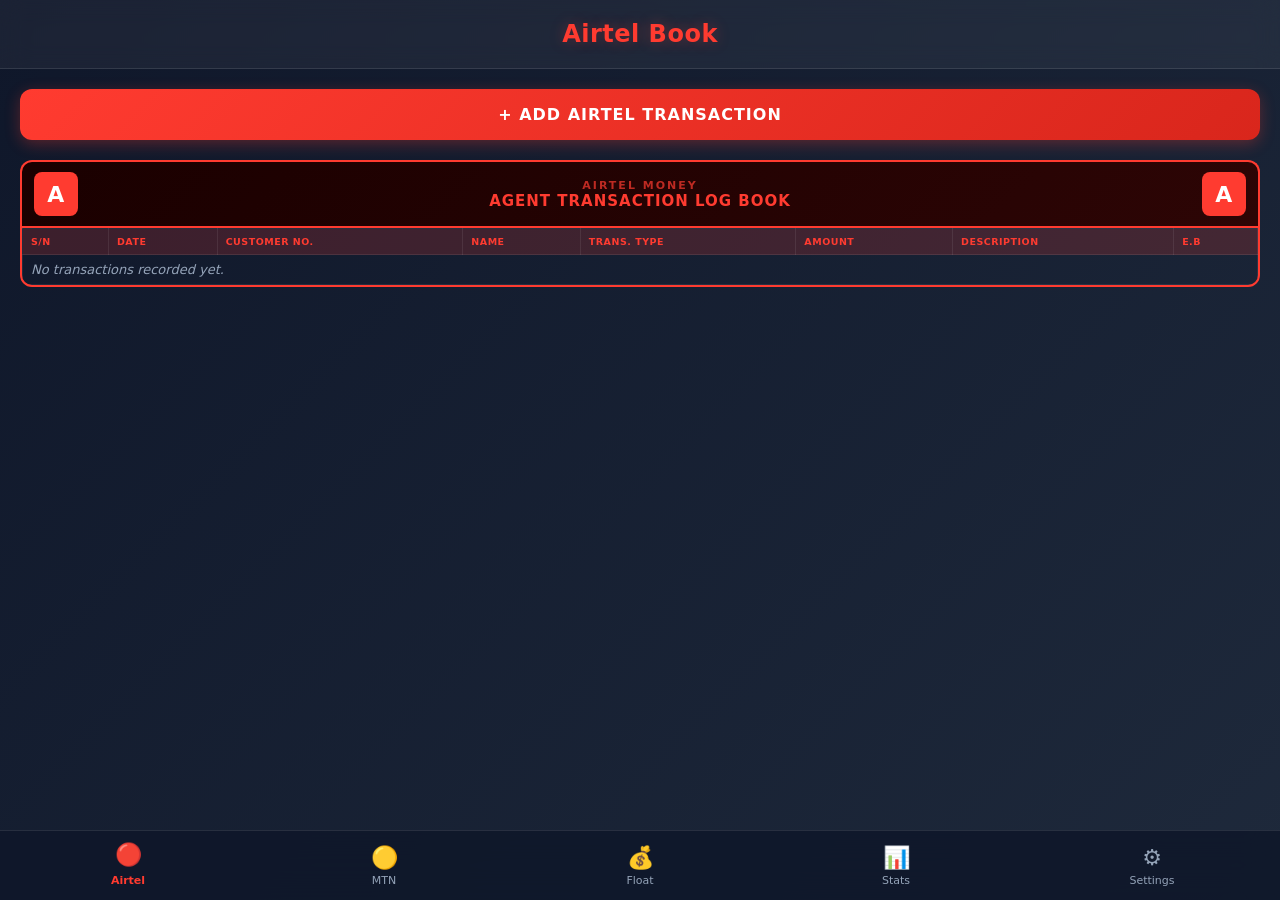
==== index.html @ 9b02066a "sBETTER UI AND DETAILS" ====
<!DOCTYPE html>
<html lang="en">
<head>
  <meta charset="UTF-8">
  <meta name="viewport" content="width=device-width, initial-scale=1.0, maximum-scale=1.0, user-scalable=no">
  <title>AgentBook Premium</title>
  <meta name="theme-color" id="theme-color" content="#ff3b30">
  <link rel="manifest" href="manifest.json">
  <meta name="apple-mobile-web-app-capable" content="yes">
  <meta name="apple-mobile-web-app-status-bar-style" content="black-translucent">
  <style>
    :root {
      --airtel-color: #ff3b30;
      --airtel-glow: rgba(255, 59, 48, 0.3);
      --mtn-color: #ffcc00;
      --mtn-glow: rgba(255, 204, 0, 0.3);
      --bg-dark: #0f172a;
      --bg-gradient: linear-gradient(135deg, #0f172a 0%, #1e293b 100%);
      --glass-bg: rgba(255, 255, 255, 0.05);
      --glass-border: rgba(255, 255, 255, 0.1);
      --text-main: #f8fafc;
      --text-muted: #94a3b8;
      --danger: #ef4444;
      --success: #22c55e;
      --nav-height: 70px;
    }

    * {
      box-sizing: border-box;
      margin: 0;
      padding: 0;
      font-family: system-ui, -apple-system, BlinkMacSystemFont, 'Segoe UI', Roboto, Helvetica, Arial, sans-serif;
      -webkit-tap-highlight-color: transparent;
    }

    body {
      background: var(--bg-gradient);
      background-attachment: fixed;
      color: var(--text-main);
      font-size: 16px;
      display: flex;
      flex-direction: column;
      height: 100vh;
      overflow: hidden;
    }

    /* Header */
    header {
      padding: 20px;
      font-size: 24px;
      font-weight: 700;
      text-align: center;
      transition: all 0.4s ease;
      z-index: 10;
      background: var(--glass-bg);
      backdrop-filter: blur(12px);
      border-bottom: 1px solid var(--glass-border);
      letter-spacing: 0.5px;
    }
    
    header.airtel { color: var(--airtel-color); text-shadow: 0 0 15px var(--airtel-glow); }
    header.mtn { color: var(--mtn-color); text-shadow: 0 0 15px var(--mtn-glow); }
    header.neutral { color: var(--text-main); }

    /* Main Content */
    main {
      flex: 1;
      overflow-y: auto;
      padding: 20px;
      padding-bottom: calc(var(--nav-height) + 20px);
      scroll-behavior: smooth;
    }

    /* Bottom Nav */
    nav {
      position: fixed;
      bottom: 0;
      width: 100%;
      height: var(--nav-height);
      background: rgba(15, 23, 42, 0.85);
      backdrop-filter: blur(16px);
      display: flex;
      justify-content: space-around;
      border-top: 1px solid var(--glass-border);
      z-index: 100;
      padding-bottom: env(safe-area-inset-bottom);
    }

    .nav-btn {
      flex: 1;
      background: none;
      border: none;
      font-size: 11px;
      font-weight: 500;
      display: flex;
      flex-direction: column;
      align-items: center;
      justify-content: center;
      color: var(--text-muted);
      transition: all 0.3s ease;
      cursor: pointer;
    }

    .nav-btn .icon {
      font-size: 22px;
      margin-bottom: 4px;
      transition: transform 0.3s ease;
    }

    .nav-btn:active .icon { transform: scale(0.9); }

    .nav-btn.active { color: var(--text-main); font-weight: 700; }
    .nav-btn.active.airtel-nav { color: var(--airtel-color); }
    .nav-btn.active.mtn-nav { color: var(--mtn-color); }
    .nav-btn.active .icon { transform: translateY(-3px); }

    /* Buttons */
    .btn {
      display: block;
      width: 100%;
      padding: 16px;
      font-size: 16px;
      font-weight: 600;
      border: none;
      border-radius: 12px;
      margin-bottom: 20px;
      cursor: pointer;
      transition: all 0.3s ease;
      text-transform: uppercase;
      letter-spacing: 1px;
    }
    
    .btn-primary.airtel { 
      background: linear-gradient(135deg, #ff3b30, #d9261c); 
      color: #fff; 
      box-shadow: 0 4px 15px var(--airtel-glow);
    }
    .btn-primary.mtn { 
      background: linear-gradient(135deg, #ffcc00, #e6b800); 
      color: #000; 
      box-shadow: 0 4px 15px var(--mtn-glow);
    }
    .btn-secondary { background: var(--glass-bg); color: var(--text-main); border: 1px solid var(--glass-border); }
    .btn-danger { background: linear-gradient(135deg, #ef4444, #b91c1c); color: #fff; box-shadow: 0 4px 15px rgba(239,68,68,0.3); }

    .btn:active { transform: translateY(2px); box-shadow: none; }

    /* Forms & Inputs */
    .form-group { margin-bottom: 20px; }
    label {
      display: block;
      margin-bottom: 8px;
      font-size: 14px;
      font-weight: 500;
      color: var(--text-muted);
    }
    input[type="number"], input[type="text"], select {
      width: 100%;
      padding: 14px;
      font-size: 16px;
      background: rgba(0,0,0,0.2);
      border: 1px solid var(--glass-border);
      border-radius: 10px;
      color: var(--text-main);
      transition: border-color 0.3s ease;
    }
    input:focus, select:focus {
      outline: none;
      border-color: var(--mtn-color);
    }
    input[type="number"] { font-family: ui-monospace, SFMono-Regular, Menlo, Monaco, Consolas, "Liberation Mono", "Courier New", monospace; font-weight: 600; letter-spacing: 1px; }

    /* Cards & Glassmorphism */
    .card {
      background: var(--glass-bg);
      border: 1px solid var(--glass-border);
      backdrop-filter: blur(10px);
      border-radius: 16px;
      padding: 20px;
      margin-bottom: 20px;
      box-shadow: 0 8px 32px rgba(0,0,0,0.15);
      animation: fadeIn 0.4s ease forwards;
    }
    
    @keyframes fadeIn {
      from { opacity: 0; transform: translateY(10px); }
      to { opacity: 1; transform: translateY(0); }
    }

    .card-title {
      font-size: 18px;
      font-weight: 700;
      margin-bottom: 16px;
      color: var(--text-main);
      display: flex;
      justify-content: space-between;
      align-items: center;
    }
    
    .stat-row {
      display: flex;
      justify-content: space-between;
      align-items: center;
      margin-bottom: 12px;
      font-size: 15px;
      padding-bottom: 12px;
      border-bottom: 1px solid rgba(255,255,255,0.05);
    }
    .stat-row:last-child { margin-bottom: 0; padding-bottom: 0; border-bottom: none; }
    .stat-row strong { font-family: ui-monospace, SFMono-Regular, Menlo, Monaco, Consolas, "Liberation Mono", "Courier New", monospace; font-size: 18px; font-weight: 700; }

    /* =============================================
       LOG BOOK TABLE STYLES
       ============================================= */

    /* Colors for transaction types */
    .color-in { color: var(--success) !important; }
    .color-out { color: var(--danger) !important; }
    .color-float { color: #38bdf8 !important; }

    /* Branded Log Book Header */
    .logbook-header {
      display: flex;
      align-items: center;
      justify-content: space-between;
      padding: 10px 12px;
      margin-bottom: 0;
      border-radius: 12px 12px 0 0;
      border: 2px solid;
      border-bottom: none;
      font-weight: 800;
      font-size: 14px;
      letter-spacing: 0.5px;
      text-align: center;
      text-transform: uppercase;
    }
    .logbook-header.airtel-header {
      background: linear-gradient(135deg, #1a0000 0%, #2d0505 100%);
      border-color: var(--airtel-color);
      color: var(--airtel-color);
    }
    .logbook-header.mtn-header {
      background: linear-gradient(135deg, #1a1400 0%, #2d2500 100%);
      border-color: var(--mtn-color);
      color: var(--mtn-color);
    }
    .logbook-logo {
      width: 44px;
      height: 44px;
      border-radius: 8px;
      display: flex;
      align-items: center;
      justify-content: center;
      font-size: 22px;
      font-weight: 900;
      flex-shrink: 0;
    }
    .logbook-logo.airtel-logo { background: var(--airtel-color); color: #fff; }
    .logbook-logo.mtn-logo { background: var(--mtn-color); color: #000; }
    .logbook-title-block { flex: 1; }
    .logbook-title-block .brand-name {
      font-size: 11px;
      font-weight: 700;
      opacity: 0.7;
      letter-spacing: 2px;
    }
    .logbook-title-block .book-title {
      font-size: 15px;
      font-weight: 900;
      letter-spacing: 1px;
      line-height: 1.2;
    }

    /* Log Book Table */
    .logbook-wrap {
      overflow-x: auto;
      border: 2px solid;
      border-radius: 0 0 12px 12px;
      margin-bottom: 20px;
    }
    .logbook-wrap.airtel-wrap { border-color: var(--airtel-color); }
    .logbook-wrap.mtn-wrap { border-color: var(--mtn-color); }

    .logbook-table {
      width: 100%;
      min-width: 580px;
      border-collapse: collapse;
      font-size: 11.5px;
    }
    .logbook-table thead tr {
      text-transform: uppercase;
      font-size: 9.5px;
      letter-spacing: 0.5px;
      font-weight: 800;
    }
    .logbook-table thead.airtel-thead { background: rgba(255,59,48,0.18); color: var(--airtel-color); }
    .logbook-table thead.mtn-thead { background: rgba(255,204,0,0.15); color: var(--mtn-color); }

    .logbook-table th, .logbook-table td {
      border: 1px solid rgba(255,255,255,0.08);
      padding: 7px 8px;
      text-align: left;
      vertical-align: middle;
      white-space: nowrap;
    }
    .logbook-table td.wrap-cell { white-space: normal; word-break: break-word; min-width: 70px; }

    .logbook-table tbody tr {
      transition: background 0.15s ease;
    }
    .logbook-table tbody tr:nth-child(even) { background: rgba(255,255,255,0.025); }
    .logbook-table tbody tr:hover { background: rgba(255,255,255,0.07); }
    .logbook-table tbody tr.deletable-row { cursor: pointer; }

    .logbook-table td.sn-cell { 
      color: var(--text-muted); 
      font-size: 10px; 
      text-align: center;
      width: 28px;
    }
    .logbook-table td.date-cell { font-size: 10px; color: var(--text-muted); }
    .logbook-table td.amount-cell { 
      font-family: ui-monospace, SFMono-Regular, Menlo, Monaco, Consolas, "Liberation Mono", "Courier New", monospace;
      font-weight: 700; 
      text-align: right;
    }
    .logbook-table td.bal-cell {
      font-family: ui-monospace, SFMono-Regular, Menlo, Monaco, Consolas, "Liberation Mono", "Courier New", monospace;
      font-size: 10.5px;
      color: #94a3b8;
      text-align: right;
    }

    .logbook-empty {
      text-align: center;
      padding: 32px 16px;
      color: var(--text-muted);
      font-size: 13px;
      font-style: italic;
    }

    /* Section day separator */
    .day-section-label {
      font-size: 11px;
      font-weight: 700;
      letter-spacing: 1px;
      text-transform: uppercase;
      color: var(--text-muted);
      padding: 6px 8px 4px;
      background: rgba(255,255,255,0.03);
      border-bottom: 1px solid rgba(255,255,255,0.08);
    }

    /* Modals */
    .modal-overlay {
      position: fixed;
      top: 0; left: 0; right: 0; bottom: 0;
      background: rgba(0,0,0,0.7);
      backdrop-filter: blur(5px);
      z-index: 1000;
      display: none;
      justify-content: center;
      align-items: flex-end;
    }
    .modal-overlay.active { display: flex; animation: fadeBg 0.3s forwards; }
    
    @keyframes fadeBg { from{opacity:0;} to{opacity:1;} }
    @keyframes slideUp { from{transform:translateY(100%);} to{transform:translateY(0);} }
    
    .modal-content {
      background: var(--bg-dark);
      width: 100%;
      border-radius: 24px 24px 0 0;
      padding: 24px;
      border-top: 1px solid var(--glass-border);
      max-height: 90vh;
      overflow-y: auto;
      animation: slideUp 0.4s cubic-bezier(0.16, 1, 0.3, 1) forwards;
    }

    .modal-header { font-size: 22px; font-weight: 700; margin-bottom: 24px; text-align: center; }

    /* Collapsible */
    .collapsible {
      background: var(--glass-bg);
      color: var(--text-main);
      cursor: pointer;
      padding: 16px;
      width: 100%;
      border: 1px solid var(--glass-border);
      text-align: left;
      font-size: 15px;
      font-weight: 600;
      border-radius: 12px;
      margin-bottom: 8px;
      display: flex;
      justify-content: space-between;
      transition: background 0.3s;
    }
    .collapsible:hover { background: rgba(255,255,255,0.1); }
    .content-collapse { padding: 0 4px; display: none; margin-bottom: 16px; }

    /* Utilities */
    .hidden { display: none !important; }
    .text-center { text-align: center; }
    .mt-1 { margin-top: 8px; }
    .mt-2 { margin-top: 16px; }
    .mb-1 { margin-bottom: 8px; }
    .mb-2 { margin-bottom: 16px; }
    .flex { display: flex; }
    .gap-2 { gap: 16px; }
    .text-success { color: var(--success); }

    /* Toggle Switch */
    .switch { position: relative; display: inline-block; width: 50px; height: 28px; }
    .switch input { opacity: 0; width: 0; height: 0; }
    .slider {
      position: absolute; cursor: pointer; top: 0; left: 0; right: 0; bottom: 0;
      background-color: rgba(255,255,255,0.2); transition: .4s; border-radius: 34px;
    }
    .slider:before {
      position: absolute; content: ""; height: 20px; width: 20px; left: 4px; bottom: 4px;
      background-color: white; transition: .4s; border-radius: 50%;
    }
    input:checked + .slider { background-color: var(--success); }
    input:checked + .slider:before { transform: translateX(22px); }

    .toggle-group {
      display: flex; background: rgba(0,0,0,0.3); border-radius: 12px; padding: 4px; margin-bottom: 24px;
    }
    .toggle-btn {
      flex: 1; padding: 12px; background: transparent; border: none; color: var(--text-muted);
      font-size: 14px; font-weight: 600; border-radius: 8px; transition: all 0.3s;
    }
    .toggle-btn.active { background: var(--glass-bg); color: var(--text-main); box-shadow: 0 2px 8px rgba(0,0,0,0.2); }
  </style>
</head>
<body>

  <header id="main-header" class="airtel">AgentBook</header>

  <main id="main-content">
    <!-- Airtel Book -->
    <section id="view-airtel" class="view">
      <button class="btn btn-primary airtel" onclick="openTransactionModal('airtel')">+ Add Airtel Transaction</button>
      <div id="airtel-today-container"></div>
      <div id="airtel-history-container" class="mt-2"></div>
    </section>

    <!-- MTN Book -->
    <section id="view-mtn" class="view hidden">
      <button class="btn btn-primary mtn" onclick="openTransactionModal('mtn')">+ Add MTN Transaction</button>
      <div id="mtn-today-container"></div>
      <div id="mtn-history-container" class="mt-2"></div>
    </section>

    <!-- Float & Cash -->
    <section id="view-float" class="view hidden">
      <div class="card">
        <div class="card-title">Current Balances</div>
        <div class="form-group" id="group-airtel-float">
          <label>Airtel Float (UGX)</label>
          <input type="number" id="input-airtel-float" onchange="updateBalances()">
        </div>
        <div class="form-group" id="group-mtn-float">
          <label>MTN Float (UGX)</label>
          <input type="number" id="input-mtn-float" onchange="updateBalances()">
        </div>
        <div class="form-group">
          <label>Cash on Hand (UGX)</label>
          <input type="number" id="input-cash" onchange="updateBalances()">
        </div>
        <div class="stat-row mt-2" style="border-top: 1px solid rgba(255,255,255,0.1); padding-top: 16px;">
          <span>Total Business Value:</span>
          <strong id="display-total-value" style="font-size: 22px; color: var(--mtn-color)">0</strong>
        </div>
      </div>
      <button class="btn btn-secondary" onclick="alert('Balances updated!')">Save Balances</button>
    </section>

    <!-- Summary -->
    <section id="view-summary" class="view hidden">
      <div class="toggle-group">
        <button class="toggle-btn active" onclick="setSummaryRange('today', this)">Today</button>
        <button class="toggle-btn" onclick="setSummaryRange('week', this)">This Week</button>
        <button class="toggle-btn" onclick="setSummaryRange('month', this)">This Month</button>
      </div>

      <div class="card" id="summary-airtel-card">
        <div class="card-title" style="color: var(--airtel-color)">Airtel Summary</div>
        <div class="stat-row"><span>Total Cash In:</span> <strong id="sum-airtel-in" class="color-in">0</strong></div>
        <div class="stat-row"><span>Total Cash Out:</span> <strong id="sum-airtel-out" class="color-out">0</strong></div>
        <div class="stat-row"><span>Transactions:</span> <strong id="sum-airtel-count">0</strong></div>
        <div class="stat-row"><span>Est. Commission:</span> <strong id="sum-airtel-comm" class="text-success">0</strong></div>
      </div>

      <div class="card" id="summary-mtn-card">
        <div class="card-title" style="color: var(--mtn-color)">MTN Summary</div>
        <div class="stat-row"><span>Total Cash In:</span> <strong id="sum-mtn-in" class="color-in">0</strong></div>
        <div class="stat-row"><span>Total Cash Out:</span> <strong id="sum-mtn-out" class="color-out">0</strong></div>
        <div class="stat-row"><span>Transactions:</span> <strong id="sum-mtn-count">0</strong></div>
        <div class="stat-row"><span>Est. Commission:</span> <strong id="sum-mtn-comm" class="text-success">0</strong></div>
      </div>

      <div class="card">
        <div class="card-title">Combined Total</div>
        <div class="stat-row"><span>Total Cash In:</span> <strong id="sum-total-in" class="color-in">0</strong></div>
        <div class="stat-row"><span>Total Cash Out:</span> <strong id="sum-total-out" class="color-out">0</strong></div>
        <div class="stat-row"><span>Total Commission:</span> <strong id="sum-total-comm" class="text-success">0</strong></div>
      </div>

      <button class="btn btn-danger" onclick="endOfDay()">End of Day (Lock Today)</button>
    </section>

    <!-- Settings -->
    <section id="view-settings" class="view hidden">
      <div class="card">
        <div class="card-title">Agent Profile</div>
        <div class="form-group">
          <label>Agent Name</label>
          <input type="text" id="setting-agent-name" onchange="saveSettings()" placeholder="Enter your name">
        </div>
        <div class="form-group">
          <label>Shop Name</label>
          <input type="text" id="setting-shop-name" onchange="saveSettings()" placeholder="Enter shop name">
        </div>
      </div>
      <div class="card">
        <div class="card-title">Networks Enabled</div>
        <div class="stat-row">
          <span>Airtel Money</span>
          <label class="switch">
            <input type="checkbox" id="setting-use-airtel" onchange="saveSettings()">
            <span class="slider"></span>
          </label>
        </div>
        <div class="stat-row">
          <span>MTN MoMo</span>
          <label class="switch">
            <input type="checkbox" id="setting-use-mtn" onchange="saveSettings()">
            <span class="slider"></span>
          </label>
        </div>
      </div>
      <button class="btn btn-secondary" onclick="exportData()">Export Backup (JSON)</button>
      <button class="btn btn-danger" onclick="clearAllData()">Wipe All Data</button>
    </section>

  </main>

  <nav id="bottom-nav">
    <button class="nav-btn active airtel-nav" id="nav-airtel" onclick="switchView('airtel')">
      <div class="icon">🔴</div>Airtel
    </button>
    <button class="nav-btn mtn-nav" id="nav-mtn" onclick="switchView('mtn')">
      <div class="icon">🟡</div>MTN
    </button>
    <button class="nav-btn" id="nav-float" onclick="switchView('float')">
      <div class="icon">💰</div>Float
    </button>
    <button class="nav-btn" id="nav-summary" onclick="switchView('summary')">
      <div class="icon">📊</div>Stats
    </button>
    <button class="nav-btn" id="nav-settings" onclick="switchView('settings')">
      <div class="icon">⚙️</div>Settings
    </button>
  </nav>

  <!-- Transaction Modal -->
  <div class="modal-overlay" id="tx-modal">
    <div class="modal-content">
      <div class="modal-header" id="tx-modal-title">Add Transaction</div>
      <form id="tx-form" onsubmit="saveTransaction(event)">
        <input type="hidden" id="tx-network">
        <div class="form-group">
          <label>Transaction Type</label>
          <select id="tx-type" required>
            <option value="" disabled selected>Select type...</option>
            <option value="Cash In">Cash In (Deposit)</option>
            <option value="Cash Out">Cash Out (Withdraw)</option>
            <option value="Airtime">Airtime</option>
            <option value="Bundle">Data Bundle</option>
            <option value="Deposit Float">Top-up Float</option>
            <option value="Withdraw Float">Reduce Float</option>
          </select>
        </div>
        <div class="form-group">
          <label>Amount (UGX)</label>
          <input type="number" id="tx-amount" min="1" step="1" required placeholder="e.g. 50000">
        </div>
        <div class="form-group">
          <label>Customer's Phone Number</label>
          <input type="text" id="tx-customer-no" placeholder="e.g. 0712345678" inputmode="tel">
        </div>
        <div class="form-group">
          <label>Customer Name (Optional)</label>
          <input type="text" id="tx-note" placeholder="e.g. John Doe">
        </div>
        <div class="form-group">
          <label>Description / Note (Optional)</label>
          <input type="text" id="tx-description" placeholder="e.g. school fees, rent...">
        </div>
        <div class="flex gap-2">
          <button type="button" class="btn btn-secondary" onclick="closeModal('tx-modal')">Cancel</button>
          <button type="submit" class="btn btn-primary" id="tx-submit-btn">Save</button>
        </div>
      </form>
    </div>
  </div>

  <script>
    // --- State Management ---
    const STORAGE_KEY = 'agentbook_data';
    
    let state = {
      settings: {
        agentName: '',
        shopName: '',
        useAirtel: true,
        useMtn: true
      },
      airtel: { float: 0 },
      mtn: { float: 0 },
      cash: 0,
      transactions: [],
      currentView: 'airtel',
      summaryRange: 'today'
    };

    function init() {
      const saved = localStorage.getItem(STORAGE_KEY);
      if (saved) {
        try {
          const parsed = JSON.parse(saved);
          state = { ...state, ...parsed, settings: { ...state.settings, ...(parsed.settings || {}) } };
        } catch(e) {}
      }
      
      document.getElementById('setting-agent-name').value = state.settings.agentName || '';
      document.getElementById('setting-shop-name').value = state.settings.shopName || '';
      document.getElementById('setting-use-airtel').checked = state.settings.useAirtel;
      document.getElementById('setting-use-mtn').checked = state.settings.useMtn;
      
      document.getElementById('input-airtel-float').value = state.airtel.float || 0;
      document.getElementById('input-mtn-float').value = state.mtn.float || 0;
      document.getElementById('input-cash').value = state.cash || 0;

      applySettings();
      switchView(state.settings.useAirtel ? 'airtel' : (state.settings.useMtn ? 'mtn' : 'float'));
      updateBalancesDisplay();
    }

    function persist() {
      localStorage.setItem(STORAGE_KEY, JSON.stringify(state));
    }

    // --- Helpers ---
    function formatMoney(amount) {
      return new Intl.NumberFormat('en-UG').format(Math.round(amount));
    }

    function getTodayStr() {
      const d = new Date();
      return `${d.getFullYear()}-${String(d.getMonth()+1).padStart(2,'0')}-${String(d.getDate()).padStart(2,'0')}`;
    }

    function formatTime(timestamp) {
      const d = new Date(timestamp);
      let h = d.getHours();
      const m = String(d.getMinutes()).padStart(2,'0');
      const ampm = h >= 12 ? 'PM' : 'AM';
      h = h % 12 || 12; 
      return `${h}:${m} ${ampm}`;
    }

    // --- Core Logic ---
    function applySettings() {
      const a = state.settings.useAirtel;
      const m = state.settings.useMtn;
      
      document.getElementById('nav-airtel').style.display = a ? 'flex' : 'none';
      document.getElementById('group-airtel-float').style.display = a ? 'block' : 'none';
      document.getElementById('summary-airtel-card').style.display = a ? 'block' : 'none';
      
      document.getElementById('nav-mtn').style.display = m ? 'flex' : 'none';
      document.getElementById('group-mtn-float').style.display = m ? 'block' : 'none';
      document.getElementById('summary-mtn-card').style.display = m ? 'block' : 'none';

      if (!a && state.currentView === 'airtel') switchView(m ? 'mtn' : 'float');
      if (!m && state.currentView === 'mtn') switchView('float');
    }

    function saveSettings() {
      state.settings.agentName = document.getElementById('setting-agent-name').value;
      state.settings.shopName = document.getElementById('setting-shop-name').value;
      state.settings.useAirtel = document.getElementById('setting-use-airtel').checked;
      state.settings.useMtn = document.getElementById('setting-use-mtn').checked;
      persist();
      applySettings();
    }

    function updateBalances() {
      state.airtel.float = parseInt(document.getElementById('input-airtel-float').value) || 0;
      state.mtn.float = parseInt(document.getElementById('input-mtn-float').value) || 0;
      state.cash = parseInt(document.getElementById('input-cash').value) || 0;
      persist();
      updateBalancesDisplay();
      renderBooks();
    }

    function updateBalancesDisplay() {
      const total = state.airtel.float + state.mtn.float + state.cash;
      document.getElementById('display-total-value').innerText = formatMoney(total);
    }

    // --- UI Navigation ---
    function switchView(viewName) {
      document.querySelectorAll('.view').forEach(v => v.classList.add('hidden'));
      document.querySelectorAll('.nav-btn').forEach(b => b.classList.remove('active'));
      
      const viewEl = document.getElementById(`view-${viewName}`);
      const navEl = document.getElementById(`nav-${viewName}`);
      if(viewEl) viewEl.classList.remove('hidden');
      if(navEl) navEl.classList.add('active');
      state.currentView = viewName;

      const header = document.getElementById('main-header');
      const themeColor = document.getElementById('theme-color');
      
      if (viewName === 'airtel') {
        header.className = 'airtel';
        header.innerText = 'Airtel Book';
        themeColor.content = '#ff3b30';
        renderBooks();
      } else if (viewName === 'mtn') {
        header.className = 'mtn';
        header.innerText = 'MTN Book';
        themeColor.content = '#ffcc00';
        renderBooks();
      } else if (viewName === 'float') {
        header.className = 'neutral';
        header.innerText = 'Float & Cash';
        themeColor.content = '#0f172a';
      } else if (viewName === 'summary') {
        header.className = 'neutral';
        header.innerText = 'Analytics';
        themeColor.content = '#0f172a';
        updateSummary();
      } else if (viewName === 'settings') {
        header.className = 'neutral';
        header.innerText = 'Settings';
        themeColor.content = '#0f172a';
      }
    }

    // --- Modals ---
    function openTransactionModal(network) {
      document.getElementById('tx-network').value = network;
      document.getElementById('tx-modal-title').innerText = `Add ${network.toUpperCase()} Transaction`;
      const btn = document.getElementById('tx-submit-btn');
      btn.className = `btn btn-primary ${network}`;
      
      document.getElementById('tx-type').value = '';
      document.getElementById('tx-amount').value = '';
      document.getElementById('tx-note').value = '';
      
      document.getElementById('tx-modal').classList.add('active');
    }

    function closeModal(id) {
      document.getElementById(id).classList.remove('active');
    }

    // --- Transactions ---
    function saveTransaction(e) {
      e.preventDefault();
      const network = document.getElementById('tx-network').value;
      const type = document.getElementById('tx-type').value;
      const amount = parseInt(document.getElementById('tx-amount').value);
      const note = document.getElementById('tx-note').value;
      const customerNo = document.getElementById('tx-customer-no').value.trim();
      const description = document.getElementById('tx-description').value.trim();
      
      if (!type || isNaN(amount) || amount <= 0) return;

      let floatChange = 0;
      let cashChange = 0;

      if (type === 'Cash In') {
        floatChange = -amount;
        cashChange = amount;
      } else if (type === 'Cash Out') {
        floatChange = amount;
        cashChange = -amount;
      } else if (type === 'Airtime' || type === 'Bundle') {
        floatChange = -amount;
        cashChange = amount;
      } else if (type === 'Deposit Float') {
        floatChange = amount;
        cashChange = -amount;
      } else if (type === 'Withdraw Float') {
        floatChange = -amount;
        cashChange = amount;
      }

      state[network].float += floatChange;
      state.cash += cashChange;

      document.getElementById(`input-${network}-float`).value = state[network].float;
      document.getElementById('input-cash').value = state.cash;
      updateBalancesDisplay();

      const tx = {
        id: Date.now().toString(),
        network,
        type,
        amount,
        note,
        customerNo,
        description,
        floatAfter: state[network].float,
        timestamp: Date.now(),
        dateStr: getTodayStr(),
        locked: false
      };

      state.transactions.unshift(tx);
      persist();
      closeModal('tx-modal');
      // Reset new fields
      document.getElementById('tx-customer-no').value = '';
      document.getElementById('tx-description').value = '';
      renderBooks();
    }

    function deleteTransaction(id, network) {
      const txIndex = state.transactions.findIndex(t => t.id === id);
      if (txIndex === -1) return;
      const tx = state.transactions[txIndex];
      
      if (tx.locked) {
        alert("Cannot delete locked transactions from previous days.");
        return;
      }

      if (!confirm(`Delete ${tx.type} of ${formatMoney(tx.amount)} UGX?`)) return;

      let floatChange = 0;
      let cashChange = 0;
      const amount = tx.amount;

      if (['Cash In', 'Airtime', 'Bundle', 'Withdraw Float'].includes(tx.type)) {
        floatChange = amount;
        cashChange = -amount;
      } else if (['Cash Out', 'Deposit Float'].includes(tx.type)) {
        floatChange = -amount;
        cashChange = amount;
      }

      state[network].float += floatChange;
      state.cash += cashChange;

      for (let i = 0; i < txIndex; i++) {
        if (state.transactions[i].network === network) {
          state.transactions[i].floatAfter += floatChange;
        }
      }

      document.getElementById(`input-${network}-float`).value = state[network].float;
      document.getElementById('input-cash').value = state.cash;
      updateBalancesDisplay();

      state.transactions.splice(txIndex, 1);
      persist();
      renderBooks();
    }

    // --- Rendering Books ---
    function getTxColorClass(type) {
      if (['Cash In', 'Airtime', 'Bundle'].includes(type)) return 'color-in';
      if (type === 'Cash Out') return 'color-out';
      return 'color-float';
    }

    // Build the branded log-book header HTML
    function renderLogbookHeader(network) {
      const isAirtel = network === 'airtel';
      const cls = isAirtel ? 'airtel-header' : 'mtn-header';
      const logoCls = isAirtel ? 'airtel-logo' : 'mtn-logo';
      const emoji = isAirtel ? 'A' : 'M';
      const brandName = isAirtel ? 'AIRTEL MONEY' : 'MTN MOBILE MONEY';
      return `
        <div class="logbook-header ${cls}">
          <div class="logbook-logo ${logoCls}">${emoji}</div>
          <div class="logbook-title-block">
            <div class="brand-name">${brandName}</div>
            <div class="book-title">Agent Transaction Log Book</div>
          </div>
          <div class="logbook-logo ${logoCls}">${emoji}</div>
        </div>
      `;
    }

    // Build the log-book table HTML for an array of transactions
    function renderLogbookTable(txs, network, startSN, showDate) {
      const cls = network === 'airtel' ? 'airtel-wrap' : 'mtn-wrap';
      const theadCls = network === 'airtel' ? 'airtel-thead' : 'mtn-thead';

      let html = `
        <div class="logbook-wrap ${cls}">
          <table class="logbook-table">
            <thead class="${theadCls}">
              <tr>
                <th>S/N</th>
                <th>DATE</th>
                <th>CUSTOMER NO.</th>
                <th>NAME</th>
                <th>TRANS. TYPE</th>
                <th>AMOUNT</th>
                <th>DESCRIPTION</th>
                <th>E.B</th>
              </tr>
            </thead>
            <tbody>
      `;

      if (txs.length === 0) {
        html += `<tr><td colspan="8" class="logbook-empty">No transactions recorded yet.</td></tr>`;
      } else {
        let sn = startSN || 1;
        // txs are newest-first; show oldest-first in table (reverse)
        [...txs].reverse().forEach(tx => {
          const colorCls = getTxColorClass(tx.type);
          const delAttr = tx.locked ? '' : `onclick="deleteTransaction('${tx.id}','${network}')" class="deletable-row"`;
          const dateDisplay = showDate ? tx.dateStr : formatTime(tx.timestamp);
          html += `
            <tr ${delAttr} title="${tx.locked ? 'Locked' : 'Tap to delete'}">
              <td class="sn-cell">${sn++}</td>
              <td class="date-cell">${dateDisplay}</td>
              <td class="wrap-cell">${tx.customerNo || '—'}</td>
              <td class="wrap-cell">${tx.note || '—'}</td>
              <td><span class="${colorCls}" style="font-weight:700">${tx.type}</span></td>
              <td class="amount-cell ${colorCls}">${formatMoney(tx.amount)}</td>
              <td class="wrap-cell" style="color:var(--text-muted);font-style:italic">${tx.description || '—'}</td>
              <td class="bal-cell">${formatMoney(tx.floatAfter)}</td>
            </tr>
          `;
        });
      }

      html += `</tbody></table></div>`;
      return html;
    }

    function renderBooks() {
      const today = getTodayStr();
      ['airtel', 'mtn'].forEach(network => {
        const netTxs = state.transactions.filter(t => t.network === network);
        const todayTxs = netTxs.filter(t => t.dateStr === today);
        const pastTxs = netTxs.filter(t => t.dateStr !== today);

        const todayContainer = document.getElementById(`${network}-today-container`);
        if(todayContainer) {
          todayContainer.innerHTML = `
            <div style="margin-top:16px;">
              ${renderLogbookHeader(network)}
              ${renderLogbookTable(todayTxs, network, 1, false)}
            </div>
          `;
        }

        const historyContainer = document.getElementById(`${network}-history-container`);
        if(historyContainer) {
          if (pastTxs.length === 0) {
            historyContainer.innerHTML = '';
            return;
          }

          const grouped = {};
          pastTxs.forEach(t => {
            if (!grouped[t.dateStr]) grouped[t.dateStr] = [];
            grouped[t.dateStr].push(t);
          });

          let histHtml = `<div class="card-title mt-2" style="margin-top:24px;">Past Days</div>`;
          
          Object.keys(grouped).sort().reverse().forEach(date => {
            const dayTxs = grouped[date];
            const count = dayTxs.length;
            const endBal = dayTxs[0].floatAfter;
            
            histHtml += `
              <button class="collapsible" onclick="this.nextElementSibling.style.display = this.nextElementSibling.style.display === 'block' ? 'none' : 'block';">
                <span>${date}</span>
                <span>${count} txs | Bal: ${formatMoney(endBal)}</span>
              </button>
              <div class="content-collapse">
                ${renderLogbookTable(dayTxs, network, 1, true)}
              </div>
            `;
          });
          historyContainer.innerHTML = histHtml;
        }
      });
    }

    // --- Summary ---
    function setSummaryRange(range, btnElement) {
      document.querySelectorAll('.toggle-btn').forEach(b => b.classList.remove('active'));
      btnElement.classList.add('active');
      state.summaryRange = range;
      updateSummary();
    }

    function isDateInRange(dateStr, range) {
      if (range === 'today') return dateStr === getTodayStr();
      const d = new Date(dateStr);
      const now = new Date();
      if (range === 'month') return d.getMonth() === now.getMonth() && d.getFullYear() === now.getFullYear();
      if (range === 'week') {
        const pastWeek = new Date(now.getTime() - 7 * 24 * 60 * 60 * 1000);
        return d >= pastWeek;
      }
      return true;
    }

    function calculateStats(networkTxs) {
      let cashIn = 0, cashOut = 0;
      networkTxs.forEach(tx => {
        if (tx.type === 'Cash In') cashIn += tx.amount;
        if (tx.type === 'Cash Out') cashOut += tx.amount;
      });
      const comm = (cashIn * 0.006) + (cashOut * 0.006);
      return { count: networkTxs.length, in: cashIn, out: cashOut, comm: comm };
    }

    function updateSummary() {
      const filtered = state.transactions.filter(t => isDateInRange(t.dateStr, state.summaryRange));
      const airtelStats = calculateStats(filtered.filter(t => t.network === 'airtel'));
      const mtnStats = calculateStats(filtered.filter(t => t.network === 'mtn'));

      document.getElementById('sum-airtel-in').innerText = formatMoney(airtelStats.in);
      document.getElementById('sum-airtel-out').innerText = formatMoney(airtelStats.out);
      document.getElementById('sum-airtel-count').innerText = airtelStats.count;
      document.getElementById('sum-airtel-comm').innerText = formatMoney(airtelStats.comm);

      document.getElementById('sum-mtn-in').innerText = formatMoney(mtnStats.in);
      document.getElementById('sum-mtn-out').innerText = formatMoney(mtnStats.out);
      document.getElementById('sum-mtn-count').innerText = mtnStats.count;
      document.getElementById('sum-mtn-comm').innerText = formatMoney(mtnStats.comm);

      document.getElementById('sum-total-in').innerText = formatMoney(airtelStats.in + mtnStats.in);
      document.getElementById('sum-total-out').innerText = formatMoney(airtelStats.out + mtnStats.out);
      document.getElementById('sum-total-comm').innerText = formatMoney(airtelStats.comm + mtnStats.comm);
    }

    function endOfDay() {
      if (!confirm("This will lock today's transactions so they cannot be edited. Continue?")) return;
      const today = getTodayStr();
      state.transactions.forEach(t => { if (t.dateStr === today) t.locked = true; });
      persist();
      alert("Day ended successfully. Transactions locked.");
      renderBooks();
    }

    function exportData() {
      const dataStr = "data:text/json;charset=utf-8," + encodeURIComponent(JSON.stringify(state, null, 2));
      const a = document.createElement('a');
      a.href = dataStr;
      a.download = "agentbook_backup_" + getTodayStr() + ".json";
      document.body.appendChild(a); 
      a.click();
      a.remove();
    }

    function clearAllData() {
      if(confirm("DANGER! This will delete ALL transactions permanently. Are you absolutely sure?")) {
        if(confirm("Really clear all data? This cannot be undone.")) {
          localStorage.removeItem(STORAGE_KEY);
          location.reload();
        }
      }
    }

    // PWA Service Worker for true offline phone installation
    if ('serviceWorker' in navigator) {
      window.addEventListener('load', () => {
        navigator.serviceWorker.register('./sw.js').catch((err) => console.log('SW Registration failed', err));
      });
    }

    window.onload = init;
  </script>
</body>
</html>
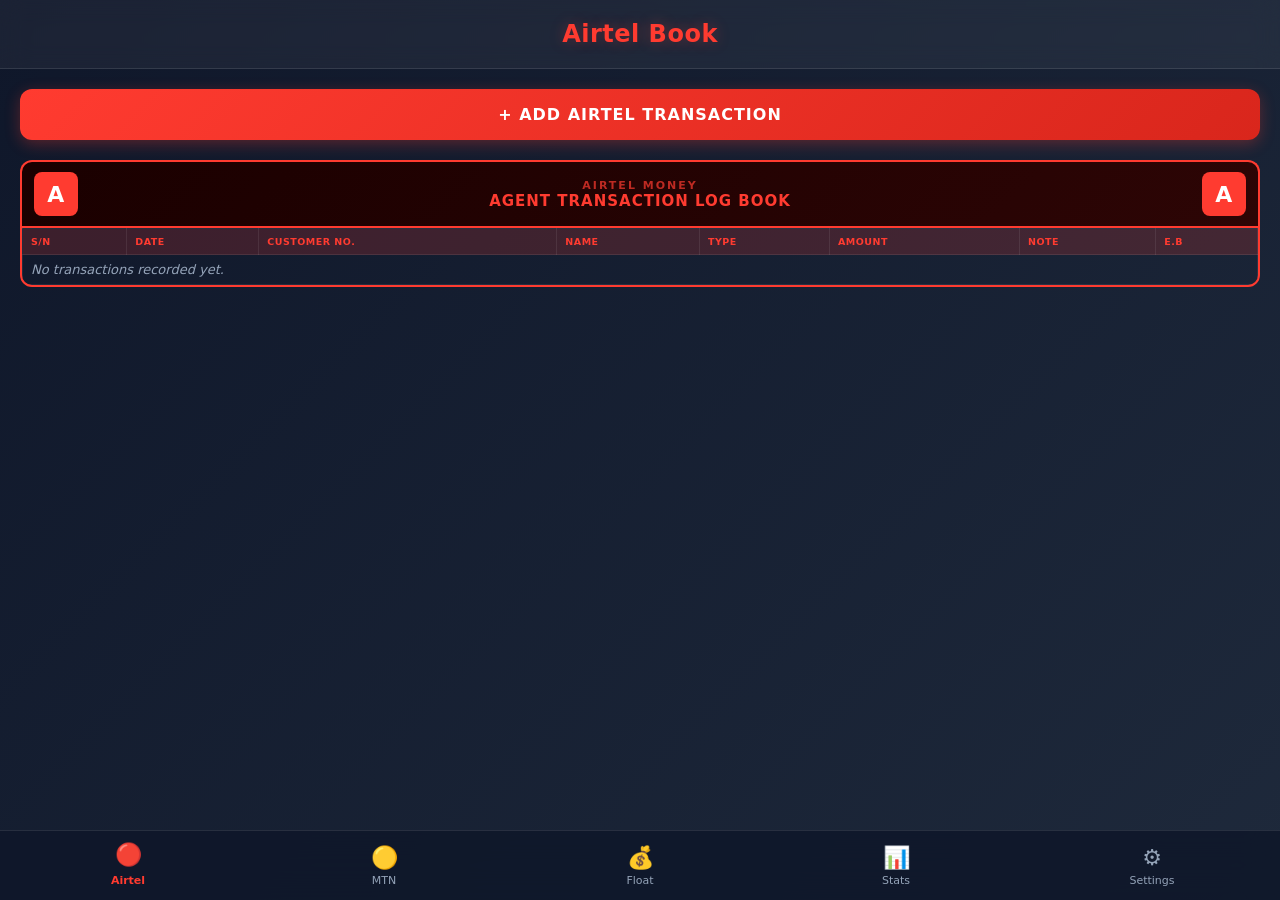
==== commit 50396712: "better ui" ====
--- a/index.html
+++ b/index.html
@@ -273,19 +273,64 @@
 
     /* Log Book Table */
     .logbook-wrap {
-      overflow-x: auto;
       border: 2px solid;
       border-radius: 0 0 12px 12px;
       margin-bottom: 20px;
+      overflow: hidden;
     }
     .logbook-wrap.airtel-wrap { border-color: var(--airtel-color); }
     .logbook-wrap.mtn-wrap { border-color: var(--mtn-color); }
 
+    /* Hide these columns on mobile to prevent sideways scrolling */
+    @media (max-width: 600px) {
+      .col-hide { display: none !important; }
+    }
+
     .logbook-table {
       width: 100%;
-      min-width: 580px;
       border-collapse: collapse;
       font-size: 11.5px;
+    }
+
+    /* Mobile Responsive optimizations to prevent horizontal scrolling */
+    @media (max-width: 600px) {
+      main {
+        padding: 10px;
+        padding-bottom: calc(var(--nav-height) + 10px);
+      }
+      .card {
+        padding: 14px;
+        margin-bottom: 12px;
+      }
+      .btn {
+        padding: 12px;
+        font-size: 14px;
+        margin-bottom: 12px;
+      }
+      .logbook-table {
+        font-size: 9px;
+      }
+      .logbook-table thead tr {
+        font-size: 7.5px;
+        letter-spacing: 0px;
+      }
+      .logbook-table th, .logbook-table td {
+        padding: 5px 3px;
+      }
+      .logbook-table td.wrap-cell {
+        min-width: unset;
+      }
+      .logbook-table td.sn-cell {
+        width: 16px;
+        font-size: 8px;
+        padding: 5px 1px;
+      }
+      .logbook-table td.date-cell {
+        font-size: 8px;
+      }
+      .logbook-table td.amount-cell, .logbook-table td.bal-cell {
+        font-size: 8.5px;
+      }
     }
     .logbook-table thead tr {
       text-transform: uppercase;
@@ -902,7 +947,7 @@
     }
 
     // Build the log-book table HTML for an array of transactions
-    function renderLogbookTable(txs, network, startSN, showDate) {
+    function renderLogbookTable(txs, network, startSN) {
       const cls = network === 'airtel' ? 'airtel-wrap' : 'mtn-wrap';
       const theadCls = network === 'airtel' ? 'airtel-thead' : 'mtn-thead';
 
@@ -911,13 +956,13 @@
           <table class="logbook-table">
             <thead class="${theadCls}">
               <tr>
-                <th>S/N</th>
+                <th class="col-hide">S/N</th>
                 <th>DATE</th>
                 <th>CUSTOMER NO.</th>
                 <th>NAME</th>
-                <th>TRANS. TYPE</th>
+                <th>TYPE</th>
                 <th>AMOUNT</th>
-                <th>DESCRIPTION</th>
+                <th class="col-hide">NOTE</th>
                 <th>E.B</th>
               </tr>
             </thead>
@@ -932,16 +977,15 @@
         [...txs].reverse().forEach(tx => {
           const colorCls = getTxColorClass(tx.type);
           const delAttr = tx.locked ? '' : `onclick="deleteTransaction('${tx.id}','${network}')" class="deletable-row"`;
-          const dateDisplay = showDate ? tx.dateStr : formatTime(tx.timestamp);
           html += `
             <tr ${delAttr} title="${tx.locked ? 'Locked' : 'Tap to delete'}">
-              <td class="sn-cell">${sn++}</td>
-              <td class="date-cell">${dateDisplay}</td>
+              <td class="sn-cell col-hide">${sn++}</td>
+              <td class="date-cell">${tx.dateStr}</td>
               <td class="wrap-cell">${tx.customerNo || '—'}</td>
               <td class="wrap-cell">${tx.note || '—'}</td>
               <td><span class="${colorCls}" style="font-weight:700">${tx.type}</span></td>
               <td class="amount-cell ${colorCls}">${formatMoney(tx.amount)}</td>
-              <td class="wrap-cell" style="color:var(--text-muted);font-style:italic">${tx.description || '—'}</td>
+              <td class="wrap-cell col-hide" style="color:var(--text-muted);font-style:italic">${tx.description || '—'}</td>
               <td class="bal-cell">${formatMoney(tx.floatAfter)}</td>
             </tr>
           `;
@@ -964,7 +1008,7 @@
           todayContainer.innerHTML = `
             <div style="margin-top:16px;">
               ${renderLogbookHeader(network)}
-              ${renderLogbookTable(todayTxs, network, 1, false)}
+              ${renderLogbookTable(todayTxs, network, 1)}
             </div>
           `;
         }
@@ -995,7 +1039,7 @@
                 <span>${count} txs | Bal: ${formatMoney(endBal)}</span>
               </button>
               <div class="content-collapse">
-                ${renderLogbookTable(dayTxs, network, 1, true)}
+                ${renderLogbookTable(dayTxs, network, 1)}
               </div>
             `;
           });
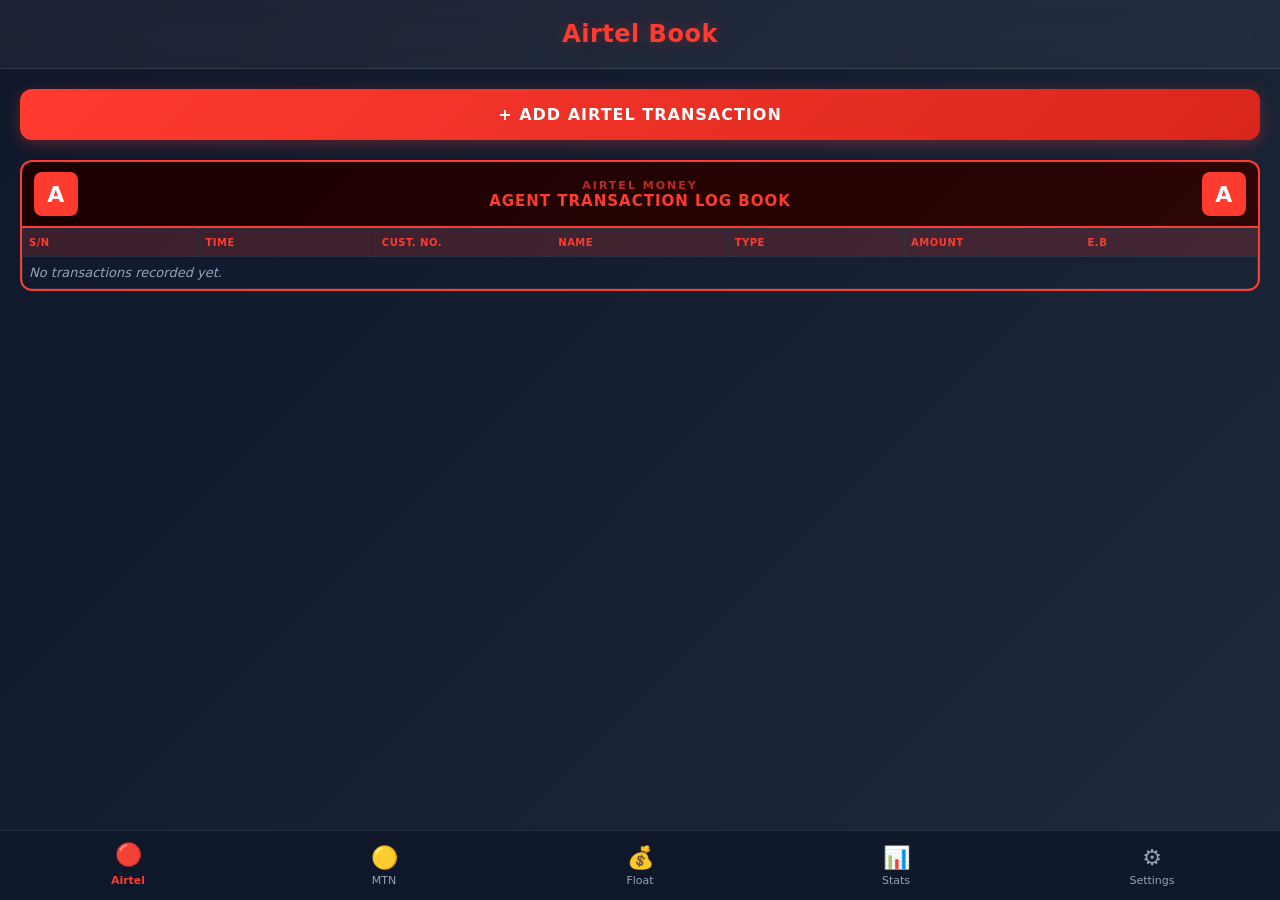
==== commit b7fbbdcc: "better ui" ====
--- a/index.html
+++ b/index.html
@@ -277,123 +277,96 @@
       border-radius: 0 0 12px 12px;
       margin-bottom: 20px;
       overflow: hidden;
+      width: 100%;
     }
     .logbook-wrap.airtel-wrap { border-color: var(--airtel-color); }
     .logbook-wrap.mtn-wrap { border-color: var(--mtn-color); }
-
-    /* Hide these columns on mobile to prevent sideways scrolling */
-    @media (max-width: 600px) {
-      .col-hide { display: none !important; }
-    }
 
     .logbook-table {
       width: 100%;
       border-collapse: collapse;
-      font-size: 11.5px;
-    }
-
-    /* Mobile Responsive optimizations to prevent horizontal scrolling */
-    @media (max-width: 600px) {
+      table-layout: fixed;
+      font-size: 12px;
+    }
+    .logbook-table thead tr {
+      text-transform: uppercase;
+      font-size: 10px;
+      letter-spacing: 0.5px;
+      font-weight: 800;
+    }
+    .logbook-table thead.airtel-thead { background: rgba(255,59,48,0.18); color: var(--airtel-color); }
+    .logbook-table thead.mtn-thead { background: rgba(255,204,0,0.15); color: var(--mtn-color); }
+
+    .logbook-table th, .logbook-table td {
+      border: 1px solid rgba(255,255,255,0.08);
+      padding: 8px 6px;
+      text-align: left;
+      vertical-align: middle;
+      overflow: hidden;
+      text-overflow: ellipsis;
+      white-space: nowrap;
+    }
+    .logbook-table tbody tr { transition: background 0.15s ease; }
+    .logbook-table tbody tr:nth-child(even) { background: rgba(255,255,255,0.025); }
+    .logbook-table tbody tr:hover { background: rgba(255,255,255,0.07); }
+    .logbook-table tbody tr.deletable-row { cursor: pointer; }
+
+    .logbook-table td.time-cell  { font-size: 11px; color: var(--text-muted); width: 60px; }
+    .logbook-table td.sn-cell   { color: var(--text-muted); font-size: 10px; text-align: center; width: 24px; }
+    .logbook-table td.amount-cell {
+      font-family: ui-monospace, SFMono-Regular, Menlo, Monaco, Consolas, "Liberation Mono", "Courier New", monospace;
+      font-weight: 700;
+      text-align: right;
+    }
+    .logbook-table td.bal-cell {
+      font-family: ui-monospace, SFMono-Regular, Menlo, Monaco, Consolas, "Liberation Mono", "Courier New", monospace;
+      font-size: 11px;
+      color: #94a3b8;
+      text-align: right;
+      width: 70px;
+    }
+
+    .logbook-empty {
+      text-align: center;
+      padding: 28px 16px;
+      color: var(--text-muted);
+      font-size: 13px;
+      font-style: italic;
+    }
+
+    /* Past days section header */
+    .past-days-title {
+      font-size: 13px;
+      font-weight: 700;
+      letter-spacing: 0.5px;
+      text-transform: uppercase;
+      color: var(--text-muted);
+      margin: 24px 0 10px;
+      padding-bottom: 6px;
+      border-bottom: 1px solid var(--glass-border);
+    }
+
+    /* ===== MOBILE: hide non-essential columns so 5 fit without scrolling ===== */
+    /* Columns hidden on phones: S/N, CUSTOMER NO., NOTE */
+    @media (max-width: 767px) {
+      .col-mobile-hide { display: none !important; }
       main {
         padding: 10px;
         padding-bottom: calc(var(--nav-height) + 10px);
       }
-      .card {
-        padding: 14px;
-        margin-bottom: 12px;
-      }
-      .btn {
-        padding: 12px;
-        font-size: 14px;
-        margin-bottom: 12px;
-      }
-      .logbook-table {
-        font-size: 9px;
-      }
-      .logbook-table thead tr {
-        font-size: 7.5px;
-        letter-spacing: 0px;
-      }
-      .logbook-table th, .logbook-table td {
-        padding: 5px 3px;
-      }
-      .logbook-table td.wrap-cell {
-        min-width: unset;
-      }
-      .logbook-table td.sn-cell {
-        width: 16px;
-        font-size: 8px;
-        padding: 5px 1px;
-      }
-      .logbook-table td.date-cell {
-        font-size: 8px;
-      }
-      .logbook-table td.amount-cell, .logbook-table td.bal-cell {
-        font-size: 8.5px;
-      }
-    }
-    .logbook-table thead tr {
-      text-transform: uppercase;
-      font-size: 9.5px;
-      letter-spacing: 0.5px;
-      font-weight: 800;
-    }
-    .logbook-table thead.airtel-thead { background: rgba(255,59,48,0.18); color: var(--airtel-color); }
-    .logbook-table thead.mtn-thead { background: rgba(255,204,0,0.15); color: var(--mtn-color); }
-
-    .logbook-table th, .logbook-table td {
-      border: 1px solid rgba(255,255,255,0.08);
-      padding: 7px 8px;
-      text-align: left;
-      vertical-align: middle;
-      white-space: nowrap;
-    }
-    .logbook-table td.wrap-cell { white-space: normal; word-break: break-word; min-width: 70px; }
-
-    .logbook-table tbody tr {
-      transition: background 0.15s ease;
-    }
-    .logbook-table tbody tr:nth-child(even) { background: rgba(255,255,255,0.025); }
-    .logbook-table tbody tr:hover { background: rgba(255,255,255,0.07); }
-    .logbook-table tbody tr.deletable-row { cursor: pointer; }
-
-    .logbook-table td.sn-cell { 
-      color: var(--text-muted); 
-      font-size: 10px; 
-      text-align: center;
-      width: 28px;
-    }
-    .logbook-table td.date-cell { font-size: 10px; color: var(--text-muted); }
-    .logbook-table td.amount-cell { 
-      font-family: ui-monospace, SFMono-Regular, Menlo, Monaco, Consolas, "Liberation Mono", "Courier New", monospace;
-      font-weight: 700; 
-      text-align: right;
-    }
-    .logbook-table td.bal-cell {
-      font-family: ui-monospace, SFMono-Regular, Menlo, Monaco, Consolas, "Liberation Mono", "Courier New", monospace;
-      font-size: 10.5px;
-      color: #94a3b8;
-      text-align: right;
-    }
-
-    .logbook-empty {
-      text-align: center;
-      padding: 32px 16px;
-      color: var(--text-muted);
-      font-size: 13px;
-      font-style: italic;
-    }
-
-    /* Section day separator */
-    .day-section-label {
-      font-size: 11px;
-      font-weight: 700;
-      letter-spacing: 1px;
-      text-transform: uppercase;
-      color: var(--text-muted);
-      padding: 6px 8px 4px;
-      background: rgba(255,255,255,0.03);
-      border-bottom: 1px solid rgba(255,255,255,0.08);
+      .logbook-table { font-size: 10.5px; }
+      .logbook-table thead tr { font-size: 9px; }
+      .logbook-table th, .logbook-table td { padding: 7px 4px; }
+      .logbook-table td.time-cell  { width: 54px; font-size: 10px; }
+      .logbook-table td.bal-cell   { width: 62px; font-size: 10px; }
+      .logbook-table td.amount-cell { font-size: 10.5px; }
+    }
+    /* Extra small phones (< 380px) */
+    @media (max-width: 379px) {
+      .logbook-table { font-size: 9.5px; }
+      .logbook-table th, .logbook-table td { padding: 6px 3px; }
+      .logbook-table td.time-cell  { width: 48px; }
+      .logbook-table td.bal-cell   { width: 56px; }
     }
 
     /* Modals */
@@ -947,6 +920,8 @@
     }
 
     // Build the log-book table HTML for an array of transactions
+    // Visible on ALL phones (5 cols): TIME | NAME | TYPE | AMOUNT | E.B
+    // Hidden on mobile (col-mobile-hide): S/N only
     function renderLogbookTable(txs, network, startSN) {
       const cls = network === 'airtel' ? 'airtel-wrap' : 'mtn-wrap';
       const theadCls = network === 'airtel' ? 'airtel-thead' : 'mtn-thead';
@@ -956,13 +931,12 @@
           <table class="logbook-table">
             <thead class="${theadCls}">
               <tr>
-                <th class="col-hide">S/N</th>
-                <th>DATE</th>
-                <th>CUSTOMER NO.</th>
+                <th class="col-mobile-hide">S/N</th>
+                <th>TIME</th>
+                <th>CUST. NO.</th>
                 <th>NAME</th>
                 <th>TYPE</th>
                 <th>AMOUNT</th>
-                <th class="col-hide">NOTE</th>
                 <th>E.B</th>
               </tr>
             </thead>
@@ -970,22 +944,22 @@
       `;
 
       if (txs.length === 0) {
-        html += `<tr><td colspan="8" class="logbook-empty">No transactions recorded yet.</td></tr>`;
+        html += `<tr><td colspan="7" class="logbook-empty">No transactions recorded yet.</td></tr>`;
       } else {
         let sn = startSN || 1;
         // txs are newest-first; show oldest-first in table (reverse)
         [...txs].reverse().forEach(tx => {
           const colorCls = getTxColorClass(tx.type);
           const delAttr = tx.locked ? '' : `onclick="deleteTransaction('${tx.id}','${network}')" class="deletable-row"`;
+          const displayName = tx.note || tx.description || '—';
           html += `
             <tr ${delAttr} title="${tx.locked ? 'Locked' : 'Tap to delete'}">
-              <td class="sn-cell col-hide">${sn++}</td>
-              <td class="date-cell">${tx.dateStr}</td>
-              <td class="wrap-cell">${tx.customerNo || '—'}</td>
-              <td class="wrap-cell">${tx.note || '—'}</td>
-              <td><span class="${colorCls}" style="font-weight:700">${tx.type}</span></td>
+              <td class="sn-cell col-mobile-hide">${sn++}</td>
+              <td class="time-cell">${formatTime(tx.timestamp)}</td>
+              <td style="overflow:hidden;text-overflow:ellipsis;">${tx.customerNo || '—'}</td>
+              <td style="overflow:hidden;text-overflow:ellipsis;">${displayName}</td>
+              <td><span class="${colorCls}" style="font-weight:700;">${tx.type}</span></td>
               <td class="amount-cell ${colorCls}">${formatMoney(tx.amount)}</td>
-              <td class="wrap-cell col-hide" style="color:var(--text-muted);font-style:italic">${tx.description || '—'}</td>
               <td class="bal-cell">${formatMoney(tx.floatAfter)}</td>
             </tr>
           `;
@@ -1026,7 +1000,7 @@
             grouped[t.dateStr].push(t);
           });
 
-          let histHtml = `<div class="card-title mt-2" style="margin-top:24px;">Past Days</div>`;
+          let histHtml = `<div class="past-days-title">📅 Previous Transactions by Date</div>`;
           
           Object.keys(grouped).sort().reverse().forEach(date => {
             const dayTxs = grouped[date];
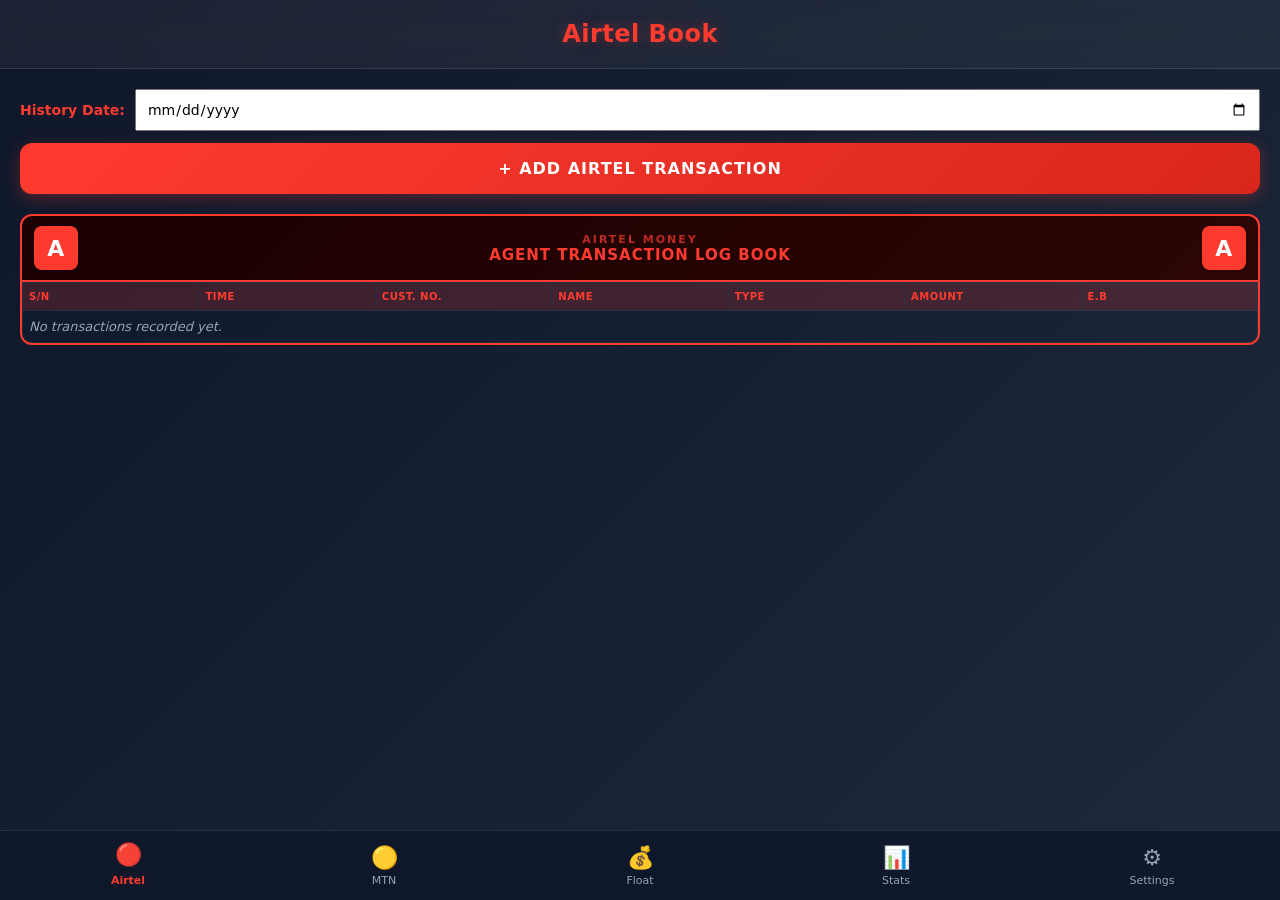
==== commit 71bd8086: "history integration" ====
--- a/index.html
+++ b/index.html
@@ -460,6 +460,10 @@
   <main id="main-content">
     <!-- Airtel Book -->
     <section id="view-airtel" class="view">
+      <div class="form-group" style="display: flex; gap: 10px; align-items: center; margin-bottom: 12px;">
+        <label style="margin-bottom: 0; white-space: nowrap; font-weight: 700; color: var(--airtel-color);">History Date:</label>
+        <input type="date" id="airtel-date-picker" onchange="renderBooks()" style="padding: 10px; font-size: 14px; flex: 1;">
+      </div>
       <button class="btn btn-primary airtel" onclick="openTransactionModal('airtel')">+ Add Airtel Transaction</button>
       <div id="airtel-today-container"></div>
       <div id="airtel-history-container" class="mt-2"></div>
@@ -467,6 +471,10 @@
 
     <!-- MTN Book -->
     <section id="view-mtn" class="view hidden">
+      <div class="form-group" style="display: flex; gap: 10px; align-items: center; margin-bottom: 12px;">
+        <label style="margin-bottom: 0; white-space: nowrap; font-weight: 700; color: var(--mtn-color);">History Date:</label>
+        <input type="date" id="mtn-date-picker" onchange="renderBooks()" style="padding: 10px; font-size: 14px; flex: 1;">
+      </div>
       <button class="btn btn-primary mtn" onclick="openTransactionModal('mtn')">+ Add MTN Transaction</button>
       <div id="mtn-today-container"></div>
       <div id="mtn-history-container" class="mt-2"></div>
@@ -621,6 +629,58 @@
         <div class="flex gap-2">
           <button type="button" class="btn btn-secondary" onclick="closeModal('tx-modal')">Cancel</button>
           <button type="submit" class="btn btn-primary" id="tx-submit-btn">Save</button>
+        </div>
+      </form>
+    </div>
+  </div>
+
+  <!-- Transaction Details & Edit Modal -->
+  <div class="modal-overlay" id="tx-details-modal">
+    <div class="modal-content">
+      <div class="modal-header" id="details-modal-title">Transaction Details</div>
+      
+      <!-- Display Mode -->
+      <div id="details-view-mode">
+        <div class="card" style="margin-bottom: 12px; font-size: 14px;">
+          <div class="stat-row"><span>Type:</span> <strong id="det-type"></strong></div>
+          <div class="stat-row"><span>Amount:</span> <strong id="det-amount"></strong></div>
+          <div class="stat-row"><span>Date/Time:</span> <strong id="det-datetime"></strong></div>
+          <div class="stat-row"><span>Cust No:</span> <strong id="det-custno"></strong></div>
+          <div class="stat-row"><span>Name/Note:</span> <strong id="det-name"></strong></div>
+          <div class="stat-row"><span>Description:</span> <strong id="det-desc"></strong></div>
+          <div class="stat-row"><span>Ending Bal:</span> <strong id="det-eb"></strong></div>
+        </div>
+        <input type="hidden" id="det-tx-id">
+        <input type="hidden" id="det-tx-network">
+        
+        <div style="display: flex; gap: 10px;">
+          <button class="btn btn-secondary" style="flex: 1; margin-bottom: 0;" onclick="toggleEditMode(true)">Edit</button>
+          <button class="btn btn-danger" style="flex: 1; margin-bottom: 0;" onclick="deleteFromDetails()">Delete</button>
+        </div>
+        <button class="btn" style="margin-top: 10px; background: transparent; color: var(--text-muted); padding: 10px;" onclick="closeDetailsModal()">Close</button>
+      </div>
+
+      <!-- Edit Mode -->
+      <form id="edit-form" onsubmit="submitEditTransaction(event)" style="display: none;">
+        <div class="form-group">
+          <label>Amount (UGX)</label>
+          <input type="number" id="edit-amount" required>
+        </div>
+        <div class="form-group">
+          <label>Customer Number (Optional)</label>
+          <input type="text" id="edit-customerNo">
+        </div>
+        <div class="form-group">
+          <label>Customer Name / Note</label>
+          <input type="text" id="edit-note">
+        </div>
+        <div class="form-group">
+          <label>Description (Optional)</label>
+          <input type="text" id="edit-description">
+        </div>
+        <div style="display: flex; gap: 10px;">
+          <button type="submit" class="btn btn-primary" style="flex: 2; margin-bottom: 0;">Save Changes</button>
+          <button type="button" class="btn btn-secondary" style="flex: 1; margin-bottom: 0;" onclick="toggleEditMode(false)">Cancel</button>
         </div>
       </form>
     </div>
@@ -893,6 +953,119 @@
       renderBooks();
     }
 
+    // --- Transaction Details & Edit ---
+    function viewTransactionDetails(id, network) {
+      const tx = state.transactions.find(t => t.id === id);
+      if (!tx) return;
+
+      document.getElementById('det-tx-id').value = tx.id;
+      document.getElementById('det-tx-network').value = tx.network;
+
+      const colorCls = getTxColorClass(tx.type);
+      document.getElementById('det-type').innerHTML = `<span class="${colorCls}">${tx.type}</span>`;
+      document.getElementById('det-amount').innerText = formatMoney(tx.amount) + ' UGX';
+      document.getElementById('det-datetime').innerText = `${tx.dateStr} ${formatTime(tx.timestamp)}`;
+      document.getElementById('det-custno').innerText = tx.customerNo || 'N/A';
+      document.getElementById('det-name').innerText = tx.note || 'N/A';
+      document.getElementById('det-desc').innerText = tx.description || 'N/A';
+      document.getElementById('det-eb').innerText = formatMoney(tx.floatAfter) + ' UGX';
+
+      // Populate edit form
+      document.getElementById('edit-amount').value = tx.amount;
+      document.getElementById('edit-customerNo').value = tx.customerNo || '';
+      document.getElementById('edit-note').value = tx.note || '';
+      document.getElementById('edit-description').value = tx.description || '';
+
+      toggleEditMode(false);
+      openModal('tx-details-modal');
+    }
+
+    function closeDetailsModal() {
+      closeModal('tx-details-modal');
+    }
+
+    function toggleEditMode(show) {
+      const txId = document.getElementById('det-tx-id').value;
+      const tx = state.transactions.find(t => t.id === txId);
+      if (show && tx && tx.locked) {
+        alert("Cannot edit locked transactions from previous days.");
+        return;
+      }
+      document.getElementById('details-view-mode').style.display = show ? 'none' : 'block';
+      document.getElementById('edit-form').style.display = show ? 'block' : 'none';
+    }
+
+    function deleteFromDetails() {
+      const txId = document.getElementById('det-tx-id').value;
+      const network = document.getElementById('det-tx-network').value;
+      const tx = state.transactions.find(t => t.id === txId);
+      if (tx && tx.locked) {
+        alert("Cannot delete locked transactions from previous days.");
+        return;
+      }
+      closeDetailsModal();
+      // small timeout to allow modal animation
+      setTimeout(() => deleteTransaction(txId, network), 100);
+    }
+
+    function submitEditTransaction(e) {
+      e.preventDefault();
+      const txId = document.getElementById('det-tx-id').value;
+      const txIndex = state.transactions.findIndex(t => t.id === txId);
+      if (txIndex === -1) return;
+      const tx = state.transactions[txIndex];
+      const network = tx.network;
+
+      const newAmount = parseFloat(document.getElementById('edit-amount').value);
+      const newCustomerNo = document.getElementById('edit-customerNo').value.trim();
+      const newNote = document.getElementById('edit-note').value.trim();
+      const newDesc = document.getElementById('edit-description').value.trim();
+
+      if (isNaN(newAmount) || newAmount <= 0) {
+        alert("Enter a valid amount.");
+        return;
+      }
+
+      // Handle float updates if amount changed
+      if (newAmount !== tx.amount) {
+        let amountDiff = newAmount - tx.amount;
+        let floatDiff = 0;
+        let cashDiff = 0;
+
+        if (['Cash In', 'Airtime', 'Bundle', 'Withdraw Float'].includes(tx.type)) {
+          floatDiff = -amountDiff;
+          cashDiff = amountDiff;
+        } else if (['Cash Out', 'Deposit Float'].includes(tx.type)) {
+          floatDiff = amountDiff;
+          cashDiff = -amountDiff;
+        }
+
+        state[network].float += floatDiff;
+        state.cash += cashDiff;
+
+        // Update subsequent transactions
+        for (let i = 0; i < txIndex; i++) {
+          if (state.transactions[i].network === network) {
+            state.transactions[i].floatAfter += floatDiff;
+          }
+        }
+        tx.floatAfter += floatDiff;
+        
+        document.getElementById(`input-${network}-float`).value = state[network].float;
+        document.getElementById('input-cash').value = state.cash;
+        updateBalancesDisplay();
+      }
+
+      tx.amount = newAmount;
+      tx.customerNo = newCustomerNo;
+      tx.note = newNote;
+      tx.description = newDesc;
+
+      persist();
+      closeDetailsModal();
+      renderBooks();
+    }
+
     // --- Rendering Books ---
     function getTxColorClass(type) {
       if (['Cash In', 'Airtime', 'Bundle'].includes(type)) return 'color-in';
@@ -950,10 +1123,9 @@
         // txs are newest-first; show oldest-first in table (reverse)
         [...txs].reverse().forEach(tx => {
           const colorCls = getTxColorClass(tx.type);
-          const delAttr = tx.locked ? '' : `onclick="deleteTransaction('${tx.id}','${network}')" class="deletable-row"`;
           const displayName = tx.note || tx.description || '—';
           html += `
-            <tr ${delAttr} title="${tx.locked ? 'Locked' : 'Tap to delete'}">
+            <tr onclick="viewTransactionDetails('${tx.id}', '${network}')" class="deletable-row" title="Tap to view/edit">
               <td class="sn-cell col-mobile-hide">${sn++}</td>
               <td class="time-cell">${formatTime(tx.timestamp)}</td>
               <td style="overflow:hidden;text-overflow:ellipsis;">${tx.customerNo || '—'}</td>
@@ -973,16 +1145,19 @@
     function renderBooks() {
       const today = getTodayStr();
       ['airtel', 'mtn'].forEach(network => {
+        const picker = document.getElementById(`${network}-date-picker`);
+        const selectedDate = picker && picker.value ? picker.value : today;
+        
         const netTxs = state.transactions.filter(t => t.network === network);
-        const todayTxs = netTxs.filter(t => t.dateStr === today);
-        const pastTxs = netTxs.filter(t => t.dateStr !== today);
+        const selectedTxs = netTxs.filter(t => t.dateStr === selectedDate);
+        const pastTxs = netTxs.filter(t => t.dateStr !== selectedDate);
 
         const todayContainer = document.getElementById(`${network}-today-container`);
         if(todayContainer) {
           todayContainer.innerHTML = `
             <div style="margin-top:16px;">
               ${renderLogbookHeader(network)}
-              ${renderLogbookTable(todayTxs, network, 1)}
+              ${renderLogbookTable(selectedTxs, network, 1)}
             </div>
           `;
         }
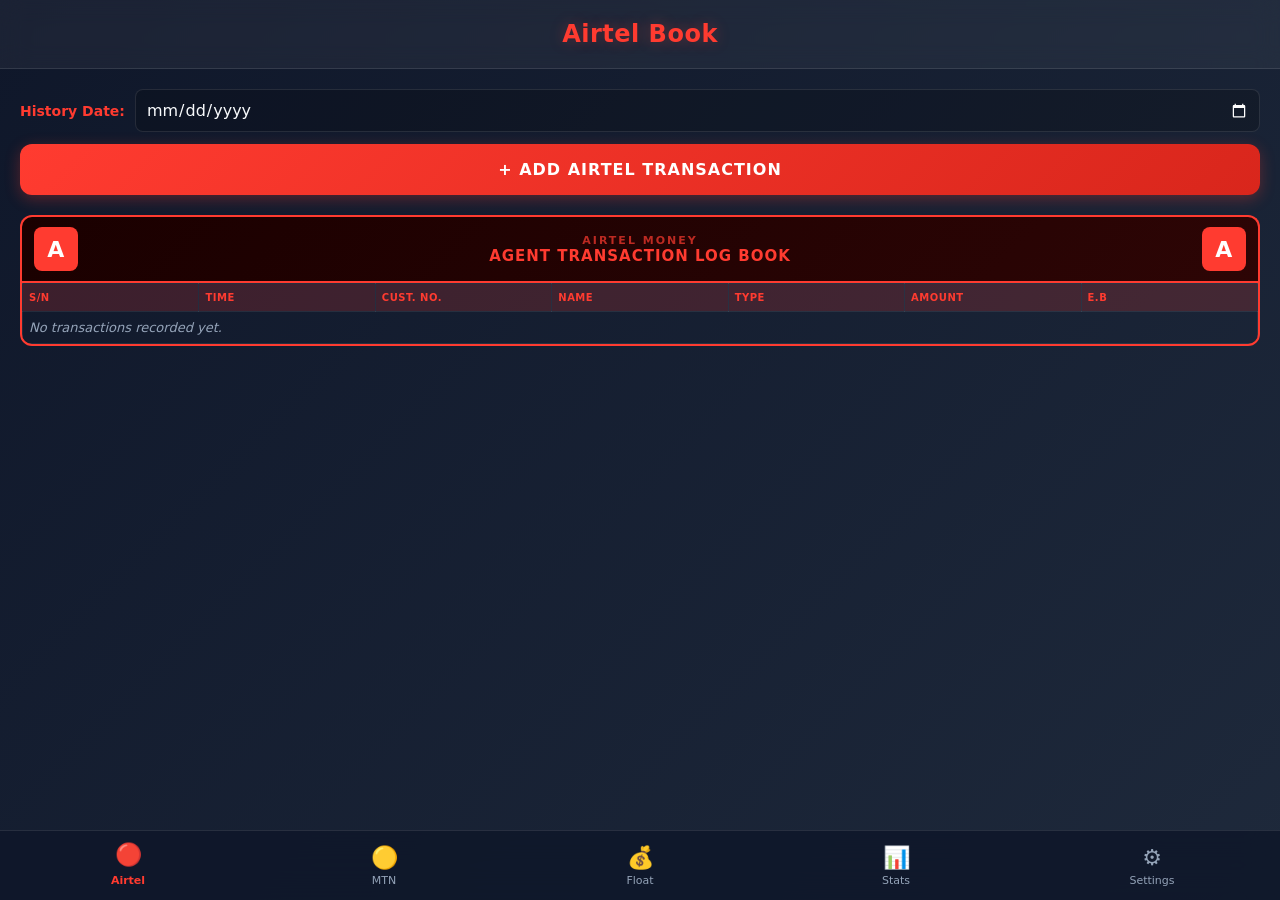
==== commit 21b256aa: "better ui" ====
--- a/index.html
+++ b/index.html
@@ -67,7 +67,7 @@
       flex: 1;
       overflow-y: auto;
       padding: 20px;
-      padding-bottom: calc(var(--nav-height) + 20px);
+      padding-bottom: calc(var(--nav-height) + env(safe-area-inset-bottom) + 40px);
       scroll-behavior: smooth;
     }
 
@@ -154,7 +154,7 @@
       font-weight: 500;
       color: var(--text-muted);
     }
-    input[type="number"], input[type="text"], select {
+    input[type="number"], input[type="text"], input[type="date"], select {
       width: 100%;
       padding: 14px;
       font-size: 16px;
@@ -163,8 +163,9 @@
       border-radius: 10px;
       color: var(--text-main);
       transition: border-color 0.3s ease;
-    }
-    input:focus, select:focus {
+      color-scheme: dark;
+    }
+    input:focus, select:focus, input[type="date"]:focus {
       outline: none;
       border-color: var(--mtn-color);
     }
@@ -352,7 +353,7 @@
       .col-mobile-hide { display: none !important; }
       main {
         padding: 10px;
-        padding-bottom: calc(var(--nav-height) + 10px);
+        padding-bottom: calc(var(--nav-height) + env(safe-area-inset-bottom) + 40px);
       }
       .logbook-table { font-size: 10.5px; }
       .logbook-table thead tr { font-size: 9px; }
@@ -462,7 +463,7 @@
     <section id="view-airtel" class="view">
       <div class="form-group" style="display: flex; gap: 10px; align-items: center; margin-bottom: 12px;">
         <label style="margin-bottom: 0; white-space: nowrap; font-weight: 700; color: var(--airtel-color);">History Date:</label>
-        <input type="date" id="airtel-date-picker" onchange="renderBooks()" style="padding: 10px; font-size: 14px; flex: 1;">
+        <input type="date" id="airtel-date-picker" onchange="renderBooks()" style="flex: 1; padding: 10px; border-radius: 8px;">
       </div>
       <button class="btn btn-primary airtel" onclick="openTransactionModal('airtel')">+ Add Airtel Transaction</button>
       <div id="airtel-today-container"></div>
@@ -473,7 +474,7 @@
     <section id="view-mtn" class="view hidden">
       <div class="form-group" style="display: flex; gap: 10px; align-items: center; margin-bottom: 12px;">
         <label style="margin-bottom: 0; white-space: nowrap; font-weight: 700; color: var(--mtn-color);">History Date:</label>
-        <input type="date" id="mtn-date-picker" onchange="renderBooks()" style="padding: 10px; font-size: 14px; flex: 1;">
+        <input type="date" id="mtn-date-picker" onchange="renderBooks()" style="flex: 1; padding: 10px; border-radius: 8px;">
       </div>
       <button class="btn btn-primary mtn" onclick="openTransactionModal('mtn')">+ Add MTN Transaction</button>
       <div id="mtn-today-container"></div>
@@ -842,7 +843,11 @@
       document.getElementById('tx-amount').value = '';
       document.getElementById('tx-note').value = '';
       
-      document.getElementById('tx-modal').classList.add('active');
+      openModal('tx-modal');
+    }
+
+    function openModal(id) {
+      document.getElementById(id).classList.add('active');
     }
 
     function closeModal(id) {
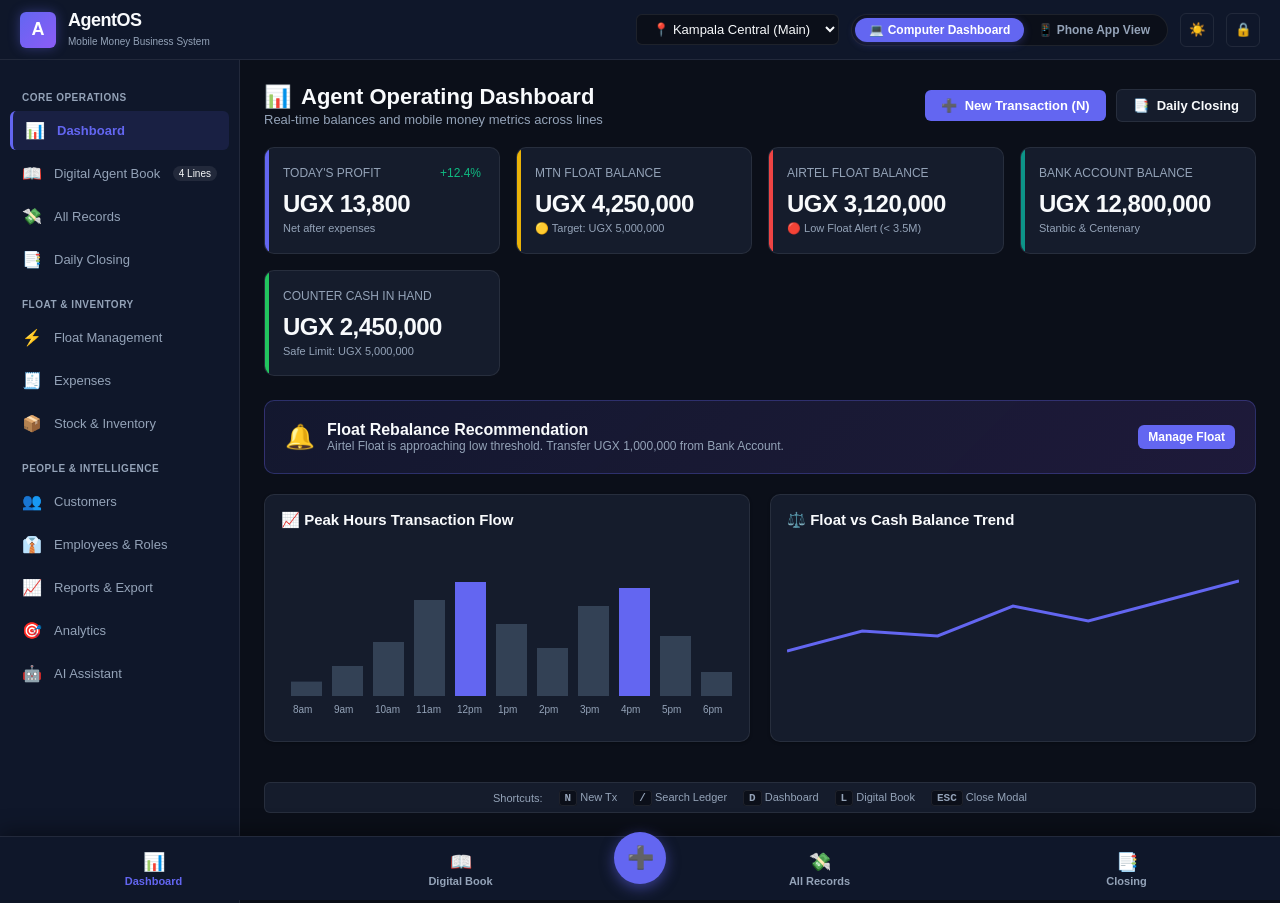
==== commit d5669b54: "Add initial CSS styles for AgentOS design system and components" ====
--- a/index.html
+++ b/index.html
@@ -1,1293 +1,894 @@
 <!DOCTYPE html>
-<html lang="en">
+<html lang="en" data-theme="dark">
 <head>
   <meta charset="UTF-8">
   <meta name="viewport" content="width=device-width, initial-scale=1.0, maximum-scale=1.0, user-scalable=no">
-  <title>AgentBook Premium</title>
-  <meta name="theme-color" id="theme-color" content="#ff3b30">
+  <title>AgentOS — Mobile Money Agent Business Operating System</title>
+  <meta name="description" content="Offline-first Mobile Money Operating System for roadside agents, SACCOs, bank agents, and super agents across Africa.">
+  <meta name="theme-color" content="#0b0f19">
   <link rel="manifest" href="manifest.json">
-  <meta name="apple-mobile-web-app-capable" content="yes">
-  <meta name="apple-mobile-web-app-status-bar-style" content="black-translucent">
-  <style>
-    :root {
-      --airtel-color: #ff3b30;
-      --airtel-glow: rgba(255, 59, 48, 0.3);
-      --mtn-color: #ffcc00;
-      --mtn-glow: rgba(255, 204, 0, 0.3);
-      --bg-dark: #0f172a;
-      --bg-gradient: linear-gradient(135deg, #0f172a 0%, #1e293b 100%);
-      --glass-bg: rgba(255, 255, 255, 0.05);
-      --glass-border: rgba(255, 255, 255, 0.1);
-      --text-main: #f8fafc;
-      --text-muted: #94a3b8;
-      --danger: #ef4444;
-      --success: #22c55e;
-      --nav-height: 70px;
-    }
-
-    * {
-      box-sizing: border-box;
-      margin: 0;
-      padding: 0;
-      font-family: system-ui, -apple-system, BlinkMacSystemFont, 'Segoe UI', Roboto, Helvetica, Arial, sans-serif;
-      -webkit-tap-highlight-color: transparent;
-    }
-
-    body {
-      background: var(--bg-gradient);
-      background-attachment: fixed;
-      color: var(--text-main);
-      font-size: 16px;
-      display: flex;
-      flex-direction: column;
-      height: 100vh;
-      overflow: hidden;
-    }
-
-    /* Header */
-    header {
-      padding: 20px;
-      font-size: 24px;
-      font-weight: 700;
-      text-align: center;
-      transition: all 0.4s ease;
-      z-index: 10;
-      background: var(--glass-bg);
-      backdrop-filter: blur(12px);
-      border-bottom: 1px solid var(--glass-border);
-      letter-spacing: 0.5px;
-    }
-    
-    header.airtel { color: var(--airtel-color); text-shadow: 0 0 15px var(--airtel-glow); }
-    header.mtn { color: var(--mtn-color); text-shadow: 0 0 15px var(--mtn-glow); }
-    header.neutral { color: var(--text-main); }
-
-    /* Main Content */
-    main {
-      flex: 1;
-      overflow-y: auto;
-      padding: 20px;
-      padding-bottom: calc(var(--nav-height) + env(safe-area-inset-bottom) + 40px);
-      scroll-behavior: smooth;
-    }
-
-    /* Bottom Nav */
-    nav {
-      position: fixed;
-      bottom: 0;
-      width: 100%;
-      height: var(--nav-height);
-      background: rgba(15, 23, 42, 0.85);
-      backdrop-filter: blur(16px);
-      display: flex;
-      justify-content: space-around;
-      border-top: 1px solid var(--glass-border);
-      z-index: 100;
-      padding-bottom: env(safe-area-inset-bottom);
-    }
-
-    .nav-btn {
-      flex: 1;
-      background: none;
-      border: none;
-      font-size: 11px;
-      font-weight: 500;
-      display: flex;
-      flex-direction: column;
-      align-items: center;
-      justify-content: center;
-      color: var(--text-muted);
-      transition: all 0.3s ease;
-      cursor: pointer;
-    }
-
-    .nav-btn .icon {
-      font-size: 22px;
-      margin-bottom: 4px;
-      transition: transform 0.3s ease;
-    }
-
-    .nav-btn:active .icon { transform: scale(0.9); }
-
-    .nav-btn.active { color: var(--text-main); font-weight: 700; }
-    .nav-btn.active.airtel-nav { color: var(--airtel-color); }
-    .nav-btn.active.mtn-nav { color: var(--mtn-color); }
-    .nav-btn.active .icon { transform: translateY(-3px); }
-
-    /* Buttons */
-    .btn {
-      display: block;
-      width: 100%;
-      padding: 16px;
-      font-size: 16px;
-      font-weight: 600;
-      border: none;
-      border-radius: 12px;
-      margin-bottom: 20px;
-      cursor: pointer;
-      transition: all 0.3s ease;
-      text-transform: uppercase;
-      letter-spacing: 1px;
-    }
-    
-    .btn-primary.airtel { 
-      background: linear-gradient(135deg, #ff3b30, #d9261c); 
-      color: #fff; 
-      box-shadow: 0 4px 15px var(--airtel-glow);
-    }
-    .btn-primary.mtn { 
-      background: linear-gradient(135deg, #ffcc00, #e6b800); 
-      color: #000; 
-      box-shadow: 0 4px 15px var(--mtn-glow);
-    }
-    .btn-secondary { background: var(--glass-bg); color: var(--text-main); border: 1px solid var(--glass-border); }
-    .btn-danger { background: linear-gradient(135deg, #ef4444, #b91c1c); color: #fff; box-shadow: 0 4px 15px rgba(239,68,68,0.3); }
-
-    .btn:active { transform: translateY(2px); box-shadow: none; }
-
-    /* Forms & Inputs */
-    .form-group { margin-bottom: 20px; }
-    label {
-      display: block;
-      margin-bottom: 8px;
-      font-size: 14px;
-      font-weight: 500;
-      color: var(--text-muted);
-    }
-    input[type="number"], input[type="text"], input[type="date"], select {
-      width: 100%;
-      padding: 14px;
-      font-size: 16px;
-      background: rgba(0,0,0,0.2);
-      border: 1px solid var(--glass-border);
-      border-radius: 10px;
-      color: var(--text-main);
-      transition: border-color 0.3s ease;
-      color-scheme: dark;
-    }
-    input:focus, select:focus, input[type="date"]:focus {
-      outline: none;
-      border-color: var(--mtn-color);
-    }
-    input[type="number"] { font-family: ui-monospace, SFMono-Regular, Menlo, Monaco, Consolas, "Liberation Mono", "Courier New", monospace; font-weight: 600; letter-spacing: 1px; }
-
-    /* Cards & Glassmorphism */
-    .card {
-      background: var(--glass-bg);
-      border: 1px solid var(--glass-border);
-      backdrop-filter: blur(10px);
-      border-radius: 16px;
-      padding: 20px;
-      margin-bottom: 20px;
-      box-shadow: 0 8px 32px rgba(0,0,0,0.15);
-      animation: fadeIn 0.4s ease forwards;
-    }
-    
-    @keyframes fadeIn {
-      from { opacity: 0; transform: translateY(10px); }
-      to { opacity: 1; transform: translateY(0); }
-    }
-
-    .card-title {
-      font-size: 18px;
-      font-weight: 700;
-      margin-bottom: 16px;
-      color: var(--text-main);
-      display: flex;
-      justify-content: space-between;
-      align-items: center;
-    }
-    
-    .stat-row {
-      display: flex;
-      justify-content: space-between;
-      align-items: center;
-      margin-bottom: 12px;
-      font-size: 15px;
-      padding-bottom: 12px;
-      border-bottom: 1px solid rgba(255,255,255,0.05);
-    }
-    .stat-row:last-child { margin-bottom: 0; padding-bottom: 0; border-bottom: none; }
-    .stat-row strong { font-family: ui-monospace, SFMono-Regular, Menlo, Monaco, Consolas, "Liberation Mono", "Courier New", monospace; font-size: 18px; font-weight: 700; }
-
-    /* =============================================
-       LOG BOOK TABLE STYLES
-       ============================================= */
-
-    /* Colors for transaction types */
-    .color-in { color: var(--success) !important; }
-    .color-out { color: var(--danger) !important; }
-    .color-float { color: #38bdf8 !important; }
-
-    /* Branded Log Book Header */
-    .logbook-header {
-      display: flex;
-      align-items: center;
-      justify-content: space-between;
-      padding: 10px 12px;
-      margin-bottom: 0;
-      border-radius: 12px 12px 0 0;
-      border: 2px solid;
-      border-bottom: none;
-      font-weight: 800;
-      font-size: 14px;
-      letter-spacing: 0.5px;
-      text-align: center;
-      text-transform: uppercase;
-    }
-    .logbook-header.airtel-header {
-      background: linear-gradient(135deg, #1a0000 0%, #2d0505 100%);
-      border-color: var(--airtel-color);
-      color: var(--airtel-color);
-    }
-    .logbook-header.mtn-header {
-      background: linear-gradient(135deg, #1a1400 0%, #2d2500 100%);
-      border-color: var(--mtn-color);
-      color: var(--mtn-color);
-    }
-    .logbook-logo {
-      width: 44px;
-      height: 44px;
-      border-radius: 8px;
-      display: flex;
-      align-items: center;
-      justify-content: center;
-      font-size: 22px;
-      font-weight: 900;
-      flex-shrink: 0;
-    }
-    .logbook-logo.airtel-logo { background: var(--airtel-color); color: #fff; }
-    .logbook-logo.mtn-logo { background: var(--mtn-color); color: #000; }
-    .logbook-title-block { flex: 1; }
-    .logbook-title-block .brand-name {
-      font-size: 11px;
-      font-weight: 700;
-      opacity: 0.7;
-      letter-spacing: 2px;
-    }
-    .logbook-title-block .book-title {
-      font-size: 15px;
-      font-weight: 900;
-      letter-spacing: 1px;
-      line-height: 1.2;
-    }
-
-    /* Log Book Table */
-    .logbook-wrap {
-      border: 2px solid;
-      border-radius: 0 0 12px 12px;
-      margin-bottom: 20px;
-      overflow: hidden;
-      width: 100%;
-    }
-    .logbook-wrap.airtel-wrap { border-color: var(--airtel-color); }
-    .logbook-wrap.mtn-wrap { border-color: var(--mtn-color); }
-
-    .logbook-table {
-      width: 100%;
-      border-collapse: collapse;
-      table-layout: fixed;
-      font-size: 12px;
-    }
-    .logbook-table thead tr {
-      text-transform: uppercase;
-      font-size: 10px;
-      letter-spacing: 0.5px;
-      font-weight: 800;
-    }
-    .logbook-table thead.airtel-thead { background: rgba(255,59,48,0.18); color: var(--airtel-color); }
-    .logbook-table thead.mtn-thead { background: rgba(255,204,0,0.15); color: var(--mtn-color); }
-
-    .logbook-table th, .logbook-table td {
-      border: 1px solid rgba(255,255,255,0.08);
-      padding: 8px 6px;
-      text-align: left;
-      vertical-align: middle;
-      overflow: hidden;
-      text-overflow: ellipsis;
-      white-space: nowrap;
-    }
-    .logbook-table tbody tr { transition: background 0.15s ease; }
-    .logbook-table tbody tr:nth-child(even) { background: rgba(255,255,255,0.025); }
-    .logbook-table tbody tr:hover { background: rgba(255,255,255,0.07); }
-    .logbook-table tbody tr.deletable-row { cursor: pointer; }
-
-    .logbook-table td.time-cell  { font-size: 11px; color: var(--text-muted); width: 60px; }
-    .logbook-table td.sn-cell   { color: var(--text-muted); font-size: 10px; text-align: center; width: 24px; }
-    .logbook-table td.amount-cell {
-      font-family: ui-monospace, SFMono-Regular, Menlo, Monaco, Consolas, "Liberation Mono", "Courier New", monospace;
-      font-weight: 700;
-      text-align: right;
-    }
-    .logbook-table td.bal-cell {
-      font-family: ui-monospace, SFMono-Regular, Menlo, Monaco, Consolas, "Liberation Mono", "Courier New", monospace;
-      font-size: 11px;
-      color: #94a3b8;
-      text-align: right;
-      width: 70px;
-    }
-
-    .logbook-empty {
-      text-align: center;
-      padding: 28px 16px;
-      color: var(--text-muted);
-      font-size: 13px;
-      font-style: italic;
-    }
-
-    /* Past days section header */
-    .past-days-title {
-      font-size: 13px;
-      font-weight: 700;
-      letter-spacing: 0.5px;
-      text-transform: uppercase;
-      color: var(--text-muted);
-      margin: 24px 0 10px;
-      padding-bottom: 6px;
-      border-bottom: 1px solid var(--glass-border);
-    }
-
-    /* ===== MOBILE: hide non-essential columns so 5 fit without scrolling ===== */
-    /* Columns hidden on phones: S/N, CUSTOMER NO., NOTE */
-    @media (max-width: 767px) {
-      .col-mobile-hide { display: none !important; }
-      main {
-        padding: 10px;
-        padding-bottom: calc(var(--nav-height) + env(safe-area-inset-bottom) + 40px);
-      }
-      .logbook-table { font-size: 10.5px; }
-      .logbook-table thead tr { font-size: 9px; }
-      .logbook-table th, .logbook-table td { padding: 7px 4px; }
-      .logbook-table td.time-cell  { width: 54px; font-size: 10px; }
-      .logbook-table td.bal-cell   { width: 62px; font-size: 10px; }
-      .logbook-table td.amount-cell { font-size: 10.5px; }
-    }
-    /* Extra small phones (< 380px) */
-    @media (max-width: 379px) {
-      .logbook-table { font-size: 9.5px; }
-      .logbook-table th, .logbook-table td { padding: 6px 3px; }
-      .logbook-table td.time-cell  { width: 48px; }
-      .logbook-table td.bal-cell   { width: 56px; }
-    }
-
-    /* Modals */
-    .modal-overlay {
-      position: fixed;
-      top: 0; left: 0; right: 0; bottom: 0;
-      background: rgba(0,0,0,0.7);
-      backdrop-filter: blur(5px);
-      z-index: 1000;
-      display: none;
-      justify-content: center;
-      align-items: flex-end;
-    }
-    .modal-overlay.active { display: flex; animation: fadeBg 0.3s forwards; }
-    
-    @keyframes fadeBg { from{opacity:0;} to{opacity:1;} }
-    @keyframes slideUp { from{transform:translateY(100%);} to{transform:translateY(0);} }
-    
-    .modal-content {
-      background: var(--bg-dark);
-      width: 100%;
-      border-radius: 24px 24px 0 0;
-      padding: 24px;
-      border-top: 1px solid var(--glass-border);
-      max-height: 90vh;
-      overflow-y: auto;
-      animation: slideUp 0.4s cubic-bezier(0.16, 1, 0.3, 1) forwards;
-    }
-
-    .modal-header { font-size: 22px; font-weight: 700; margin-bottom: 24px; text-align: center; }
-
-    /* Collapsible */
-    .collapsible {
-      background: var(--glass-bg);
-      color: var(--text-main);
-      cursor: pointer;
-      padding: 16px;
-      width: 100%;
-      border: 1px solid var(--glass-border);
-      text-align: left;
-      font-size: 15px;
-      font-weight: 600;
-      border-radius: 12px;
-      margin-bottom: 8px;
-      display: flex;
-      justify-content: space-between;
-      transition: background 0.3s;
-    }
-    .collapsible:hover { background: rgba(255,255,255,0.1); }
-    .content-collapse { padding: 0 4px; display: none; margin-bottom: 16px; }
-
-    /* Utilities */
-    .hidden { display: none !important; }
-    .text-center { text-align: center; }
-    .mt-1 { margin-top: 8px; }
-    .mt-2 { margin-top: 16px; }
-    .mb-1 { margin-bottom: 8px; }
-    .mb-2 { margin-bottom: 16px; }
-    .flex { display: flex; }
-    .gap-2 { gap: 16px; }
-    .text-success { color: var(--success); }
-
-    /* Toggle Switch */
-    .switch { position: relative; display: inline-block; width: 50px; height: 28px; }
-    .switch input { opacity: 0; width: 0; height: 0; }
-    .slider {
-      position: absolute; cursor: pointer; top: 0; left: 0; right: 0; bottom: 0;
-      background-color: rgba(255,255,255,0.2); transition: .4s; border-radius: 34px;
-    }
-    .slider:before {
-      position: absolute; content: ""; height: 20px; width: 20px; left: 4px; bottom: 4px;
-      background-color: white; transition: .4s; border-radius: 50%;
-    }
-    input:checked + .slider { background-color: var(--success); }
-    input:checked + .slider:before { transform: translateX(22px); }
-
-    .toggle-group {
-      display: flex; background: rgba(0,0,0,0.3); border-radius: 12px; padding: 4px; margin-bottom: 24px;
-    }
-    .toggle-btn {
-      flex: 1; padding: 12px; background: transparent; border: none; color: var(--text-muted);
-      font-size: 14px; font-weight: 600; border-radius: 8px; transition: all 0.3s;
-    }
-    .toggle-btn.active { background: var(--glass-bg); color: var(--text-main); box-shadow: 0 2px 8px rgba(0,0,0,0.2); }
-  </style>
+  <link rel="stylesheet" href="style.css">
 </head>
 <body>
 
-  <header id="main-header" class="airtel">AgentBook</header>
-
-  <main id="main-content">
-    <!-- Airtel Book -->
-    <section id="view-airtel" class="view">
-      <div class="form-group" style="display: flex; gap: 10px; align-items: center; margin-bottom: 12px;">
-        <label style="margin-bottom: 0; white-space: nowrap; font-weight: 700; color: var(--airtel-color);">History Date:</label>
-        <input type="date" id="airtel-date-picker" onchange="renderBooks()" style="flex: 1; padding: 10px; border-radius: 8px;">
-      </div>
-      <button class="btn btn-primary airtel" onclick="openTransactionModal('airtel')">+ Add Airtel Transaction</button>
-      <div id="airtel-today-container"></div>
-      <div id="airtel-history-container" class="mt-2"></div>
-    </section>
-
-    <!-- MTN Book -->
-    <section id="view-mtn" class="view hidden">
-      <div class="form-group" style="display: flex; gap: 10px; align-items: center; margin-bottom: 12px;">
-        <label style="margin-bottom: 0; white-space: nowrap; font-weight: 700; color: var(--mtn-color);">History Date:</label>
-        <input type="date" id="mtn-date-picker" onchange="renderBooks()" style="flex: 1; padding: 10px; border-radius: 8px;">
-      </div>
-      <button class="btn btn-primary mtn" onclick="openTransactionModal('mtn')">+ Add MTN Transaction</button>
-      <div id="mtn-today-container"></div>
-      <div id="mtn-history-container" class="mt-2"></div>
-    </section>
-
-    <!-- Float & Cash -->
-    <section id="view-float" class="view hidden">
-      <div class="card">
-        <div class="card-title">Current Balances</div>
-        <div class="form-group" id="group-airtel-float">
-          <label>Airtel Float (UGX)</label>
-          <input type="number" id="input-airtel-float" onchange="updateBalances()">
-        </div>
-        <div class="form-group" id="group-mtn-float">
-          <label>MTN Float (UGX)</label>
-          <input type="number" id="input-mtn-float" onchange="updateBalances()">
-        </div>
-        <div class="form-group">
-          <label>Cash on Hand (UGX)</label>
-          <input type="number" id="input-cash" onchange="updateBalances()">
-        </div>
-        <div class="stat-row mt-2" style="border-top: 1px solid rgba(255,255,255,0.1); padding-top: 16px;">
-          <span>Total Business Value:</span>
-          <strong id="display-total-value" style="font-size: 22px; color: var(--mtn-color)">0</strong>
-        </div>
-      </div>
-      <button class="btn btn-secondary" onclick="alert('Balances updated!')">Save Balances</button>
-    </section>
-
-    <!-- Summary -->
-    <section id="view-summary" class="view hidden">
-      <div class="toggle-group">
-        <button class="toggle-btn active" onclick="setSummaryRange('today', this)">Today</button>
-        <button class="toggle-btn" onclick="setSummaryRange('week', this)">This Week</button>
-        <button class="toggle-btn" onclick="setSummaryRange('month', this)">This Month</button>
-      </div>
-
-      <div class="card" id="summary-airtel-card">
-        <div class="card-title" style="color: var(--airtel-color)">Airtel Summary</div>
-        <div class="stat-row"><span>Total Cash In:</span> <strong id="sum-airtel-in" class="color-in">0</strong></div>
-        <div class="stat-row"><span>Total Cash Out:</span> <strong id="sum-airtel-out" class="color-out">0</strong></div>
-        <div class="stat-row"><span>Transactions:</span> <strong id="sum-airtel-count">0</strong></div>
-        <div class="stat-row"><span>Est. Commission:</span> <strong id="sum-airtel-comm" class="text-success">0</strong></div>
-      </div>
-
-      <div class="card" id="summary-mtn-card">
-        <div class="card-title" style="color: var(--mtn-color)">MTN Summary</div>
-        <div class="stat-row"><span>Total Cash In:</span> <strong id="sum-mtn-in" class="color-in">0</strong></div>
-        <div class="stat-row"><span>Total Cash Out:</span> <strong id="sum-mtn-out" class="color-out">0</strong></div>
-        <div class="stat-row"><span>Transactions:</span> <strong id="sum-mtn-count">0</strong></div>
-        <div class="stat-row"><span>Est. Commission:</span> <strong id="sum-mtn-comm" class="text-success">0</strong></div>
-      </div>
-
-      <div class="card">
-        <div class="card-title">Combined Total</div>
-        <div class="stat-row"><span>Total Cash In:</span> <strong id="sum-total-in" class="color-in">0</strong></div>
-        <div class="stat-row"><span>Total Cash Out:</span> <strong id="sum-total-out" class="color-out">0</strong></div>
-        <div class="stat-row"><span>Total Commission:</span> <strong id="sum-total-comm" class="text-success">0</strong></div>
-      </div>
-
-      <button class="btn btn-danger" onclick="endOfDay()">End of Day (Lock Today)</button>
-    </section>
-
-    <!-- Settings -->
-    <section id="view-settings" class="view hidden">
-      <div class="card">
-        <div class="card-title">Agent Profile</div>
-        <div class="form-group">
-          <label>Agent Name</label>
-          <input type="text" id="setting-agent-name" onchange="saveSettings()" placeholder="Enter your name">
-        </div>
-        <div class="form-group">
-          <label>Shop Name</label>
-          <input type="text" id="setting-shop-name" onchange="saveSettings()" placeholder="Enter shop name">
-        </div>
-      </div>
-      <div class="card">
-        <div class="card-title">Networks Enabled</div>
-        <div class="stat-row">
-          <span>Airtel Money</span>
-          <label class="switch">
-            <input type="checkbox" id="setting-use-airtel" onchange="saveSettings()">
-            <span class="slider"></span>
-          </label>
-        </div>
-        <div class="stat-row">
-          <span>MTN MoMo</span>
-          <label class="switch">
-            <input type="checkbox" id="setting-use-mtn" onchange="saveSettings()">
-            <span class="slider"></span>
-          </label>
-        </div>
-      </div>
-      <button class="btn btn-secondary" onclick="exportData()">Export Backup (JSON)</button>
-      <button class="btn btn-danger" onclick="clearAllData()">Wipe All Data</button>
-    </section>
-
-  </main>
-
-  <nav id="bottom-nav">
-    <button class="nav-btn active airtel-nav" id="nav-airtel" onclick="switchView('airtel')">
-      <div class="icon">🔴</div>Airtel
+  <!-- App Header Bar -->
+  <header class="app-header">
+    <div class="brand-container">
+      <div class="brand-logo">A</div>
+      <div>
+        <div style="display: flex; align-items: center; gap: 8px;">
+          <span class="brand-title">AgentOS</span>
+        </div>
+        <span style="font-size: 10px; color: var(--text-muted);">Mobile Money Business System</span>
+      </div>
+    </div>
+
+    <div class="header-controls">
+      <!-- Branch Switcher -->
+      <select id="branchSelect" class="branch-select" onchange="AgentOS.switchBranch(this.value)">
+        <option value="Kampala Central (Main)">📍 Kampala Central (Main)</option>
+        <option value="Entebbe Road Branch">📍 Entebbe Road Branch</option>
+        <option value="Jinja Kiosk 01">📍 Jinja Kiosk 01</option>
+      </select>
+
+      <!-- Platform Mode Switcher Toggle (Computer vs Phone) -->
+      <div class="mode-switcher">
+        <button id="modeBtnComputer" class="mode-btn active" onclick="AgentOS.setPlatformMode('computer')">
+          💻 Computer Dashboard
+        </button>
+        <button id="modeBtnPhone" class="mode-btn" onclick="AgentOS.setPlatformMode('phone')">
+          📱 Phone App View
+        </button>
+      </div>
+
+      <!-- Theme Switcher -->
+      <button class="icon-btn" onclick="AgentOS.toggleTheme()" title="Toggle Theme">
+        <span id="themeIcon">☀️</span>
+      </button>
+
+      <!-- Lock / Biometric Button -->
+      <button class="icon-btn" onclick="AgentOS.lockScreen()" title="Lock App">
+        🔒
+      </button>
+    </div>
+  </header>
+
+  <!-- Workspace Container -->
+  <div class="app-workspace">
+    
+    <!-- Computer Layout Sidebar -->
+    <aside id="desktopSidebar" class="desktop-sidebar">
+      <div class="nav-group-title">Core Operations</div>
+      <a class="sidebar-item active" onclick="AgentOS.navigateTo('dashboard')" id="nav-dashboard">
+        <span class="icon">📊</span> Dashboard
+      </a>
+      <a class="sidebar-item" onclick="AgentOS.navigateTo('ledgers')" id="nav-ledgers">
+        <span class="icon">📖</span> Digital Agent Book <span class="count-pill" id="nav-line-count">4 Lines</span>
+      </a>
+      <a class="sidebar-item" onclick="AgentOS.navigateTo('transactions')" id="nav-transactions">
+        <span class="icon">💸</span> All Records
+      </a>
+      <a class="sidebar-item" onclick="AgentOS.navigateTo('closing')" id="nav-closing">
+        <span class="icon">📑</span> Daily Closing
+      </a>
+
+      <div class="nav-group-title">Float & Inventory</div>
+      <a class="sidebar-item" onclick="AgentOS.navigateTo('float')" id="nav-float">
+        <span class="icon">⚡</span> Float Management
+      </a>
+      <a class="sidebar-item" onclick="AgentOS.navigateTo('expenses')" id="nav-expenses">
+        <span class="icon">🧾</span> Expenses
+      </a>
+      <a class="sidebar-item" onclick="AgentOS.navigateTo('inventory')" id="nav-inventory">
+        <span class="icon">📦</span> Stock & Inventory
+      </a>
+
+      <div class="nav-group-title">People & Intelligence</div>
+      <a class="sidebar-item" onclick="AgentOS.navigateTo('customers')" id="nav-customers">
+        <span class="icon">👥</span> Customers
+      </a>
+      <a class="sidebar-item" onclick="AgentOS.navigateTo('employees')" id="nav-employees">
+        <span class="icon">👔</span> Employees & Roles
+      </a>
+      <a class="sidebar-item" onclick="AgentOS.navigateTo('reports')" id="nav-reports">
+        <span class="icon">📈</span> Reports & Export
+      </a>
+      <a class="sidebar-item" onclick="AgentOS.navigateTo('analytics')" id="nav-analytics">
+        <span class="icon">🎯</span> Analytics
+      </a>
+      <a class="sidebar-item" onclick="AgentOS.navigateTo('ai')" id="nav-ai">
+        <span class="icon">🤖</span> AI Assistant
+      </a>
+    </aside>
+
+    <!-- Main Content Panel -->
+    <main class="main-content">
+
+      <!-- SECTION 1: DASHBOARD -->
+      <section id="sec-dashboard" class="content-section">
+        <div class="section-header">
+          <div>
+            <h1 class="section-title"><span>📊</span> Agent Operating Dashboard</h1>
+            <p class="section-subtitle" id="dash-subtitle">Real-time balances and mobile money metrics across lines</p>
+          </div>
+          <div class="action-bar">
+            <button class="btn btn-primary" onclick="AgentOS.openNewTxModal()">
+              <span>➕</span> New Transaction (N)
+            </button>
+            <button class="btn btn-secondary" onclick="AgentOS.openDailyClosingModal()">
+              <span>📑</span> Daily Closing
+            </button>
+          </div>
+        </div>
+
+        <!-- Metrics Grid -->
+        <div class="metrics-grid">
+          <div class="metric-card card-primary">
+            <span class="metric-label">TODAY'S PROFIT <span style="color: var(--success)">+12.4%</span></span>
+            <div class="metric-value" id="m-profit">UGX 145,500</div>
+            <span class="metric-subtext">Net after expenses</span>
+          </div>
+          <div class="metric-card card-mtn">
+            <span class="metric-label">MTN FLOAT BALANCE</span>
+            <div class="metric-value" id="m-mtn-float">UGX 4,250,000</div>
+            <span class="metric-subtext" id="m-mtn-status">🟡 Target: UGX 5,000,000</span>
+          </div>
+          <div class="metric-card card-airtel">
+            <span class="metric-label">AIRTEL FLOAT BALANCE</span>
+            <div class="metric-value" id="m-airtel-float">UGX 3,120,000</div>
+            <span class="metric-subtext">🔴 Low Float Alert (&lt; 3.5M)</span>
+          </div>
+          <div class="metric-card card-bank">
+            <span class="metric-label">BANK ACCOUNT BALANCE</span>
+            <div class="metric-value" id="m-bank-balance">UGX 12,800,000</div>
+            <span class="metric-subtext">Stanbic & Centenary</span>
+          </div>
+          <div class="metric-card card-cash">
+            <span class="metric-label">COUNTER CASH IN HAND</span>
+            <div class="metric-value" id="m-cash-balance">UGX 2,450,000</div>
+            <span class="metric-subtext">Safe Limit: UGX 5,000,000</span>
+          </div>
+        </div>
+
+        <!-- Quick Alert Bar -->
+        <div id="alertBox" class="ai-assistant-card" style="margin-bottom: 20px; display: flex; align-items: center; justify-content: space-between;">
+          <div style="display: flex; align-items: center; gap: 12px;">
+            <span style="font-size: 24px;">🔔</span>
+            <div>
+              <strong id="alertTitle">Float Rebalance Recommendation</strong>
+              <div style="font-size: 12px; color: var(--text-muted);" id="alertMsg">Airtel Float is approaching low threshold. Transfer UGX 1,000,000 from Bank Account.</div>
+            </div>
+          </div>
+          <button class="btn btn-sm btn-primary" onclick="AgentOS.navigateTo('float')">Manage Float</button>
+        </div>
+
+        <!-- Live Visual Charts Canvas Grid -->
+        <div style="display: grid; grid-template-columns: repeat(auto-fit, minmax(360px, 1fr)); gap: 20px;">
+          <div class="table-container" style="padding: 16px;">
+            <h3 style="font-size: 15px; margin-bottom: 12px;">📈 Peak Hours Transaction Flow</h3>
+            <canvas id="chartPeakHours" height="180"></canvas>
+          </div>
+          <div class="table-container" style="padding: 16px;">
+            <h3 style="font-size: 15px; margin-bottom: 12px;">⚖️ Float vs Cash Balance Trend</h3>
+            <canvas id="chartFloatCash" height="180"></canvas>
+          </div>
+        </div>
+      </section>
+
+      <!-- SECTION 2: DIGITAL AGENT BOOK & DYNAMIC LINE LEDGERS -->
+      <section id="sec-ledgers" class="content-section" style="display: none;">
+        <div class="section-header">
+          <div>
+            <h1 class="section-title"><span>📖</span> Digital Agent Book Ledgers</h1>
+            <p class="section-subtitle">Data-driven line tables: Each Mobile Money line gets its own separate running ledger</p>
+          </div>
+          <div class="action-bar">
+            <button class="btn btn-secondary" onclick="AgentOS.openNewCustomLineModal()">
+              <span>➕</span> Add Custom Line / Network
+            </button>
+            <button class="btn btn-primary" onclick="AgentOS.exportCurrentLedgerCSV()">
+              <span>📥</span> Export Table CSV
+            </button>
+          </div>
+        </div>
+
+        <!-- Dynamic Ledger Line Tabs -->
+        <div class="ledger-tabs-container">
+          <div class="ledger-tabs" id="ledgerTabsNav">
+            <!-- Rendered dynamically: All Lines, MTN, Airtel, Bank, Cash, etc. -->
+          </div>
+          <div style="font-size: 12px; color: var(--text-muted);">
+            Active Line Balance: <strong id="activeLineBalance" style="color: var(--primary-accent)">UGX 0</strong>
+          </div>
+        </div>
+
+        <!-- Dynamic Ledger Table -->
+        <div class="table-container">
+          <div class="table-toolbar">
+            <div class="search-box">
+              <span class="search-icon">🔍</span>
+              <input type="text" id="ledgerSearchInput" placeholder="Search line ledger (Press '/' key)..." onkeyup="AgentOS.filterLedgerTable()">
+            </div>
+            <div style="display: flex; gap: 8px;">
+              <select id="ledgerTypeFilter" class="form-select" style="width: auto; padding: 6px 10px;" onchange="AgentOS.filterLedgerTable()">
+                <option value="ALL">All Transaction Types</option>
+                <option value="DEPOSIT">Deposits Only</option>
+                <option value="WITHDRAWAL">Withdrawals Only</option>
+                <option value="AIRTIME">Airtime & Bundles</option>
+                <option value="FLOAT">Float Transfers</option>
+              </select>
+            </div>
+          </div>
+
+          <table class="data-table" id="ledgerTable">
+            <thead>
+              <tr>
+                <th onclick="AgentOS.sortLedger('txNo')">Tx # ↕</th>
+                <th onclick="AgentOS.sortLedger('datetime')">Date & Time ↕</th>
+                <th onclick="AgentOS.sortLedger('customer')">Customer Name & Phone ↕</th>
+                <th onclick="AgentOS.sortLedger('type')">Type ↕</th>
+                <th onclick="AgentOS.sortLedger('line')">Line/Network ↕</th>
+                <th onclick="AgentOS.sortLedger('deposit')">Deposit (IN) ↕</th>
+                <th onclick="AgentOS.sortLedger('withdrawal')">Withdrawal (OUT) ↕</th>
+                <th onclick="AgentOS.sortLedger('commission')">Commission ↕</th>
+                <th onclick="AgentOS.sortLedger('cashBal')">Running Cash ↕</th>
+                <th onclick="AgentOS.sortLedger('floatBal')">Running Float ↕</th>
+                <th>Action</th>
+              </tr>
+            </thead>
+            <tbody id="ledgerTableBody">
+              <!-- Rendered via JS -->
+            </tbody>
+          </table>
+        </div>
+      </section>
+
+      <!-- SECTION 3: TRANSACTIONS LIST (ALL RECORDS) -->
+      <section id="sec-transactions" class="content-section" style="display: none;">
+        <div class="section-header">
+          <div>
+            <h1 class="section-title"><span>💸</span> All Transaction Records</h1>
+            <p class="section-subtitle">Complete chronological register of every transaction across all networks</p>
+          </div>
+          <div class="action-bar">
+            <button class="btn btn-secondary" onclick="AgentOS.exportCurrentLedgerCSV()"><span>📥</span> Export CSV</button>
+            <button class="btn btn-primary" onclick="AgentOS.openNewTxModal()"><span>➕</span> Record New Transaction</button>
+          </div>
+        </div>
+
+        <!-- Master Transaction Stats Summary Bar -->
+        <div class="metrics-grid" style="grid-template-columns: repeat(auto-fit, minmax(180px, 1fr)); margin-bottom: 16px;">
+          <div class="metric-card" style="padding: 12px;">
+            <span class="metric-label">TOTAL TRANSACTION RECORDS</span>
+            <div class="metric-value" id="txSummaryCount" style="font-size: 20px;">0</div>
+          </div>
+          <div class="metric-card" style="padding: 12px;">
+            <span class="metric-label">TOTAL VOLUME</span>
+            <div class="metric-value" id="txSummaryVolume" style="font-size: 20px; color: var(--primary-accent);">UGX 0</div>
+          </div>
+          <div class="metric-card" style="padding: 12px;">
+            <span class="metric-label">TOTAL COMMISSIONS EARNED</span>
+            <div class="metric-value" id="txSummaryCommission" style="font-size: 20px; color: var(--success);">UGX 0</div>
+          </div>
+        </div>
+
+        <div class="table-container">
+          <div class="table-toolbar">
+            <div class="search-box" style="width: 320px;">
+              <span class="search-icon">🔍</span>
+              <input type="text" id="masterSearchInput" placeholder="Filter all records by customer, phone, ref..." onkeyup="AgentOS.filterMasterTxTable()">
+            </div>
+          </div>
+
+          <table class="data-table">
+            <thead>
+              <tr>
+                <th>Tx Ref</th>
+                <th>Time</th>
+                <th>Customer Name & Phone</th>
+                <th>Network Line</th>
+                <th>Type</th>
+                <th>Amount</th>
+                <th>Commission</th>
+                <th>Agent</th>
+                <th>Status</th>
+                <th>Receipt</th>
+              </tr>
+            </thead>
+            <tbody id="txMasterTableBody">
+              <!-- JS rendered -->
+            </tbody>
+          </table>
+        </div>
+      </section>
+
+      <!-- SECTION 4: DAILY CLOSING WIZARD -->
+      <section id="sec-closing" class="content-section" style="display: none;">
+        <div class="section-header">
+          <div>
+            <h1 class="section-title"><span>📑</span> Daily Closing & Reconciliation</h1>
+            <p class="section-subtitle">Formal end-of-day register balancing and profit calculations</p>
+          </div>
+          <button class="btn btn-success" onclick="AgentOS.openDailyClosingModal()"><span>📝</span> Start Daily Reconciliation</button>
+        </div>
+
+        <div class="table-container" style="padding: 20px;">
+          <h3 style="margin-bottom: 14px;">Recent Daily Closing Reports</h3>
+          <table class="data-table">
+            <thead>
+              <tr>
+                <th>Date</th>
+                <th>Branch</th>
+                <th>Expected Cash</th>
+                <th>Actual Cash</th>
+                <th>Cash Difference</th>
+                <th>Expected Float</th>
+                <th>Actual Float</th>
+                <th>Net Profit</th>
+                <th>Closed By</th>
+                <th>Report</th>
+              </tr>
+            </thead>
+            <tbody id="dailyClosingHistoryBody">
+              <!-- JS rendered -->
+            </tbody>
+          </table>
+        </div>
+      </section>
+
+      <!-- SECTION 5: FLOAT MANAGEMENT -->
+      <section id="sec-float" class="content-section" style="display: none;">
+        <div class="section-header">
+          <div>
+            <h1 class="section-title"><span>⚡</span> Float Management & Rebalancing</h1>
+            <p class="section-subtitle">Monitor float limits, transfer liquidity between accounts & record float purchases</p>
+          </div>
+          <button class="btn btn-primary" onclick="AgentOS.openFloatTransferModal()"><span>🔄</span> Inter-Line Float Transfer</button>
+        </div>
+        <div class="metrics-grid" id="floatMetricsGrid">
+          <!-- Rendered dynamically -->
+        </div>
+      </section>
+
+      <!-- SECTION 6: EXPENSES -->
+      <section id="sec-expenses" class="content-section" style="display: none;">
+        <div class="section-header">
+          <div>
+            <h1 class="section-title"><span>🧾</span> Business Operating Expenses</h1>
+            <p class="section-subtitle">Track rent, power, airtime, salaries, transport, and bank charges</p>
+          </div>
+          <button class="btn btn-primary" onclick="AgentOS.openNewExpenseModal()"><span>➕</span> Log New Expense</button>
+        </div>
+        <div class="table-container">
+          <table class="data-table">
+            <thead>
+              <tr>
+                <th>Date</th>
+                <th>Category</th>
+                <th>Description</th>
+                <th>Amount</th>
+                <th>Logged By</th>
+                <th>Branch</th>
+              </tr>
+            </thead>
+            <tbody id="expensesTableBody">
+              <!-- JS rendered -->
+            </tbody>
+          </table>
+        </div>
+      </section>
+
+      <!-- SECTION 7: INVENTORY -->
+      <section id="sec-inventory" class="content-section" style="display: none;">
+        <div class="section-header">
+          <div>
+            <h1 class="section-title"><span>📦</span> Accessories & SIM Card Inventory</h1>
+            <p class="section-subtitle">Stock levels for SIM cards, scratch cards, phones, power banks, earphones</p>
+          </div>
+          <button class="btn btn-primary" onclick="AgentOS.openNewItemModal()"><span>➕</span> Add Inventory Item</button>
+        </div>
+        <div class="table-container">
+          <table class="data-table">
+            <thead>
+              <tr>
+                <th>Item Code</th>
+                <th>Item Name</th>
+                <th>Category</th>
+                <th>Stock Level</th>
+                <th>Unit Price</th>
+                <th>Supplier</th>
+                <th>Status</th>
+              </tr>
+            </thead>
+            <tbody id="inventoryTableBody">
+              <!-- JS rendered -->
+            </tbody>
+          </table>
+        </div>
+      </section>
+
+      <!-- SECTION 8: CUSTOMERS -->
+      <section id="sec-customers" class="content-section" style="display: none;">
+        <div class="section-header">
+          <div>
+            <h1 class="section-title"><span>👥</span> Customer Directory & Loyalty</h1>
+            <p class="section-subtitle">Repeat customer history, total volume, and VIP loyalty status</p>
+          </div>
+        </div>
+        <div class="table-container">
+          <table class="data-table">
+            <thead>
+              <tr>
+                <th>Customer Name</th>
+                <th>Phone Number</th>
+                <th>Total Tx Count</th>
+                <th>Total Volume</th>
+                <th>Loyalty Rank</th>
+                <th>Last Active</th>
+              </tr>
+            </thead>
+            <tbody id="customerTableBody">
+              <!-- JS rendered -->
+            </tbody>
+          </table>
+        </div>
+      </section>
+
+      <!-- SECTION 9: EMPLOYEES & SECURITY -->
+      <section id="sec-employees" class="content-section" style="display: none;">
+        <div class="section-header">
+          <div>
+            <h1 class="section-title"><span>👔</span> Staff & Role-Based Permissions</h1>
+            <p class="section-subtitle">Manager, Cashier, Accountant access rights & security PIN configurations</p>
+          </div>
+        </div>
+        <div class="table-container">
+          <table class="data-table">
+            <thead>
+              <tr>
+                <th>Employee Name</th>
+                <th>Role</th>
+                <th>Branch</th>
+                <th>PIN Code Status</th>
+                <th>Biometric Enrolled</th>
+                <th>Last Active</th>
+              </tr>
+            </thead>
+            <tbody id="employeeTableBody">
+              <!-- JS rendered -->
+            </tbody>
+          </table>
+        </div>
+      </section>
+
+      <!-- SECTION 10: REPORTS & EXPORTS -->
+      <section id="sec-reports" class="content-section" style="display: none;">
+        <div class="section-header">
+          <div>
+            <h1 class="section-title"><span>📈</span> Executive Financial Reports & Export</h1>
+            <p class="section-subtitle">Generate official accounting reports for bank reconciliation & tax filing</p>
+          </div>
+        </div>
+        <div style="display: grid; grid-template-columns: repeat(auto-fit, minmax(280px, 1fr)); gap: 16px;">
+          <div class="metric-card">
+            <h3>📑 Daily Financial Summary</h3>
+            <p style="font-size: 12px; color: var(--text-muted); margin: 8px 0 16px 0;">Complete line breakdown, commissions, and expenses for today.</p>
+            <div style="display: flex; gap: 8px;">
+              <button class="btn btn-sm btn-primary" onclick="AgentOS.generateReport('PDF')">Export PDF</button>
+              <button class="btn btn-sm btn-secondary" onclick="AgentOS.generateReport('EXCEL')">Export Excel</button>
+            </div>
+          </div>
+          <div class="metric-card">
+            <h3>📊 Monthly Profit & Commission Report</h3>
+            <p style="font-size: 12px; color: var(--text-muted); margin: 8px 0 16px 0;">Detailed revenue report filtered by mobile money network line.</p>
+            <div style="display: flex; gap: 8px;">
+              <button class="btn btn-sm btn-primary" onclick="AgentOS.generateReport('PDF')">Export PDF</button>
+              <button class="btn btn-sm btn-secondary" onclick="AgentOS.generateReport('EXCEL')">Export Excel</button>
+            </div>
+          </div>
+        </div>
+      </section>
+
+      <!-- SECTION 11: ANALYTICS -->
+      <section id="sec-analytics" class="content-section" style="display: none;">
+        <div class="section-header">
+          <div>
+            <h1 class="section-title"><span>🎯</span> Deep Business Analytics</h1>
+            <p class="section-subtitle">Peak hours, highest revenue days, line popularity</p>
+          </div>
+        </div>
+        <div class="table-container" style="padding: 20px;">
+          <h3>Revenue by Mobile Money Network Line</h3>
+          <canvas id="chartLineBreakdown" height="220"></canvas>
+        </div>
+      </section>
+
+      <!-- SECTION 12: AI ASSISTANT -->
+      <section id="sec-ai" class="content-section" style="display: none;">
+        <div class="section-header">
+          <div>
+            <h1 class="section-title"><span>🤖</span> AgentOS Intelligence Assistant</h1>
+            <p class="section-subtitle">Automated float forecasts, anomaly detection & financial advice</p>
+          </div>
+        </div>
+
+        <div class="ai-assistant-card">
+          <div style="display: flex; align-items: center; gap: 10px; margin-bottom: 12px;">
+            <span style="font-size: 24px;">🤖</span>
+            <div>
+              <strong style="font-size: 16px;">AgentOS Business Copilot</strong>
+              <div style="font-size: 12px; color: var(--text-muted);">Ask questions about float, profit, customers, or closing discrepancies</div>
+            </div>
+          </div>
+
+          <div class="ai-chat-box" id="aiChatBox">
+            <div class="ai-msg bot">
+              👋 Hello! I am your AgentOS Assistant. I monitor your MTN/Airtel float levels and daily profit trends. How can I help you today?
+            </div>
+          </div>
+
+          <div style="display: flex; gap: 8px; margin-bottom: 12px; flex-wrap: wrap;">
+            <button class="btn btn-sm btn-secondary" onclick="AgentOS.sendAIPrompt('Predict my Friday float needs')">🔮 Predict Float Requirement</button>
+            <button class="btn btn-sm btn-secondary" onclick="AgentOS.sendAIPrompt('Check suspicious transactions')">🚨 Anomaly Check</button>
+            <button class="btn btn-sm btn-secondary" onclick="AgentOS.sendAIPrompt('Generate today financial summary')">📝 Financial Summary</button>
+          </div>
+
+          <div style="display: flex; gap: 8px;">
+            <input type="text" id="aiInput" class="form-input" placeholder="Type a message or command..." onkeydown="if(event.key==='Enter') AgentOS.submitAIChat()">
+            <button class="btn btn-primary" onclick="AgentOS.submitAIChat()">Send</button>
+          </div>
+        </div>
+      </section>
+
+      <!-- SECTION 13: PHONE SIMULATOR VIEW (Phone App Experience) -->
+      <section id="sec-phone-view" class="content-section" style="display: none;">
+        <div class="section-header">
+          <div>
+            <h1 class="section-title"><span>📱</span> AgentOS Phone App Experience</h1>
+            <p class="section-subtitle">Primary counter experience: 30-second rapid entry, offline queue, touch targets</p>
+          </div>
+        </div>
+
+        <!-- Phone Mockup Container -->
+        <div class="phone-simulator-frame">
+          <div class="phone-screen">
+            <div class="phone-notch">
+              <div class="phone-speaker"></div>
+              <div class="phone-camera"></div>
+            </div>
+
+            <!-- Phone Top Header -->
+            <div class="phone-header">
+              <div style="display: flex; align-items: center; gap: 8px;">
+                <div class="brand-logo" style="width: 26px; height: 26px; font-size: 14px;">A</div>
+                <strong style="font-size: 14px;">AgentOS Mobile</strong>
+              </div>
+            </div>
+
+            <!-- Phone Body Screen -->
+            <div class="phone-body" id="phoneBodyContent">
+
+              <!-- Rapid 30s Entry Card -->
+              <div class="quick-entry-container">
+                <div style="display: flex; justify-content: space-between; align-items: center; margin-bottom: 8px;">
+                  <span style="font-size: 12px; font-weight: 700;">⚡ RAPID 30-SEC ENTRY</span>
+                  <button class="btn btn-sm btn-secondary" onclick="AgentOS.simVoiceToText()" title="Voice Entry">🎤 Voice</button>
+                </div>
+
+                <div class="form-group" style="margin-bottom: 8px;">
+                  <select id="phoneLineSelect" class="form-select" style="font-weight: 700;">
+                    <option value="MTN">🟡 MTN Mobile Money</option>
+                    <option value="AIRTEL">🔴 Airtel Money</option>
+                    <option value="BANK">🏦 Bank Deposit/Withdrawal</option>
+                  </select>
+                </div>
+
+                <div class="form-row" style="margin-bottom: 8px;">
+                  <select id="phoneTxType" class="form-select">
+                    <option value="DEPOSIT">📥 Deposit (Cash In)</option>
+                    <option value="WITHDRAWAL">📤 Withdrawal (Cash Out)</option>
+                    <option value="AIRTIME">📲 Airtime & Bundles</option>
+                  </select>
+                  <input type="text" id="phoneCustomerPhone" class="form-input" placeholder="Customer Phone">
+                </div>
+
+                <!-- Touch Keypad Display -->
+                <div class="numpad-display" id="phoneNumpadDisplay">0</div>
+
+                <!-- Touch Numeric Keypad -->
+                <div class="numpad-grid">
+                  <button class="numpad-btn" onclick="AgentOS.pressKey('1')">1</button>
+                  <button class="numpad-btn" onclick="AgentOS.pressKey('2')">2</button>
+                  <button class="numpad-btn" onclick="AgentOS.pressKey('3')">3</button>
+                  <button class="numpad-btn" onclick="AgentOS.pressKey('4')">4</button>
+                  <button class="numpad-btn" onclick="AgentOS.pressKey('5')">5</button>
+                  <button class="numpad-btn" onclick="AgentOS.pressKey('6')">6</button>
+                  <button class="numpad-btn" onclick="AgentOS.pressKey('7')">7</button>
+                  <button class="numpad-btn" onclick="AgentOS.pressKey('8')">8</button>
+                  <button class="numpad-btn" onclick="AgentOS.pressKey('9')">9</button>
+                  <button class="numpad-btn" onclick="AgentOS.pressKey('C')" style="color: var(--danger)">C</button>
+                  <button class="numpad-btn" onclick="AgentOS.pressKey('0')">0</button>
+                  <button class="numpad-btn" onclick="AgentOS.pressKey('00')">00</button>
+                </div>
+
+                <button class="btn btn-success btn-lg" style="width: 100%; margin-top: 12px;" onclick="AgentOS.submitPhoneQuickTx()">
+                  ⚡ CONFIRM & PRINT RECEIPT
+                </button>
+              </div>
+
+              <!-- Recent Counter Activity -->
+              <div style="font-size: 12px; font-weight: 700; color: var(--text-muted); margin-bottom: 8px;">
+                RECENT COUNTER TRANSACTIONS
+              </div>
+              <div id="phoneRecentList">
+                <!-- JS rendered -->
+              </div>
+            </div>
+
+            <!-- Phone Bottom Touch Nav -->
+            <div class="phone-nav-bar">
+              <button class="phone-nav-item active" onclick="AgentOS.phoneNav('entry')">
+                <span class="icon">⚡</span> Entry
+              </button>
+              <button class="phone-nav-item" onclick="AgentOS.phoneNav('ledger')">
+                <span class="icon">📖</span> Ledger
+              </button>
+              <button class="phone-nav-item" onclick="AgentOS.phoneNav('receipts')">
+                <span class="icon">🧾</span> Receipts
+              </button>
+              <button class="phone-nav-item" onclick="AgentOS.phoneNav('profile')">
+                <span class="icon">👤</span> Profile
+              </button>
+            </div>
+          </div>
+        </div>
+      </section>
+
+      <!-- Keyboard Hints Footer -->
+      <footer class="keyboard-hints">
+        <span>Shortcuts:</span>
+        <span><span class="kbd">N</span> New Tx</span>
+        <span><span class="kbd">/</span> Search Ledger</span>
+        <span><span class="kbd">D</span> Dashboard</span>
+        <span><span class="kbd">L</span> Digital Book</span>
+        <span><span class="kbd">ESC</span> Close Modal</span>
+      </footer>
+
+    </main>
+  </div>
+
+  <!-- FIXED BOTTOM NAVIGATION BAR -->
+  <nav class="app-bottom-nav">
+    <button class="bottom-nav-item active" id="bnav-dashboard" onclick="AgentOS.navigateTo('dashboard')">
+      <span class="icon">📊</span>
+      <span>Dashboard</span>
     </button>
-    <button class="nav-btn mtn-nav" id="nav-mtn" onclick="switchView('mtn')">
-      <div class="icon">🟡</div>MTN
+    <button class="bottom-nav-item" id="bnav-ledgers" onclick="AgentOS.navigateTo('ledgers')">
+      <span class="icon">📖</span>
+      <span>Digital Book</span>
     </button>
-    <button class="nav-btn" id="nav-float" onclick="switchView('float')">
-      <div class="icon">💰</div>Float
+    <button class="bottom-nav-item nav-action-btn" onclick="AgentOS.openNewTxModal()" title="Record New Transaction">
+      <span class="icon">➕</span>
     </button>
-    <button class="nav-btn" id="nav-summary" onclick="switchView('summary')">
-      <div class="icon">📊</div>Stats
+    <button class="bottom-nav-item" id="bnav-transactions" onclick="AgentOS.navigateTo('transactions')">
+      <span class="icon">💸</span>
+      <span>All Records</span>
     </button>
-    <button class="nav-btn" id="nav-settings" onclick="switchView('settings')">
-      <div class="icon">⚙️</div>Settings
+    <button class="bottom-nav-item" id="bnav-closing" onclick="AgentOS.navigateTo('closing')">
+      <span class="icon">📑</span>
+      <span>Closing</span>
     </button>
   </nav>
 
-  <!-- Transaction Modal -->
-  <div class="modal-overlay" id="tx-modal">
-    <div class="modal-content">
-      <div class="modal-header" id="tx-modal-title">Add Transaction</div>
-      <form id="tx-form" onsubmit="saveTransaction(event)">
-        <input type="hidden" id="tx-network">
+  <!-- MODAL 1: NEW TRANSACTION MODAL -->
+  <div id="modalNewTx" class="modal-overlay">
+    <div class="modal-box">
+      <div class="modal-header">
+        <h2 class="modal-title">💸 Record New Transaction</h2>
+        <button class="icon-btn" onclick="AgentOS.closeModal('modalNewTx')">✕</button>
+      </div>
+      <form onsubmit="event.preventDefault(); AgentOS.submitNewTx();">
+        <div class="form-row">
+          <div class="form-group">
+            <label class="form-label">Network / Account Line</label>
+            <select id="txFormLine" class="form-select" required>
+              <!-- JS rendered lines -->
+            </select>
+          </div>
+          <div class="form-group">
+            <label class="form-label">Transaction Type</label>
+            <select id="txFormType" class="form-select" required onchange="AgentOS.updateTxFormFields()">
+              <option value="DEPOSIT">Cash Deposit (Cash In)</option>
+              <option value="WITHDRAWAL">Cash Withdrawal (Cash Out)</option>
+              <option value="AIRTIME">Airtime Sale</option>
+              <option value="BUNDLE">Data Bundle Sale</option>
+              <option value="UTILITY">Utility / Bill Payment</option>
+              <option value="SCHOOL">School Fees</option>
+              <option value="FLOAT_BUY">Float Purchase</option>
+            </select>
+          </div>
+        </div>
+
+        <div class="form-row">
+          <div class="form-group">
+            <label class="form-label">Amount (UGX)</label>
+            <input type="number" id="txFormAmount" class="form-input" placeholder="e.g. 50000" required onkeyup="AgentOS.calcTxCommission()">
+          </div>
+          <div class="form-group">
+            <label class="form-label">Estimated Commission (UGX)</label>
+            <input type="number" id="txFormCommission" class="form-input" placeholder="0">
+          </div>
+        </div>
+
+        <div class="form-row">
+          <div class="form-group">
+            <label class="form-label">Customer Name</label>
+            <input type="text" id="txFormCustomer" class="form-input" placeholder="John Doe">
+          </div>
+          <div class="form-group">
+            <label class="form-label">Customer Phone</label>
+            <input type="text" id="txFormPhone" class="form-input" placeholder="0771234567">
+          </div>
+        </div>
+
         <div class="form-group">
-          <label>Transaction Type</label>
-          <select id="tx-type" required>
-            <option value="" disabled selected>Select type...</option>
-            <option value="Cash In">Cash In (Deposit)</option>
-            <option value="Cash Out">Cash Out (Withdraw)</option>
-            <option value="Airtime">Airtime</option>
-            <option value="Bundle">Data Bundle</option>
-            <option value="Deposit Float">Top-up Float</option>
-            <option value="Withdraw Float">Reduce Float</option>
-          </select>
-        </div>
+          <label class="form-label">Transaction Reference / ID (Optional)</label>
+          <input type="text" id="txFormRef" class="form-input" placeholder="e.g. 1928374652">
+        </div>
+
         <div class="form-group">
-          <label>Amount (UGX)</label>
-          <input type="number" id="tx-amount" min="1" step="1" required placeholder="e.g. 50000">
-        </div>
-        <div class="form-group">
-          <label>Customer's Phone Number</label>
-          <input type="text" id="tx-customer-no" placeholder="e.g. 0712345678" inputmode="tel">
-        </div>
-        <div class="form-group">
-          <label>Customer Name (Optional)</label>
-          <input type="text" id="tx-note" placeholder="e.g. John Doe">
-        </div>
-        <div class="form-group">
-          <label>Description / Note (Optional)</label>
-          <input type="text" id="tx-description" placeholder="e.g. school fees, rent...">
-        </div>
-        <div class="flex gap-2">
-          <button type="button" class="btn btn-secondary" onclick="closeModal('tx-modal')">Cancel</button>
-          <button type="submit" class="btn btn-primary" id="tx-submit-btn">Save</button>
+          <label class="form-label">Agent Notes</label>
+          <textarea id="txFormNotes" class="form-textarea" rows="2" placeholder="Optional notes..."></textarea>
+        </div>
+
+        <div style="display: flex; gap: 10px; justify-content: flex-end; margin-top: 20px;">
+          <button type="button" class="btn btn-secondary" onclick="AgentOS.closeModal('modalNewTx')">Cancel</button>
+          <button type="submit" class="btn btn-primary">Save & Print Receipt</button>
         </div>
       </form>
     </div>
   </div>
 
-  <!-- Transaction Details & Edit Modal -->
-  <div class="modal-overlay" id="tx-details-modal">
-    <div class="modal-content">
-      <div class="modal-header" id="details-modal-title">Transaction Details</div>
-      
-      <!-- Display Mode -->
-      <div id="details-view-mode">
-        <div class="card" style="margin-bottom: 12px; font-size: 14px;">
-          <div class="stat-row"><span>Type:</span> <strong id="det-type"></strong></div>
-          <div class="stat-row"><span>Amount:</span> <strong id="det-amount"></strong></div>
-          <div class="stat-row"><span>Date/Time:</span> <strong id="det-datetime"></strong></div>
-          <div class="stat-row"><span>Cust No:</span> <strong id="det-custno"></strong></div>
-          <div class="stat-row"><span>Name/Note:</span> <strong id="det-name"></strong></div>
-          <div class="stat-row"><span>Description:</span> <strong id="det-desc"></strong></div>
-          <div class="stat-row"><span>Ending Bal:</span> <strong id="det-eb"></strong></div>
-        </div>
-        <input type="hidden" id="det-tx-id">
-        <input type="hidden" id="det-tx-network">
-        
-        <div style="display: flex; gap: 10px;">
-          <button class="btn btn-secondary" style="flex: 1; margin-bottom: 0;" onclick="toggleEditMode(true)">Edit</button>
-          <button class="btn btn-danger" style="flex: 1; margin-bottom: 0;" onclick="deleteFromDetails()">Delete</button>
-        </div>
-        <button class="btn" style="margin-top: 10px; background: transparent; color: var(--text-muted); padding: 10px;" onclick="closeDetailsModal()">Close</button>
-      </div>
-
-      <!-- Edit Mode -->
-      <form id="edit-form" onsubmit="submitEditTransaction(event)" style="display: none;">
+  <!-- MODAL 2: ADD DYNAMIC CUSTOM LINE MODAL -->
+  <div id="modalCustomLine" class="modal-overlay">
+    <div class="modal-box">
+      <div class="modal-header">
+        <h2 class="modal-title">➕ Add New Line / Network</h2>
+        <button class="icon-btn" onclick="AgentOS.closeModal('modalCustomLine')">✕</button>
+      </div>
+      <form onsubmit="event.preventDefault(); AgentOS.submitCustomLine();">
         <div class="form-group">
-          <label>Amount (UGX)</label>
-          <input type="number" id="edit-amount" required>
-        </div>
-        <div class="form-group">
-          <label>Customer Number (Optional)</label>
-          <input type="text" id="edit-customerNo">
-        </div>
-        <div class="form-group">
-          <label>Customer Name / Note</label>
-          <input type="text" id="edit-note">
-        </div>
-        <div class="form-group">
-          <label>Description (Optional)</label>
-          <input type="text" id="edit-description">
-        </div>
-        <div style="display: flex; gap: 10px;">
-          <button type="submit" class="btn btn-primary" style="flex: 2; margin-bottom: 0;">Save Changes</button>
-          <button type="button" class="btn btn-secondary" style="flex: 1; margin-bottom: 0;" onclick="toggleEditMode(false)">Cancel</button>
+          <label class="form-label">Line Name (e.g., M-Pesa, Zamtel, SACCO Vault)</label>
+          <input type="text" id="customLineName" class="form-input" placeholder="Line Name" required>
+        </div>
+        <div class="form-row">
+          <div class="form-group">
+            <label class="form-label">Initial Float Balance (UGX)</label>
+            <input type="number" id="customLineFloat" class="form-input" value="0" required>
+          </div>
+          <div class="form-group">
+            <label class="form-label">Theme Color Accent</label>
+            <select id="customLineColor" class="form-select">
+              <option value="#6366f1">Indigo</option>
+              <option value="#a855f7">Purple</option>
+              <option value="#ec4899">Pink</option>
+              <option value="#f97316">Orange</option>
+              <option value="#06b6d4">Cyan</option>
+            </select>
+          </div>
+        </div>
+        <div style="display: flex; gap: 10px; justify-content: flex-end; margin-top: 20px;">
+          <button type="button" class="btn btn-secondary" onclick="AgentOS.closeModal('modalCustomLine')">Cancel</button>
+          <button type="submit" class="btn btn-primary">Create Line Table</button>
         </div>
       </form>
     </div>
   </div>
 
-  <script>
-    // --- State Management ---
-    const STORAGE_KEY = 'agentbook_data';
-    
-    let state = {
-      settings: {
-        agentName: '',
-        shopName: '',
-        useAirtel: true,
-        useMtn: true
-      },
-      airtel: { float: 0 },
-      mtn: { float: 0 },
-      cash: 0,
-      transactions: [],
-      currentView: 'airtel',
-      summaryRange: 'today'
-    };
-
-    function init() {
-      const saved = localStorage.getItem(STORAGE_KEY);
-      if (saved) {
-        try {
-          const parsed = JSON.parse(saved);
-          state = { ...state, ...parsed, settings: { ...state.settings, ...(parsed.settings || {}) } };
-        } catch(e) {}
-      }
-      
-      document.getElementById('setting-agent-name').value = state.settings.agentName || '';
-      document.getElementById('setting-shop-name').value = state.settings.shopName || '';
-      document.getElementById('setting-use-airtel').checked = state.settings.useAirtel;
-      document.getElementById('setting-use-mtn').checked = state.settings.useMtn;
-      
-      document.getElementById('input-airtel-float').value = state.airtel.float || 0;
-      document.getElementById('input-mtn-float').value = state.mtn.float || 0;
-      document.getElementById('input-cash').value = state.cash || 0;
-
-      applySettings();
-      switchView(state.settings.useAirtel ? 'airtel' : (state.settings.useMtn ? 'mtn' : 'float'));
-      updateBalancesDisplay();
-    }
-
-    function persist() {
-      localStorage.setItem(STORAGE_KEY, JSON.stringify(state));
-    }
-
-    // --- Helpers ---
-    function formatMoney(amount) {
-      return new Intl.NumberFormat('en-UG').format(Math.round(amount));
-    }
-
-    function getTodayStr() {
-      const d = new Date();
-      return `${d.getFullYear()}-${String(d.getMonth()+1).padStart(2,'0')}-${String(d.getDate()).padStart(2,'0')}`;
-    }
-
-    function formatTime(timestamp) {
-      const d = new Date(timestamp);
-      let h = d.getHours();
-      const m = String(d.getMinutes()).padStart(2,'0');
-      const ampm = h >= 12 ? 'PM' : 'AM';
-      h = h % 12 || 12; 
-      return `${h}:${m} ${ampm}`;
-    }
-
-    // --- Core Logic ---
-    function applySettings() {
-      const a = state.settings.useAirtel;
-      const m = state.settings.useMtn;
-      
-      document.getElementById('nav-airtel').style.display = a ? 'flex' : 'none';
-      document.getElementById('group-airtel-float').style.display = a ? 'block' : 'none';
-      document.getElementById('summary-airtel-card').style.display = a ? 'block' : 'none';
-      
-      document.getElementById('nav-mtn').style.display = m ? 'flex' : 'none';
-      document.getElementById('group-mtn-float').style.display = m ? 'block' : 'none';
-      document.getElementById('summary-mtn-card').style.display = m ? 'block' : 'none';
-
-      if (!a && state.currentView === 'airtel') switchView(m ? 'mtn' : 'float');
-      if (!m && state.currentView === 'mtn') switchView('float');
-    }
-
-    function saveSettings() {
-      state.settings.agentName = document.getElementById('setting-agent-name').value;
-      state.settings.shopName = document.getElementById('setting-shop-name').value;
-      state.settings.useAirtel = document.getElementById('setting-use-airtel').checked;
-      state.settings.useMtn = document.getElementById('setting-use-mtn').checked;
-      persist();
-      applySettings();
-    }
-
-    function updateBalances() {
-      state.airtel.float = parseInt(document.getElementById('input-airtel-float').value) || 0;
-      state.mtn.float = parseInt(document.getElementById('input-mtn-float').value) || 0;
-      state.cash = parseInt(document.getElementById('input-cash').value) || 0;
-      persist();
-      updateBalancesDisplay();
-      renderBooks();
-    }
-
-    function updateBalancesDisplay() {
-      const total = state.airtel.float + state.mtn.float + state.cash;
-      document.getElementById('display-total-value').innerText = formatMoney(total);
-    }
-
-    // --- UI Navigation ---
-    function switchView(viewName) {
-      document.querySelectorAll('.view').forEach(v => v.classList.add('hidden'));
-      document.querySelectorAll('.nav-btn').forEach(b => b.classList.remove('active'));
-      
-      const viewEl = document.getElementById(`view-${viewName}`);
-      const navEl = document.getElementById(`nav-${viewName}`);
-      if(viewEl) viewEl.classList.remove('hidden');
-      if(navEl) navEl.classList.add('active');
-      state.currentView = viewName;
-
-      const header = document.getElementById('main-header');
-      const themeColor = document.getElementById('theme-color');
-      
-      if (viewName === 'airtel') {
-        header.className = 'airtel';
-        header.innerText = 'Airtel Book';
-        themeColor.content = '#ff3b30';
-        renderBooks();
-      } else if (viewName === 'mtn') {
-        header.className = 'mtn';
-        header.innerText = 'MTN Book';
-        themeColor.content = '#ffcc00';
-        renderBooks();
-      } else if (viewName === 'float') {
-        header.className = 'neutral';
-        header.innerText = 'Float & Cash';
-        themeColor.content = '#0f172a';
-      } else if (viewName === 'summary') {
-        header.className = 'neutral';
-        header.innerText = 'Analytics';
-        themeColor.content = '#0f172a';
-        updateSummary();
-      } else if (viewName === 'settings') {
-        header.className = 'neutral';
-        header.innerText = 'Settings';
-        themeColor.content = '#0f172a';
-      }
-    }
-
-    // --- Modals ---
-    function openTransactionModal(network) {
-      document.getElementById('tx-network').value = network;
-      document.getElementById('tx-modal-title').innerText = `Add ${network.toUpperCase()} Transaction`;
-      const btn = document.getElementById('tx-submit-btn');
-      btn.className = `btn btn-primary ${network}`;
-      
-      document.getElementById('tx-type').value = '';
-      document.getElementById('tx-amount').value = '';
-      document.getElementById('tx-note').value = '';
-      
-      openModal('tx-modal');
-    }
-
-    function openModal(id) {
-      document.getElementById(id).classList.add('active');
-    }
-
-    function closeModal(id) {
-      document.getElementById(id).classList.remove('active');
-    }
-
-    // --- Transactions ---
-    function saveTransaction(e) {
-      e.preventDefault();
-      const network = document.getElementById('tx-network').value;
-      const type = document.getElementById('tx-type').value;
-      const amount = parseInt(document.getElementById('tx-amount').value);
-      const note = document.getElementById('tx-note').value;
-      const customerNo = document.getElementById('tx-customer-no').value.trim();
-      const description = document.getElementById('tx-description').value.trim();
-      
-      if (!type || isNaN(amount) || amount <= 0) return;
-
-      let floatChange = 0;
-      let cashChange = 0;
-
-      if (type === 'Cash In') {
-        floatChange = -amount;
-        cashChange = amount;
-      } else if (type === 'Cash Out') {
-        floatChange = amount;
-        cashChange = -amount;
-      } else if (type === 'Airtime' || type === 'Bundle') {
-        floatChange = -amount;
-        cashChange = amount;
-      } else if (type === 'Deposit Float') {
-        floatChange = amount;
-        cashChange = -amount;
-      } else if (type === 'Withdraw Float') {
-        floatChange = -amount;
-        cashChange = amount;
-      }
-
-      state[network].float += floatChange;
-      state.cash += cashChange;
-
-      document.getElementById(`input-${network}-float`).value = state[network].float;
-      document.getElementById('input-cash').value = state.cash;
-      updateBalancesDisplay();
-
-      const tx = {
-        id: Date.now().toString(),
-        network,
-        type,
-        amount,
-        note,
-        customerNo,
-        description,
-        floatAfter: state[network].float,
-        timestamp: Date.now(),
-        dateStr: getTodayStr(),
-        locked: false
-      };
-
-      state.transactions.unshift(tx);
-      persist();
-      closeModal('tx-modal');
-      // Reset new fields
-      document.getElementById('tx-customer-no').value = '';
-      document.getElementById('tx-description').value = '';
-      renderBooks();
-    }
-
-    function deleteTransaction(id, network) {
-      const txIndex = state.transactions.findIndex(t => t.id === id);
-      if (txIndex === -1) return;
-      const tx = state.transactions[txIndex];
-      
-      if (tx.locked) {
-        alert("Cannot delete locked transactions from previous days.");
-        return;
-      }
-
-      if (!confirm(`Delete ${tx.type} of ${formatMoney(tx.amount)} UGX?`)) return;
-
-      let floatChange = 0;
-      let cashChange = 0;
-      const amount = tx.amount;
-
-      if (['Cash In', 'Airtime', 'Bundle', 'Withdraw Float'].includes(tx.type)) {
-        floatChange = amount;
-        cashChange = -amount;
-      } else if (['Cash Out', 'Deposit Float'].includes(tx.type)) {
-        floatChange = -amount;
-        cashChange = amount;
-      }
-
-      state[network].float += floatChange;
-      state.cash += cashChange;
-
-      for (let i = 0; i < txIndex; i++) {
-        if (state.transactions[i].network === network) {
-          state.transactions[i].floatAfter += floatChange;
-        }
-      }
-
-      document.getElementById(`input-${network}-float`).value = state[network].float;
-      document.getElementById('input-cash').value = state.cash;
-      updateBalancesDisplay();
-
-      state.transactions.splice(txIndex, 1);
-      persist();
-      renderBooks();
-    }
-
-    // --- Transaction Details & Edit ---
-    function viewTransactionDetails(id, network) {
-      const tx = state.transactions.find(t => t.id === id);
-      if (!tx) return;
-
-      document.getElementById('det-tx-id').value = tx.id;
-      document.getElementById('det-tx-network').value = tx.network;
-
-      const colorCls = getTxColorClass(tx.type);
-      document.getElementById('det-type').innerHTML = `<span class="${colorCls}">${tx.type}</span>`;
-      document.getElementById('det-amount').innerText = formatMoney(tx.amount) + ' UGX';
-      document.getElementById('det-datetime').innerText = `${tx.dateStr} ${formatTime(tx.timestamp)}`;
-      document.getElementById('det-custno').innerText = tx.customerNo || 'N/A';
-      document.getElementById('det-name').innerText = tx.note || 'N/A';
-      document.getElementById('det-desc').innerText = tx.description || 'N/A';
-      document.getElementById('det-eb').innerText = formatMoney(tx.floatAfter) + ' UGX';
-
-      // Populate edit form
-      document.getElementById('edit-amount').value = tx.amount;
-      document.getElementById('edit-customerNo').value = tx.customerNo || '';
-      document.getElementById('edit-note').value = tx.note || '';
-      document.getElementById('edit-description').value = tx.description || '';
-
-      toggleEditMode(false);
-      openModal('tx-details-modal');
-    }
-
-    function closeDetailsModal() {
-      closeModal('tx-details-modal');
-    }
-
-    function toggleEditMode(show) {
-      const txId = document.getElementById('det-tx-id').value;
-      const tx = state.transactions.find(t => t.id === txId);
-      if (show && tx && tx.locked) {
-        alert("Cannot edit locked transactions from previous days.");
-        return;
-      }
-      document.getElementById('details-view-mode').style.display = show ? 'none' : 'block';
-      document.getElementById('edit-form').style.display = show ? 'block' : 'none';
-    }
-
-    function deleteFromDetails() {
-      const txId = document.getElementById('det-tx-id').value;
-      const network = document.getElementById('det-tx-network').value;
-      const tx = state.transactions.find(t => t.id === txId);
-      if (tx && tx.locked) {
-        alert("Cannot delete locked transactions from previous days.");
-        return;
-      }
-      closeDetailsModal();
-      // small timeout to allow modal animation
-      setTimeout(() => deleteTransaction(txId, network), 100);
-    }
-
-    function submitEditTransaction(e) {
-      e.preventDefault();
-      const txId = document.getElementById('det-tx-id').value;
-      const txIndex = state.transactions.findIndex(t => t.id === txId);
-      if (txIndex === -1) return;
-      const tx = state.transactions[txIndex];
-      const network = tx.network;
-
-      const newAmount = parseFloat(document.getElementById('edit-amount').value);
-      const newCustomerNo = document.getElementById('edit-customerNo').value.trim();
-      const newNote = document.getElementById('edit-note').value.trim();
-      const newDesc = document.getElementById('edit-description').value.trim();
-
-      if (isNaN(newAmount) || newAmount <= 0) {
-        alert("Enter a valid amount.");
-        return;
-      }
-
-      // Handle float updates if amount changed
-      if (newAmount !== tx.amount) {
-        let amountDiff = newAmount - tx.amount;
-        let floatDiff = 0;
-        let cashDiff = 0;
-
-        if (['Cash In', 'Airtime', 'Bundle', 'Withdraw Float'].includes(tx.type)) {
-          floatDiff = -amountDiff;
-          cashDiff = amountDiff;
-        } else if (['Cash Out', 'Deposit Float'].includes(tx.type)) {
-          floatDiff = amountDiff;
-          cashDiff = -amountDiff;
-        }
-
-        state[network].float += floatDiff;
-        state.cash += cashDiff;
-
-        // Update subsequent transactions
-        for (let i = 0; i < txIndex; i++) {
-          if (state.transactions[i].network === network) {
-            state.transactions[i].floatAfter += floatDiff;
-          }
-        }
-        tx.floatAfter += floatDiff;
-        
-        document.getElementById(`input-${network}-float`).value = state[network].float;
-        document.getElementById('input-cash').value = state.cash;
-        updateBalancesDisplay();
-      }
-
-      tx.amount = newAmount;
-      tx.customerNo = newCustomerNo;
-      tx.note = newNote;
-      tx.description = newDesc;
-
-      persist();
-      closeDetailsModal();
-      renderBooks();
-    }
-
-    // --- Rendering Books ---
-    function getTxColorClass(type) {
-      if (['Cash In', 'Airtime', 'Bundle'].includes(type)) return 'color-in';
-      if (type === 'Cash Out') return 'color-out';
-      return 'color-float';
-    }
-
-    // Build the branded log-book header HTML
-    function renderLogbookHeader(network) {
-      const isAirtel = network === 'airtel';
-      const cls = isAirtel ? 'airtel-header' : 'mtn-header';
-      const logoCls = isAirtel ? 'airtel-logo' : 'mtn-logo';
-      const emoji = isAirtel ? 'A' : 'M';
-      const brandName = isAirtel ? 'AIRTEL MONEY' : 'MTN MOBILE MONEY';
-      return `
-        <div class="logbook-header ${cls}">
-          <div class="logbook-logo ${logoCls}">${emoji}</div>
-          <div class="logbook-title-block">
-            <div class="brand-name">${brandName}</div>
-            <div class="book-title">Agent Transaction Log Book</div>
-          </div>
-          <div class="logbook-logo ${logoCls}">${emoji}</div>
-        </div>
-      `;
-    }
-
-    // Build the log-book table HTML for an array of transactions
-    // Visible on ALL phones (5 cols): TIME | NAME | TYPE | AMOUNT | E.B
-    // Hidden on mobile (col-mobile-hide): S/N only
-    function renderLogbookTable(txs, network, startSN) {
-      const cls = network === 'airtel' ? 'airtel-wrap' : 'mtn-wrap';
-      const theadCls = network === 'airtel' ? 'airtel-thead' : 'mtn-thead';
-
-      let html = `
-        <div class="logbook-wrap ${cls}">
-          <table class="logbook-table">
-            <thead class="${theadCls}">
-              <tr>
-                <th class="col-mobile-hide">S/N</th>
-                <th>TIME</th>
-                <th>CUST. NO.</th>
-                <th>NAME</th>
-                <th>TYPE</th>
-                <th>AMOUNT</th>
-                <th>E.B</th>
-              </tr>
-            </thead>
-            <tbody>
-      `;
-
-      if (txs.length === 0) {
-        html += `<tr><td colspan="7" class="logbook-empty">No transactions recorded yet.</td></tr>`;
-      } else {
-        let sn = startSN || 1;
-        // txs are newest-first; show oldest-first in table (reverse)
-        [...txs].reverse().forEach(tx => {
-          const colorCls = getTxColorClass(tx.type);
-          const displayName = tx.note || tx.description || '—';
-          html += `
-            <tr onclick="viewTransactionDetails('${tx.id}', '${network}')" class="deletable-row" title="Tap to view/edit">
-              <td class="sn-cell col-mobile-hide">${sn++}</td>
-              <td class="time-cell">${formatTime(tx.timestamp)}</td>
-              <td style="overflow:hidden;text-overflow:ellipsis;">${tx.customerNo || '—'}</td>
-              <td style="overflow:hidden;text-overflow:ellipsis;">${displayName}</td>
-              <td><span class="${colorCls}" style="font-weight:700;">${tx.type}</span></td>
-              <td class="amount-cell ${colorCls}">${formatMoney(tx.amount)}</td>
-              <td class="bal-cell">${formatMoney(tx.floatAfter)}</td>
-            </tr>
-          `;
-        });
-      }
-
-      html += `</tbody></table></div>`;
-      return html;
-    }
-
-    function renderBooks() {
-      const today = getTodayStr();
-      ['airtel', 'mtn'].forEach(network => {
-        const picker = document.getElementById(`${network}-date-picker`);
-        const selectedDate = picker && picker.value ? picker.value : today;
-        
-        const netTxs = state.transactions.filter(t => t.network === network);
-        const selectedTxs = netTxs.filter(t => t.dateStr === selectedDate);
-        const pastTxs = netTxs.filter(t => t.dateStr !== selectedDate);
-
-        const todayContainer = document.getElementById(`${network}-today-container`);
-        if(todayContainer) {
-          todayContainer.innerHTML = `
-            <div style="margin-top:16px;">
-              ${renderLogbookHeader(network)}
-              ${renderLogbookTable(selectedTxs, network, 1)}
-            </div>
-          `;
-        }
-
-        const historyContainer = document.getElementById(`${network}-history-container`);
-        if(historyContainer) {
-          if (pastTxs.length === 0) {
-            historyContainer.innerHTML = '';
-            return;
-          }
-
-          const grouped = {};
-          pastTxs.forEach(t => {
-            if (!grouped[t.dateStr]) grouped[t.dateStr] = [];
-            grouped[t.dateStr].push(t);
-          });
-
-          let histHtml = `<div class="past-days-title">📅 Previous Transactions by Date</div>`;
-          
-          Object.keys(grouped).sort().reverse().forEach(date => {
-            const dayTxs = grouped[date];
-            const count = dayTxs.length;
-            const endBal = dayTxs[0].floatAfter;
-            
-            histHtml += `
-              <button class="collapsible" onclick="this.nextElementSibling.style.display = this.nextElementSibling.style.display === 'block' ? 'none' : 'block';">
-                <span>${date}</span>
-                <span>${count} txs | Bal: ${formatMoney(endBal)}</span>
-              </button>
-              <div class="content-collapse">
-                ${renderLogbookTable(dayTxs, network, 1)}
-              </div>
-            `;
-          });
-          historyContainer.innerHTML = histHtml;
-        }
-      });
-    }
-
-    // --- Summary ---
-    function setSummaryRange(range, btnElement) {
-      document.querySelectorAll('.toggle-btn').forEach(b => b.classList.remove('active'));
-      btnElement.classList.add('active');
-      state.summaryRange = range;
-      updateSummary();
-    }
-
-    function isDateInRange(dateStr, range) {
-      if (range === 'today') return dateStr === getTodayStr();
-      const d = new Date(dateStr);
-      const now = new Date();
-      if (range === 'month') return d.getMonth() === now.getMonth() && d.getFullYear() === now.getFullYear();
-      if (range === 'week') {
-        const pastWeek = new Date(now.getTime() - 7 * 24 * 60 * 60 * 1000);
-        return d >= pastWeek;
-      }
-      return true;
-    }
-
-    function calculateStats(networkTxs) {
-      let cashIn = 0, cashOut = 0;
-      networkTxs.forEach(tx => {
-        if (tx.type === 'Cash In') cashIn += tx.amount;
-        if (tx.type === 'Cash Out') cashOut += tx.amount;
-      });
-      const comm = (cashIn * 0.006) + (cashOut * 0.006);
-      return { count: networkTxs.length, in: cashIn, out: cashOut, comm: comm };
-    }
-
-    function updateSummary() {
-      const filtered = state.transactions.filter(t => isDateInRange(t.dateStr, state.summaryRange));
-      const airtelStats = calculateStats(filtered.filter(t => t.network === 'airtel'));
-      const mtnStats = calculateStats(filtered.filter(t => t.network === 'mtn'));
-
-      document.getElementById('sum-airtel-in').innerText = formatMoney(airtelStats.in);
-      document.getElementById('sum-airtel-out').innerText = formatMoney(airtelStats.out);
-      document.getElementById('sum-airtel-count').innerText = airtelStats.count;
-      document.getElementById('sum-airtel-comm').innerText = formatMoney(airtelStats.comm);
-
-      document.getElementById('sum-mtn-in').innerText = formatMoney(mtnStats.in);
-      document.getElementById('sum-mtn-out').innerText = formatMoney(mtnStats.out);
-      document.getElementById('sum-mtn-count').innerText = mtnStats.count;
-      document.getElementById('sum-mtn-comm').innerText = formatMoney(mtnStats.comm);
-
-      document.getElementById('sum-total-in').innerText = formatMoney(airtelStats.in + mtnStats.in);
-      document.getElementById('sum-total-out').innerText = formatMoney(airtelStats.out + mtnStats.out);
-      document.getElementById('sum-total-comm').innerText = formatMoney(airtelStats.comm + mtnStats.comm);
-    }
-
-    function endOfDay() {
-      if (!confirm("This will lock today's transactions so they cannot be edited. Continue?")) return;
-      const today = getTodayStr();
-      state.transactions.forEach(t => { if (t.dateStr === today) t.locked = true; });
-      persist();
-      alert("Day ended successfully. Transactions locked.");
-      renderBooks();
-    }
-
-    function exportData() {
-      const dataStr = "data:text/json;charset=utf-8," + encodeURIComponent(JSON.stringify(state, null, 2));
-      const a = document.createElement('a');
-      a.href = dataStr;
-      a.download = "agentbook_backup_" + getTodayStr() + ".json";
-      document.body.appendChild(a); 
-      a.click();
-      a.remove();
-    }
-
-    function clearAllData() {
-      if(confirm("DANGER! This will delete ALL transactions permanently. Are you absolutely sure?")) {
-        if(confirm("Really clear all data? This cannot be undone.")) {
-          localStorage.removeItem(STORAGE_KEY);
-          location.reload();
-        }
-      }
-    }
-
-    // PWA Service Worker for true offline phone installation
-    if ('serviceWorker' in navigator) {
-      window.addEventListener('load', () => {
-        navigator.serviceWorker.register('./sw.js').catch((err) => console.log('SW Registration failed', err));
-      });
-    }
-
-    window.onload = init;
-  </script>
+  <!-- MODAL 3: DAILY CLOSING WIZARD MODAL -->
+  <div id="modalClosingWizard" class="modal-overlay">
+    <div class="modal-box">
+      <div class="modal-header">
+        <h2 class="modal-title">📑 Daily Register Reconciliation Wizard</h2>
+        <button class="icon-btn" onclick="AgentOS.closeModal('modalClosingWizard')">✕</button>
+      </div>
+      <form onsubmit="event.preventDefault(); AgentOS.submitDailyClosing();">
+        <p style="font-size: 12px; color: var(--text-muted); margin-bottom: 16px;">
+          Count the physical cash in your safe and verify your network float balances to calculate today's net profit and detect any variances.
+        </p>
+
+        <div class="form-row">
+          <div class="form-group">
+            <label class="form-label">Expected Physical Cash</label>
+            <input type="number" id="closeExpectedCash" class="form-input" readonly>
+          </div>
+          <div class="form-group">
+            <label class="form-label">Actual Physical Cash Counted</label>
+            <input type="number" id="closeActualCash" class="form-input" placeholder="Counted Cash" required onkeyup="AgentOS.calcClosingVariance()">
+          </div>
+        </div>
+
+        <div class="form-row">
+          <div class="form-group">
+            <label class="form-label">Cash Variance / Difference</label>
+            <input type="text" id="closeCashDiff" class="form-input" readonly style="font-weight: bold;">
+          </div>
+          <div class="form-group">
+            <label class="form-label">Total Commission Today</label>
+            <input type="text" id="closeTotalCommission" class="form-input" readonly style="color: var(--success); font-weight: bold;">
+          </div>
+        </div>
+
+        <div class="form-group">
+          <label class="form-label">Closing Notes & Observations</label>
+          <textarea id="closeNotes" class="form-textarea" rows="2" placeholder="e.g., Shortage of 5k explained by late float purchase..."></textarea>
+        </div>
+
+        <div style="display: flex; gap: 10px; justify-content: flex-end; margin-top: 20px;">
+          <button type="button" class="btn btn-secondary" onclick="AgentOS.closeModal('modalClosingWizard')">Cancel</button>
+          <button type="submit" class="btn btn-success">Finalize & Generate Daily Report</button>
+        </div>
+      </form>
+    </div>
+  </div>
+
+  <!-- MODAL 4: RECEIPT GENERATOR & PRINT MODAL -->
+  <div id="modalReceipt" class="modal-overlay">
+    <div class="modal-box" style="max-width: 440px;">
+      <div class="modal-header">
+        <h2 class="modal-title">🧾 Transaction Receipt</h2>
+        <button class="icon-btn" onclick="AgentOS.closeModal('modalReceipt')">✕</button>
+      </div>
+
+      <div style="display: flex; gap: 8px; margin-bottom: 14px; justify-content: center;">
+        <button id="btnFormatThermal" class="btn btn-sm btn-primary" onclick="AgentOS.toggleReceiptFormat('thermal')">80mm Thermal Print</button>
+        <button id="btnFormatA4" class="btn btn-sm btn-secondary" onclick="AgentOS.toggleReceiptFormat('a4')">A4 Invoice Format</button>
+      </div>
+
+      <!-- Printable Area -->
+      <div class="printable-area">
+        <div id="receiptPaper" class="receipt-paper receipt-thermal">
+          <!-- Rendered dynamically -->
+        </div>
+      </div>
+
+      <div style="display: grid; grid-template-columns: 1fr 1fr; gap: 8px; margin-top: 16px;">
+        <button class="btn btn-primary" onclick="window.print()">🖨️ Print Receipt</button>
+        <button class="btn btn-success" onclick="AgentOS.shareWhatsApp()">💬 Share WhatsApp</button>
+        <button class="btn btn-secondary" onclick="AgentOS.downloadReceiptPDF()">📥 Download PDF</button>
+        <button class="btn btn-secondary" onclick="AgentOS.closeModal('modalReceipt')">Close</button>
+      </div>
+    </div>
+  </div>
+
+  <!-- MODAL 5: SECURITY PIN & BIOMETRIC LOCK SCREEN -->
+  <div id="modalLock" class="modal-overlay">
+    <div class="modal-box" style="max-width: 340px; text-align: center;">
+      <div style="font-size: 40px; margin-bottom: 10px;">🔒</div>
+      <h2 style="font-size: 20px; font-weight: 700;">AgentOS Security Lock</h2>
+      <p style="font-size: 12px; color: var(--text-muted); margin: 6px 0 18px 0;">Enter agent Security PIN or use Fingerprint Biometrics</p>
+
+      <div class="numpad-display" id="pinDisplay" style="text-align: center; letter-spacing: 8px;">••••</div>
+
+      <div class="numpad-grid" style="margin-bottom: 16px;">
+        <button class="numpad-btn" onclick="AgentOS.pressPin('1')">1</button>
+        <button class="numpad-btn" onclick="AgentOS.pressPin('2')">2</button>
+        <button class="numpad-btn" onclick="AgentOS.pressPin('3')">3</button>
+        <button class="numpad-btn" onclick="AgentOS.pressPin('4')">4</button>
+        <button class="numpad-btn" onclick="AgentOS.pressPin('5')">5</button>
+        <button class="numpad-btn" onclick="AgentOS.pressPin('6')">6</button>
+        <button class="numpad-btn" onclick="AgentOS.pressPin('7')">7</button>
+        <button class="numpad-btn" onclick="AgentOS.pressPin('8')">8</button>
+        <button class="numpad-btn" onclick="AgentOS.pressPin('9')">9</button>
+        <button class="numpad-btn" onclick="AgentOS.pressPin('C')" style="color: var(--danger)">C</button>
+        <button class="numpad-btn" onclick="AgentOS.pressPin('0')">0</button>
+        <button class="numpad-btn" onclick="AgentOS.unlockBiometric()">☝️</button>
+      </div>
+
+      <button class="btn btn-primary" style="width: 100%;" onclick="AgentOS.verifyPin()">Unlock AgentOS</button>
+    </div>
+  </div>
+
+  <script src="app.js"></script>
 </body>
 </html>
--- a/style.css
+++ b/style.css
@@ -0,0 +1,1102 @@
+/* AgentOS Design System & Styling */
+:root {
+  --font-family: -apple-system, BlinkMacSystemFont, "Segoe UI", Roboto, Helvetica, Arial, sans-serif;
+  
+  /* Brand Accent Colors */
+  --airtel-color: #ef4444;
+  --airtel-glow: rgba(239, 68, 68, 0.25);
+  --mtn-color: #eab308;
+  --mtn-glow: rgba(234, 179, 8, 0.25);
+  --bank-color: #0d9488;
+  --bank-glow: rgba(13, 148, 136, 0.25);
+  --cash-color: #22c55e;
+  --cash-glow: rgba(34, 197, 94, 0.25);
+  --primary-accent: #6366f1;
+  --primary-accent-hover: #4f46e5;
+  
+  /* Dark Theme Default */
+  --bg-main: #0b0f19;
+  --bg-card: #151c2c;
+  --bg-card-hover: #1e293b;
+  --bg-sidebar: #0f172a;
+  --border-color: rgba(255, 255, 255, 0.08);
+  --border-focus: rgba(99, 102, 241, 0.5);
+  --text-main: #f8fafc;
+  --text-muted: #94a3b8;
+  --text-inverse: #0f172a;
+  --danger: #f43f5e;
+  --warning: #f59e0b;
+  --success: #10b981;
+  --info: #3b82f6;
+  
+  --shadow-sm: 0 1px 3px rgba(0, 0, 0, 0.3);
+  --shadow-md: 0 4px 12px rgba(0, 0, 0, 0.4);
+  --shadow-lg: 0 10px 25px rgba(0, 0, 0, 0.5);
+  --radius-sm: 6px;
+  --radius-md: 10px;
+  --radius-lg: 16px;
+}
+
+[data-theme="light"] {
+  --bg-main: #f1f5f9;
+  --bg-card: #ffffff;
+  --bg-card-hover: #f8fafc;
+  --bg-sidebar: #ffffff;
+  --border-color: rgba(0, 0, 0, 0.08);
+  --border-focus: rgba(99, 102, 241, 0.5);
+  --text-main: #0f172a;
+  --text-muted: #64748b;
+  --text-inverse: #ffffff;
+  --shadow-sm: 0 1px 3px rgba(0, 0, 0, 0.05);
+  --shadow-md: 0 4px 12px rgba(0, 0, 0, 0.08);
+  --shadow-lg: 0 10px 25px rgba(0, 0, 0, 0.12);
+}
+
+* {
+  box-sizing: border-box;
+  margin: 0;
+  padding: 0;
+  font-family: var(--font-family);
+  -webkit-tap-highlight-color: transparent;
+}
+
+body {
+  background-color: var(--bg-main);
+  color: var(--text-main);
+  min-height: 100vh;
+  display: flex;
+  flex-direction: column;
+  overflow-x: hidden;
+  transition: background-color 0.3s ease, color 0.3s ease;
+}
+
+/* Scrollbar Styling */
+::-webkit-scrollbar {
+  width: 6px;
+  height: 6px;
+}
+::-webkit-scrollbar-track {
+  background: var(--bg-main);
+}
+::-webkit-scrollbar-thumb {
+  background: var(--border-color);
+  border-radius: 3px;
+}
+::-webkit-scrollbar-thumb:hover {
+  background: var(--text-muted);
+}
+
+/* App Header Bar */
+.app-header {
+  height: 60px;
+  background-color: var(--bg-sidebar);
+  border-bottom: 1px solid var(--border-color);
+  display: flex;
+  align-items: center;
+  justify-content: space-between;
+  padding: 0 20px;
+  position: sticky;
+  top: 0;
+  z-index: 100;
+}
+
+.brand-container {
+  display: flex;
+  align-items: center;
+  gap: 12px;
+}
+
+.brand-logo {
+  width: 36px;
+  height: 36px;
+  background: linear-gradient(135deg, var(--primary-accent), #8b5cf6);
+  border-radius: var(--radius-sm);
+  display: flex;
+  align-items: center;
+  justify-content: center;
+  font-weight: 800;
+  color: #fff;
+  font-size: 18px;
+  box-shadow: 0 0 12px rgba(99, 102, 241, 0.4);
+}
+
+.brand-title {
+  font-size: 18px;
+  font-weight: 700;
+  letter-spacing: -0.5px;
+}
+
+.brand-tag {
+  font-size: 10px;
+  background: rgba(99, 102, 241, 0.15);
+  color: var(--primary-accent);
+  padding: 2px 6px;
+  border-radius: 4px;
+  text-transform: uppercase;
+  font-weight: 700;
+}
+
+.header-controls {
+  display: flex;
+  align-items: center;
+  gap: 12px;
+}
+
+/* Mode Switcher Toggle */
+.mode-switcher {
+  display: flex;
+  background: var(--bg-main);
+  padding: 3px;
+  border-radius: 20px;
+  border: 1px solid var(--border-color);
+}
+
+.mode-btn {
+  padding: 5px 14px;
+  border-radius: 16px;
+  border: none;
+  background: transparent;
+  color: var(--text-muted);
+  font-size: 12px;
+  font-weight: 600;
+  cursor: pointer;
+  display: flex;
+  align-items: center;
+  gap: 6px;
+  transition: all 0.2s ease;
+}
+
+.mode-btn.active {
+  background: var(--primary-accent);
+  color: #fff;
+  box-shadow: 0 2px 8px rgba(99, 102, 241, 0.3);
+}
+
+/* Status Badges */
+.badge {
+  display: inline-flex;
+  align-items: center;
+  gap: 4px;
+  padding: 4px 8px;
+  border-radius: 12px;
+  font-size: 11px;
+  font-weight: 600;
+}
+
+.badge-online {
+  background: rgba(34, 197, 94, 0.15);
+  color: var(--success);
+  border: 1px solid rgba(34, 197, 94, 0.3);
+}
+
+.badge-offline {
+  background: rgba(245, 158, 11, 0.15);
+  color: var(--warning);
+  border: 1px solid rgba(245, 158, 11, 0.3);
+}
+
+.pulse-dot {
+  width: 6px;
+  height: 6px;
+  border-radius: 50%;
+  background: currentColor;
+  animation: pulse 1.5s infinite;
+}
+
+@keyframes pulse {
+  0% { opacity: 0.4; transform: scale(0.9); }
+  50% { opacity: 1; transform: scale(1.1); }
+  100% { opacity: 0.4; transform: scale(0.9); }
+}
+
+/* Branch Switcher Select */
+.branch-select {
+  background: var(--bg-main);
+  color: var(--text-main);
+  border: 1px solid var(--border-color);
+  padding: 6px 12px;
+  border-radius: var(--radius-sm);
+  font-size: 13px;
+  font-weight: 500;
+  cursor: pointer;
+  outline: none;
+}
+
+.icon-btn {
+  background: transparent;
+  border: 1px solid var(--border-color);
+  color: var(--text-main);
+  width: 34px;
+  height: 34px;
+  border-radius: var(--radius-sm);
+  display: flex;
+  align-items: center;
+  justify-content: center;
+  cursor: pointer;
+  transition: all 0.2s;
+}
+
+.icon-btn:hover {
+  background: var(--bg-card-hover);
+}
+
+/* Main Layout Wrapper */
+.app-workspace {
+  display: flex;
+  flex: 1;
+  min-height: calc(100vh - 60px);
+}
+
+/* Computer Layout Sidebar */
+.desktop-sidebar {
+  width: 240px;
+  background-color: var(--bg-sidebar);
+  border-right: 1px solid var(--border-color);
+  padding: 16px 10px;
+  display: flex;
+  flex-direction: column;
+  gap: 4px;
+  flex-shrink: 0;
+}
+
+.nav-group-title {
+  font-size: 10px;
+  text-transform: uppercase;
+  color: var(--text-muted);
+  font-weight: 700;
+  letter-spacing: 0.5px;
+  padding: 8px 12px 4px 12px;
+  margin-top: 8px;
+}
+
+.sidebar-item {
+  display: flex;
+  align-items: center;
+  gap: 12px;
+  padding: 10px 12px;
+  border-radius: var(--radius-sm);
+  color: var(--text-muted);
+  text-decoration: none;
+  font-size: 13px;
+  font-weight: 500;
+  cursor: pointer;
+  transition: all 0.2s ease;
+}
+
+.sidebar-item:hover {
+  background: var(--bg-card-hover);
+  color: var(--text-main);
+}
+
+.sidebar-item.active {
+  background: rgba(99, 102, 241, 0.12);
+  color: var(--primary-accent);
+  font-weight: 600;
+  border-left: 3px solid var(--primary-accent);
+}
+
+.sidebar-item .icon {
+  font-size: 16px;
+  width: 20px;
+  text-align: center;
+}
+
+.sidebar-item .count-pill {
+  margin-left: auto;
+  font-size: 10px;
+  background: var(--border-color);
+  padding: 2px 6px;
+  border-radius: 10px;
+  color: var(--text-main);
+}
+
+/* Main Content Area */
+.main-content {
+  flex: 1;
+  padding: 24px;
+  padding-bottom: 90px !important; /* Space for fixed bottom navigation bar */
+  overflow-y: auto;
+  max-width: 100%;
+}
+
+/* Section Header */
+.section-header {
+  display: flex;
+  align-items: center;
+  justify-content: space-between;
+  margin-bottom: 20px;
+  flex-wrap: wrap;
+  gap: 12px;
+}
+
+.section-title {
+  font-size: 22px;
+  font-weight: 700;
+  display: flex;
+  align-items: center;
+  gap: 10px;
+}
+
+.section-subtitle {
+  font-size: 13px;
+  color: var(--text-muted);
+  margin-top: 2px;
+}
+
+.action-bar {
+  display: flex;
+  align-items: center;
+  gap: 10px;
+}
+
+/* Standard Buttons */
+.btn {
+  display: inline-flex;
+  align-items: center;
+  justify-content: center;
+  gap: 8px;
+  padding: 8px 16px;
+  border-radius: var(--radius-sm);
+  font-size: 13px;
+  font-weight: 600;
+  border: none;
+  cursor: pointer;
+  transition: all 0.2s ease;
+  outline: none;
+}
+
+.btn-primary {
+  background: var(--primary-accent);
+  color: #ffffff;
+}
+
+.btn-primary:hover {
+  background: var(--primary-accent-hover);
+  box-shadow: 0 4px 12px rgba(99, 102, 241, 0.3);
+}
+
+.btn-secondary {
+  background: var(--bg-card);
+  color: var(--text-main);
+  border: 1px solid var(--border-color);
+}
+
+.btn-secondary:hover {
+  background: var(--bg-card-hover);
+}
+
+.btn-success {
+  background: var(--cash-color);
+  color: #fff;
+}
+
+.btn-danger {
+  background: var(--danger);
+  color: #fff;
+}
+
+.btn-sm {
+  padding: 5px 10px;
+  font-size: 12px;
+}
+
+.btn-lg {
+  padding: 12px 24px;
+  font-size: 15px;
+  border-radius: var(--radius-md);
+}
+
+/* Dashboard Grid Cards */
+.metrics-grid {
+  display: grid;
+  grid-template-columns: repeat(auto-fit, minmax(220px, 1fr));
+  gap: 16px;
+  margin-bottom: 24px;
+}
+
+.metric-card {
+  background: var(--bg-card);
+  border: 1px solid var(--border-color);
+  border-radius: var(--radius-md);
+  padding: 18px;
+  display: flex;
+  flex-direction: column;
+  position: relative;
+  overflow: hidden;
+  transition: transform 0.2s ease, box-shadow 0.2s ease;
+}
+
+.metric-card:hover {
+  transform: translateY(-2px);
+  box-shadow: var(--shadow-md);
+}
+
+.metric-card::before {
+  content: '';
+  position: absolute;
+  top: 0;
+  left: 0;
+  width: 4px;
+  height: 100%;
+  background: var(--border-color);
+}
+
+.metric-card.card-mtn::before { background: var(--mtn-color); }
+.metric-card.card-airtel::before { background: var(--airtel-color); }
+.metric-card.card-bank::before { background: var(--bank-color); }
+.metric-card.card-cash::before { background: var(--cash-color); }
+.metric-card.card-primary::before { background: var(--primary-accent); }
+
+.metric-label {
+  font-size: 12px;
+  color: var(--text-muted);
+  font-weight: 500;
+  display: flex;
+  align-items: center;
+  justify-content: space-between;
+}
+
+.metric-value {
+  font-size: 24px;
+  font-weight: 700;
+  margin: 10px 0 4px 0;
+  letter-spacing: -0.5px;
+}
+
+.metric-subtext {
+  font-size: 11px;
+  color: var(--text-muted);
+  display: flex;
+  align-items: center;
+  gap: 4px;
+}
+
+/* Ledger Line Selector Tabs */
+.ledger-tabs-container {
+  display: flex;
+  align-items: center;
+  justify-content: space-between;
+  border-bottom: 1px solid var(--border-color);
+  margin-bottom: 16px;
+  gap: 12px;
+  overflow-x: auto;
+}
+
+.ledger-tabs {
+  display: flex;
+  gap: 4px;
+}
+
+.ledger-tab {
+  padding: 10px 16px;
+  background: transparent;
+  border: none;
+  border-bottom: 2px solid transparent;
+  color: var(--text-muted);
+  font-size: 13px;
+  font-weight: 600;
+  cursor: pointer;
+  display: flex;
+  align-items: center;
+  gap: 8px;
+  white-space: nowrap;
+  transition: all 0.2s ease;
+}
+
+.ledger-tab:hover {
+  color: var(--text-main);
+}
+
+.ledger-tab.active {
+  color: var(--primary-accent);
+  border-bottom-color: var(--primary-accent);
+}
+
+.ledger-tab.mtn-active { color: var(--mtn-color); border-bottom-color: var(--mtn-color); }
+.ledger-tab.airtel-active { color: var(--airtel-color); border-bottom-color: var(--airtel-color); }
+.ledger-tab.bank-active { color: var(--bank-color); border-bottom-color: var(--bank-color); }
+
+/* Table Component */
+.table-container {
+  background: var(--bg-card);
+  border: 1px solid var(--border-color);
+  border-radius: var(--radius-md);
+  overflow: hidden;
+  box-shadow: var(--shadow-sm);
+  margin-bottom: 20px;
+}
+
+.table-toolbar {
+  padding: 14px 18px;
+  display: flex;
+  align-items: center;
+  justify-content: space-between;
+  border-bottom: 1px solid var(--border-color);
+  flex-wrap: wrap;
+  gap: 12px;
+}
+
+.search-box {
+  position: relative;
+  width: 280px;
+}
+
+.search-box input {
+  width: 100%;
+  padding: 8px 12px 8px 34px;
+  background: var(--bg-main);
+  border: 1px solid var(--border-color);
+  border-radius: var(--radius-sm);
+  color: var(--text-main);
+  font-size: 13px;
+  outline: none;
+}
+
+.search-box input:focus {
+  border-color: var(--primary-accent);
+}
+
+.search-box .search-icon {
+  position: absolute;
+  left: 10px;
+  top: 50%;
+  transform: translateY(-50%);
+  color: var(--text-muted);
+  font-size: 14px;
+}
+
+.data-table {
+  width: 100%;
+  border-collapse: collapse;
+  text-align: left;
+  font-size: 13px;
+}
+
+.data-table th {
+  background: var(--bg-main);
+  color: var(--text-muted);
+  font-weight: 600;
+  padding: 12px 16px;
+  border-bottom: 1px solid var(--border-color);
+  white-space: nowrap;
+  user-select: none;
+  cursor: pointer;
+}
+
+.data-table th:hover {
+  color: var(--text-main);
+}
+
+.data-table td {
+  padding: 12px 16px;
+  border-bottom: 1px solid var(--border-color);
+  color: var(--text-main);
+}
+
+.data-table tbody tr {
+  transition: background 0.15s ease;
+}
+
+.data-table tbody tr:hover {
+  background: var(--bg-card-hover);
+}
+
+.type-pill {
+  padding: 3px 8px;
+  border-radius: 4px;
+  font-size: 11px;
+  font-weight: 600;
+  display: inline-block;
+}
+
+.type-deposit { background: rgba(34, 197, 94, 0.15); color: var(--success); }
+.type-withdrawal { background: rgba(244, 63, 94, 0.15); color: var(--danger); }
+.type-airtime { background: rgba(234, 179, 8, 0.15); color: var(--warning); }
+.type-utility { background: rgba(59, 130, 246, 0.15); color: var(--info); }
+.type-transfer { background: rgba(168, 85, 247, 0.15); color: #a855f7; }
+
+/* Fixed Bottom Navigation Bar */
+.app-bottom-nav {
+  position: fixed;
+  bottom: 0;
+  left: 0;
+  right: 0;
+  height: 64px;
+  background: var(--bg-sidebar);
+  border-top: 1px solid var(--border-color);
+  display: flex;
+  justify-content: space-around;
+  align-items: center;
+  z-index: 990;
+  box-shadow: 0 -4px 20px rgba(0, 0, 0, 0.4);
+  padding-bottom: env(safe-area-inset-bottom);
+}
+
+.bottom-nav-item {
+  flex: 1;
+  display: flex;
+  flex-direction: column;
+  align-items: center;
+  justify-content: center;
+  gap: 2px;
+  background: transparent;
+  border: none;
+  color: var(--text-muted);
+  font-size: 11px;
+  font-weight: 600;
+  cursor: pointer;
+  height: 100%;
+  transition: all 0.2s ease;
+}
+
+.bottom-nav-item .icon {
+  font-size: 18px;
+}
+
+.bottom-nav-item.active {
+  color: var(--primary-accent);
+}
+
+.bottom-nav-item.nav-action-btn {
+  background: var(--primary-accent);
+  color: #ffffff;
+  border-radius: 50%;
+  width: 52px;
+  height: 52px;
+  max-width: 52px;
+  flex: none;
+  margin-top: -22px;
+  box-shadow: 0 4px 14px rgba(99, 102, 241, 0.5);
+}
+
+.bottom-nav-item.nav-action-btn .icon {
+  font-size: 22px;
+}
+
+/* Transaction Card View for Mobile/Compact screens */
+.tx-card-list {
+  display: flex;
+  flex-direction: column;
+  gap: 10px;
+  padding: 12px;
+}
+
+.tx-card-item {
+  background: var(--bg-card);
+  border: 1px solid var(--border-color);
+  border-radius: var(--radius-md);
+  padding: 14px;
+  display: flex;
+  flex-direction: column;
+  gap: 8px;
+  box-shadow: var(--shadow-sm);
+}
+
+.tx-card-header {
+  display: flex;
+  justify-content: space-between;
+  align-items: center;
+}
+
+.tx-card-body {
+  display: flex;
+  justify-content: space-between;
+  align-items: flex-end;
+  border-top: 1px dashed var(--border-color);
+  padding-top: 8px;
+}
+
+/* Phone Simulator View Container */
+.phone-simulator-frame {
+  max-width: 410px;
+  margin: 0 auto;
+  background: #000000;
+  border-radius: 40px;
+  padding: 12px;
+  box-shadow: 0 20px 50px rgba(0, 0, 0, 0.6), 0 0 0 10px #1e293b;
+  position: relative;
+}
+
+.phone-screen {
+  background: var(--bg-main);
+  border-radius: 30px;
+  overflow: hidden;
+  height: 760px;
+  display: flex;
+  flex-direction: column;
+  position: relative;
+}
+
+.phone-notch {
+  width: 140px;
+  height: 24px;
+  background: #000000;
+  position: absolute;
+  top: 0;
+  left: 50%;
+  transform: translateX(-50%);
+  border-bottom-left-radius: 14px;
+  border-bottom-right-radius: 14px;
+  z-index: 50;
+  display: flex;
+  align-items: center;
+  justify-content: center;
+  gap: 8px;
+}
+
+.phone-camera {
+  width: 10px;
+  height: 10px;
+  background: #1e293b;
+  border-radius: 50%;
+}
+
+.phone-speaker {
+  width: 40px;
+  height: 4px;
+  background: #1e293b;
+  border-radius: 2px;
+}
+
+.phone-header {
+  padding: 34px 16px 12px 16px;
+  background: var(--bg-sidebar);
+  border-bottom: 1px solid var(--border-color);
+  display: flex;
+  align-items: center;
+  justify-content: space-between;
+}
+
+.phone-body {
+  flex: 1;
+  overflow-y: auto;
+  padding: 14px;
+  padding-bottom: 80px;
+}
+
+.phone-nav-bar {
+  position: absolute;
+  bottom: 0;
+  left: 0;
+  width: 100%;
+  height: 65px;
+  background: rgba(15, 23, 42, 0.95);
+  backdrop-filter: blur(12px);
+  border-top: 1px solid var(--border-color);
+  display: flex;
+  justify-content: space-around;
+  align-items: center;
+  z-index: 40;
+  border-bottom-left-radius: 30px;
+  border-bottom-right-radius: 30px;
+}
+
+.phone-nav-item {
+  display: flex;
+  flex-direction: column;
+  align-items: center;
+  gap: 2px;
+  color: var(--text-muted);
+  font-size: 10px;
+  font-weight: 600;
+  background: none;
+  border: none;
+  cursor: pointer;
+}
+
+.phone-nav-item.active {
+  color: var(--primary-accent);
+}
+
+.phone-nav-item .icon {
+  font-size: 18px;
+}
+
+/* Quick Numeric Entry Pad (30s Entry) */
+.quick-entry-container {
+  background: var(--bg-card);
+  border: 1px solid var(--border-color);
+  border-radius: var(--radius-md);
+  padding: 16px;
+  margin-bottom: 16px;
+}
+
+.numpad-display {
+  background: var(--bg-main);
+  border: 1px solid var(--border-color);
+  border-radius: var(--radius-sm);
+  padding: 12px 16px;
+  font-size: 28px;
+  font-weight: 800;
+  text-align: right;
+  margin-bottom: 14px;
+  letter-spacing: 1px;
+  color: var(--primary-accent);
+}
+
+.numpad-grid {
+  display: grid;
+  grid-template-columns: repeat(3, 1fr);
+  gap: 8px;
+}
+
+.numpad-btn {
+  height: 52px;
+  background: var(--bg-main);
+  border: 1px solid var(--border-color);
+  border-radius: var(--radius-sm);
+  font-size: 20px;
+  font-weight: 700;
+  color: var(--text-main);
+  cursor: pointer;
+  display: flex;
+  align-items: center;
+  justify-content: center;
+  transition: active 0.1s ease;
+}
+
+.numpad-btn:active {
+  background: var(--primary-accent);
+  color: #fff;
+}
+
+/* Modal Popup Overlay */
+.modal-overlay {
+  position: fixed;
+  top: 0;
+  left: 0;
+  width: 100vw;
+  height: 100vh;
+  background: rgba(0, 0, 0, 0.7);
+  backdrop-filter: blur(4px);
+  display: flex;
+  align-items: center;
+  justify-content: center;
+  z-index: 1000;
+  opacity: 0;
+  pointer-events: none;
+  transition: opacity 0.25s ease;
+}
+
+.modal-overlay.active {
+  opacity: 1;
+  pointer-events: auto;
+}
+
+.modal-box {
+  background: var(--bg-card);
+  border: 1px solid var(--border-color);
+  border-radius: var(--radius-lg);
+  width: 90%;
+  max-width: 540px;
+  max-height: 90vh;
+  overflow-y: auto;
+  box-shadow: var(--shadow-lg);
+  transform: translateY(20px);
+  transition: transform 0.25s ease;
+  padding: 24px;
+}
+
+.modal-overlay.active .modal-box {
+  transform: translateY(0);
+}
+
+.modal-header {
+  display: flex;
+  align-items: center;
+  justify-content: space-between;
+  margin-bottom: 20px;
+  border-bottom: 1px solid var(--border-color);
+  padding-bottom: 12px;
+}
+
+.modal-title {
+  font-size: 18px;
+  font-weight: 700;
+}
+
+/* Forms */
+.form-group {
+  margin-bottom: 16px;
+}
+
+.form-label {
+  display: block;
+  font-size: 12px;
+  font-weight: 600;
+  color: var(--text-muted);
+  margin-bottom: 6px;
+}
+
+.form-input, .form-select, .form-textarea {
+  width: 100%;
+  padding: 10px 14px;
+  background: var(--bg-main);
+  border: 1px solid var(--border-color);
+  border-radius: var(--radius-sm);
+  color: var(--text-main);
+  font-size: 14px;
+  outline: none;
+  transition: border-color 0.2s;
+}
+
+.form-input:focus, .form-select:focus, .form-textarea:focus {
+  border-color: var(--primary-accent);
+}
+
+.form-row {
+  display: grid;
+  grid-template-columns: 1fr 1fr;
+  gap: 12px;
+}
+
+/* Receipt Styles (Thermal vs A4) */
+.receipt-paper {
+  background: #ffffff;
+  color: #000000;
+  font-family: 'Courier New', Courier, monospace;
+  padding: 20px;
+  border-radius: 4px;
+  box-shadow: 0 4px 15px rgba(0,0,0,0.2);
+  margin: 0 auto;
+}
+
+.receipt-thermal {
+  width: 280px;
+  font-size: 12px;
+  line-height: 1.4;
+}
+
+.receipt-a4 {
+  width: 100%;
+  font-family: var(--font-family);
+  font-size: 13px;
+  color: #1e293b;
+}
+
+.receipt-header-logo {
+  text-align: center;
+  font-weight: bold;
+  font-size: 16px;
+  margin-bottom: 4px;
+  text-transform: uppercase;
+}
+
+.receipt-divider {
+  border-top: 1px dashed #000;
+  margin: 10px 0;
+}
+
+.receipt-row {
+  display: flex;
+  justify-content: space-between;
+  margin-bottom: 4px;
+}
+
+.receipt-qr {
+  display: flex;
+  justify-content: center;
+  margin: 12px 0;
+}
+
+/* AI Assistant Drawer / Floating Chat */
+.ai-assistant-card {
+  background: linear-gradient(135deg, rgba(99, 102, 241, 0.1), rgba(139, 92, 246, 0.15));
+  border: 1px solid rgba(99, 102, 241, 0.3);
+  border-radius: var(--radius-md);
+  padding: 20px;
+  margin-bottom: 24px;
+}
+
+.ai-chat-box {
+  height: 240px;
+  overflow-y: auto;
+  background: var(--bg-main);
+  border: 1px solid var(--border-color);
+  border-radius: var(--radius-sm);
+  padding: 12px;
+  margin-bottom: 12px;
+  display: flex;
+  flex-direction: column;
+  gap: 10px;
+}
+
+.ai-msg {
+  padding: 10px 14px;
+  border-radius: var(--radius-md);
+  font-size: 13px;
+  max-width: 85%;
+  line-height: 1.4;
+}
+
+.ai-msg.bot {
+  background: var(--bg-card);
+  border: 1px solid var(--border-color);
+  align-self: flex-start;
+}
+
+.ai-msg.user {
+  background: var(--primary-accent);
+  color: #fff;
+  align-self: flex-end;
+}
+
+/* Keyboard Shortcut Tooltip / Help Footer */
+.keyboard-hints {
+  display: flex;
+  gap: 16px;
+  font-size: 11px;
+  color: var(--text-muted);
+  background: var(--bg-card);
+  padding: 8px 16px;
+  border-radius: var(--radius-sm);
+  border: 1px solid var(--border-color);
+  margin-top: 20px;
+  align-items: center;
+  justify-content: center;
+}
+
+.kbd {
+  background: var(--bg-main);
+  border: 1px solid var(--border-color);
+  padding: 1px 5px;
+  border-radius: 3px;
+  font-family: monospace;
+  font-weight: bold;
+}
+
+/* Print Styles */
+@media print {
+  body * {
+    visibility: hidden;
+  }
+  .printable-area, .printable-area * {
+    visibility: visible;
+  }
+  .printable-area {
+    position: absolute;
+    left: 0;
+    top: 0;
+    width: 100%;
+  }
+  .app-header, .desktop-sidebar, .action-bar, .mode-switcher, .app-bottom-nav {
+    display: none !important;
+  }
+}
+
+/* Mobile Responsive Tweaks */
+@media (max-width: 768px) {
+  .desktop-sidebar {
+    display: none !important;
+  }
+  .app-workspace {
+    flex-direction: column;
+  }
+  .main-content {
+    padding: 14px;
+    padding-bottom: 90px !important;
+  }
+  .metrics-grid {
+    grid-template-columns: 1fr 1fr;
+  }
+}
